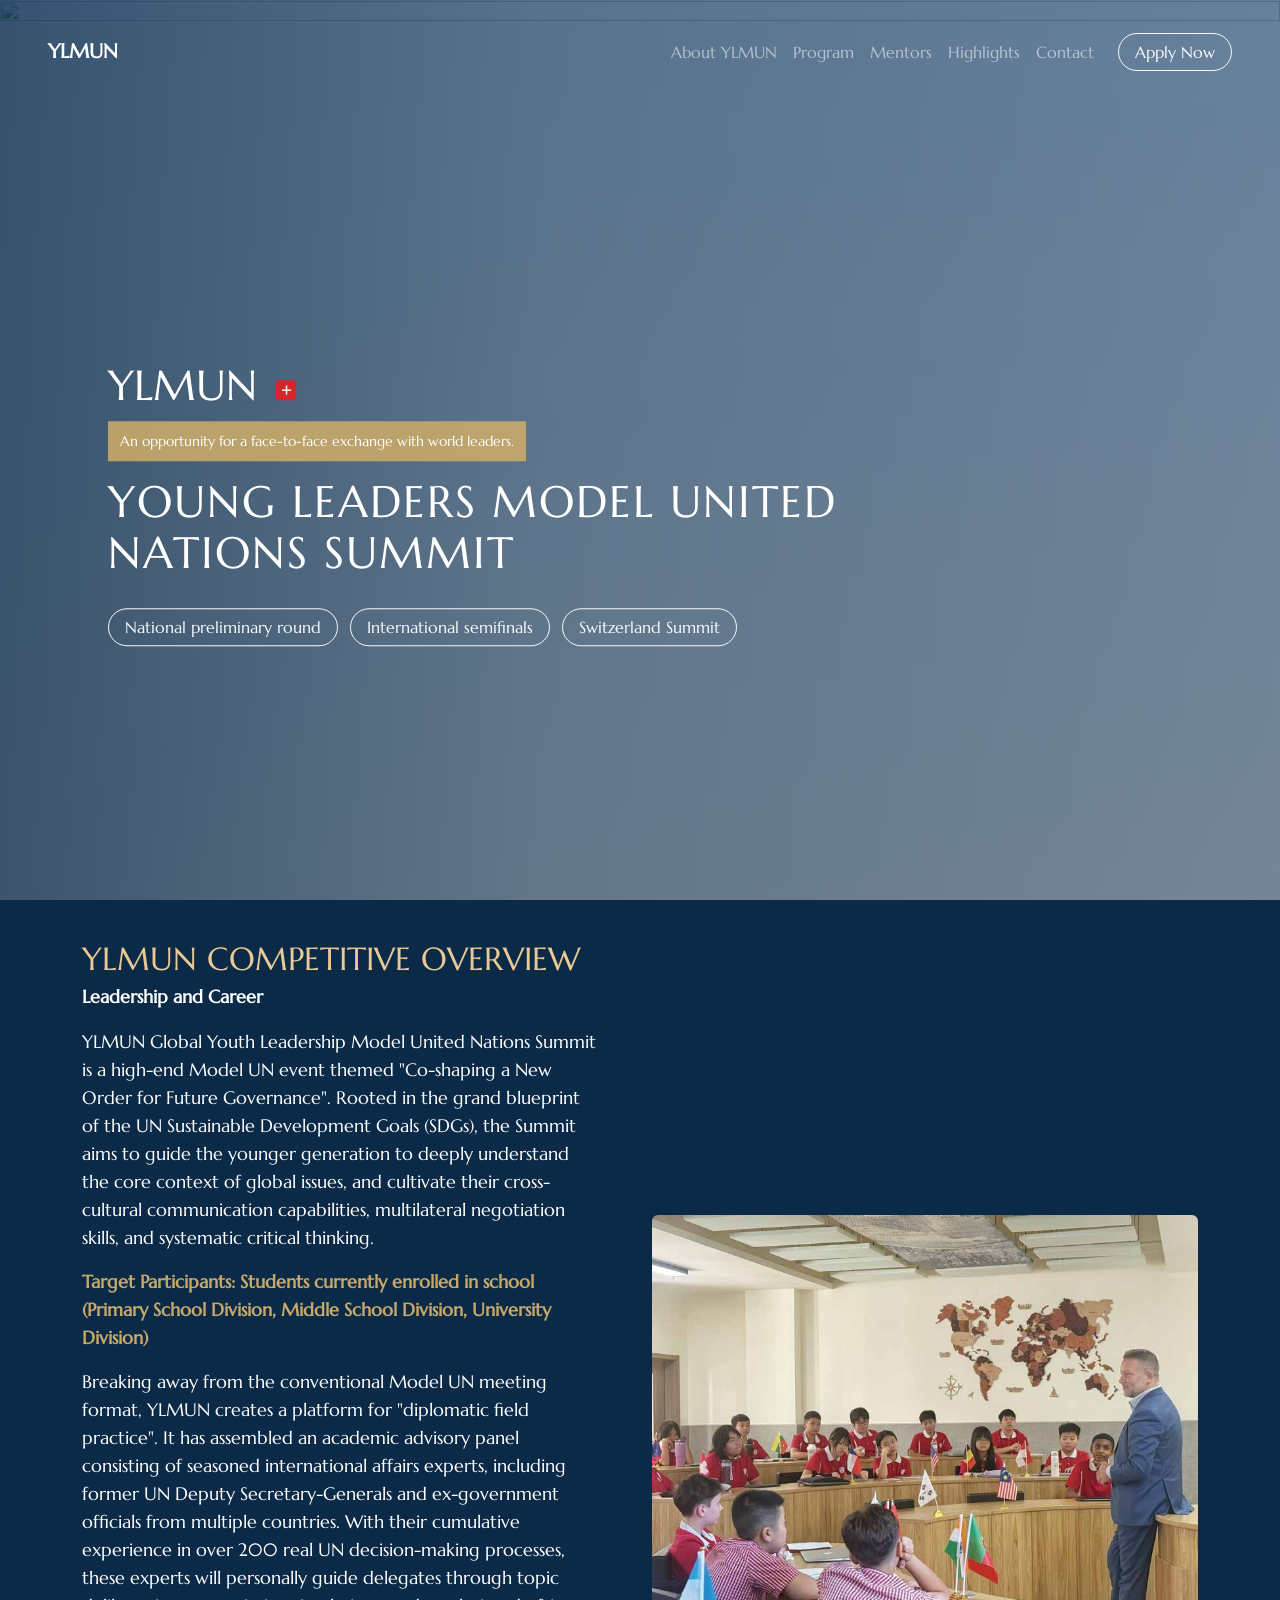
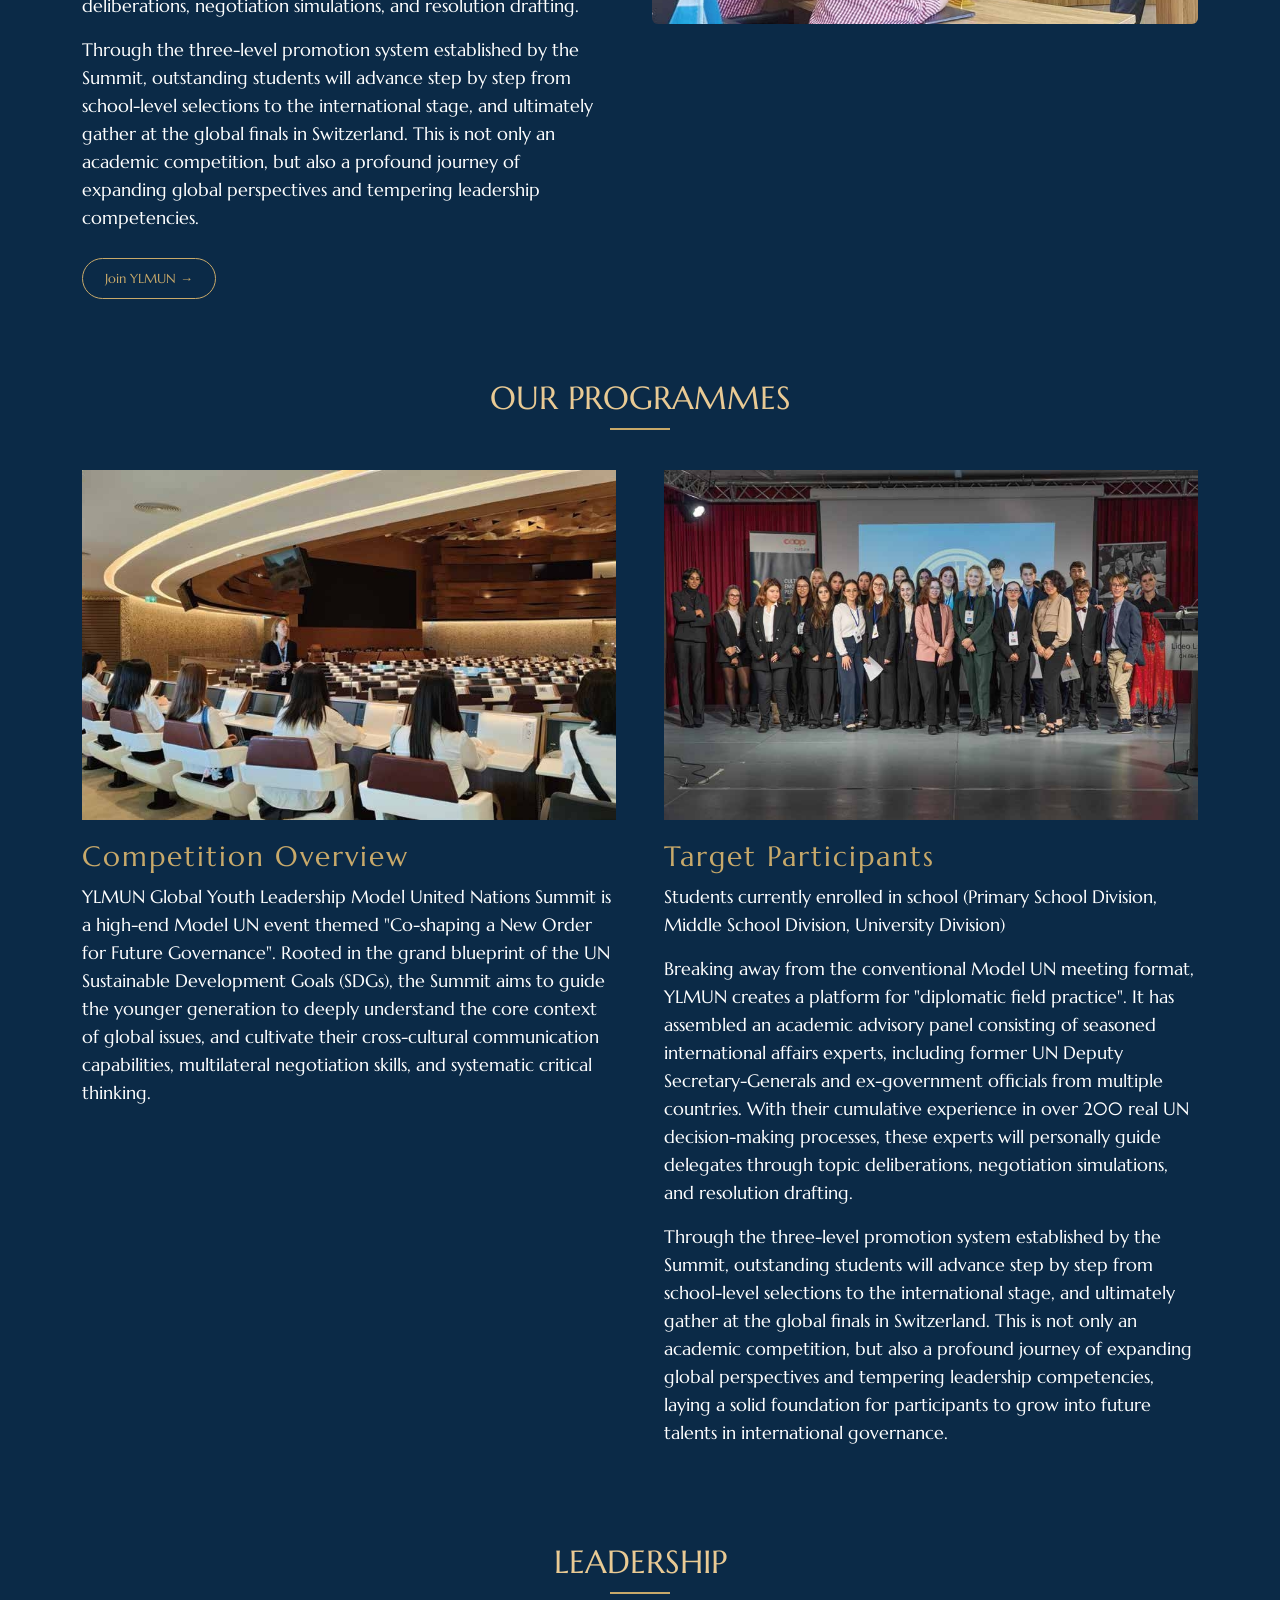
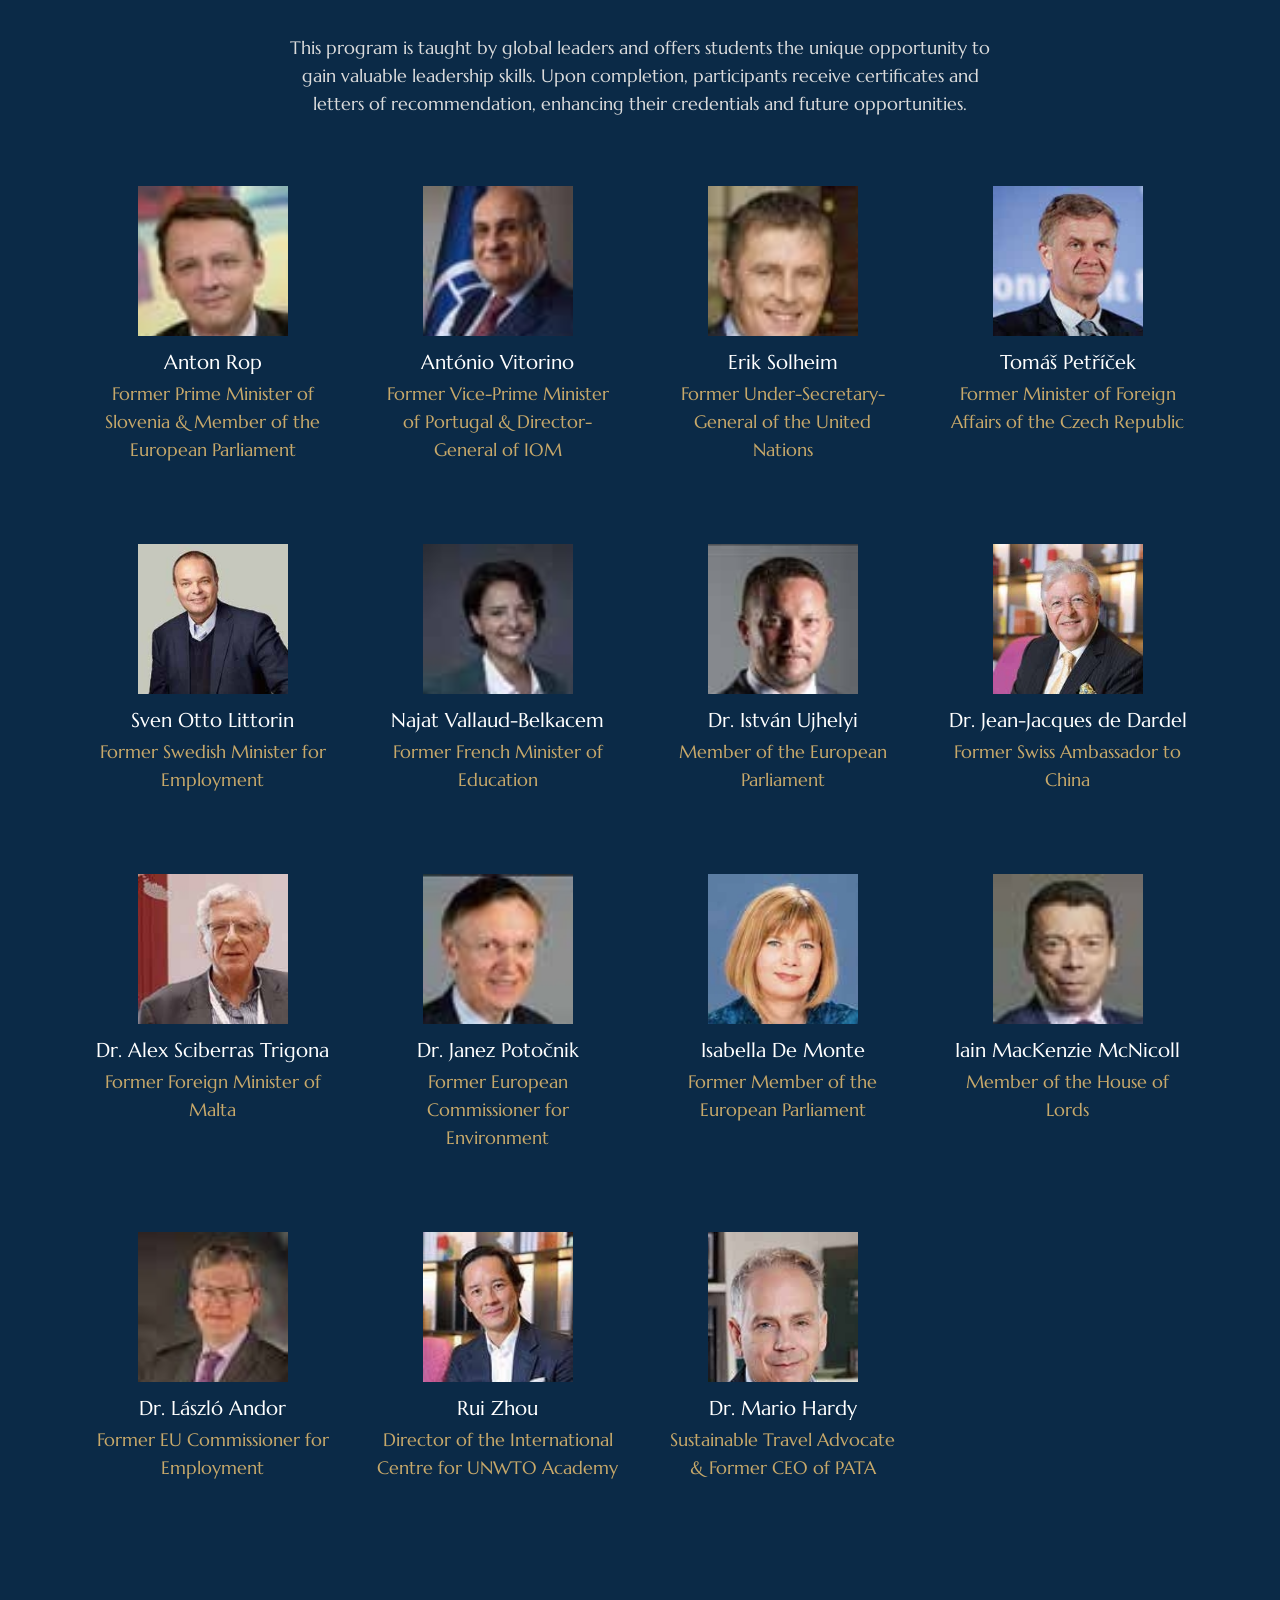
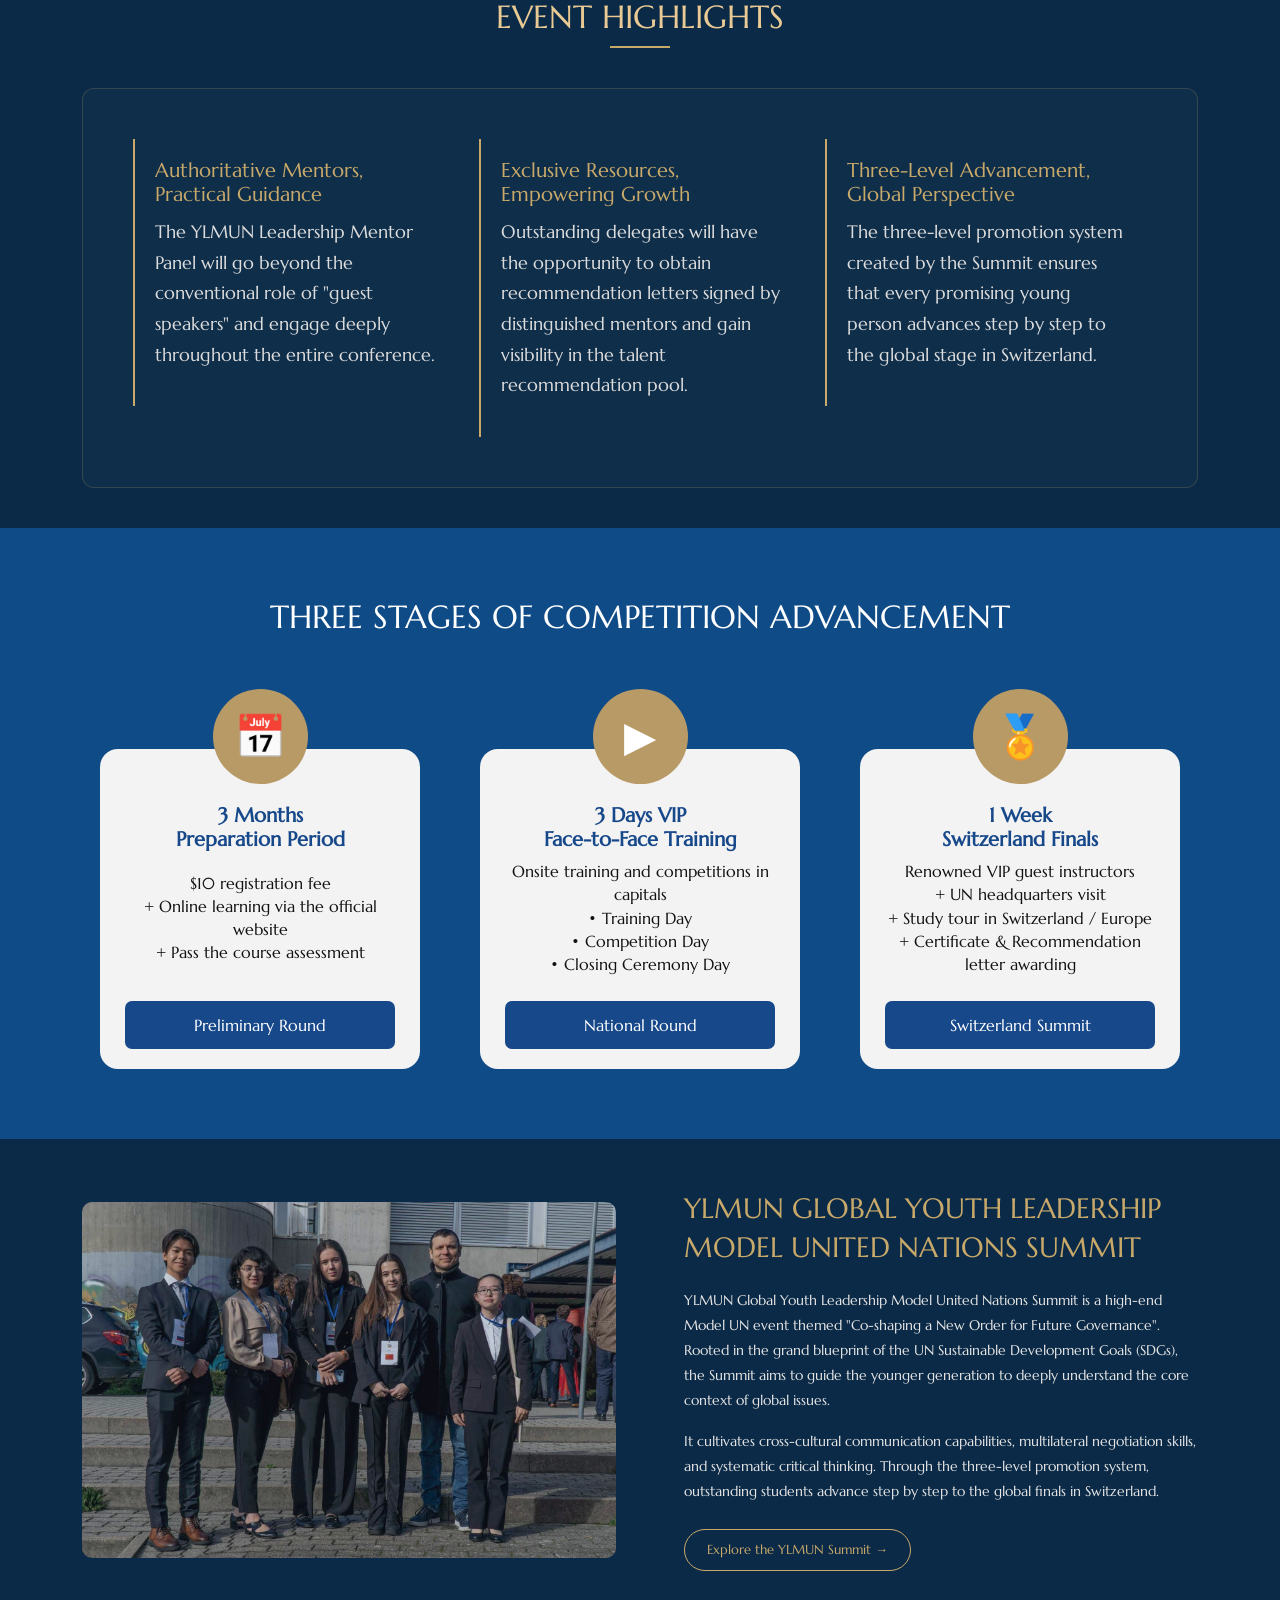
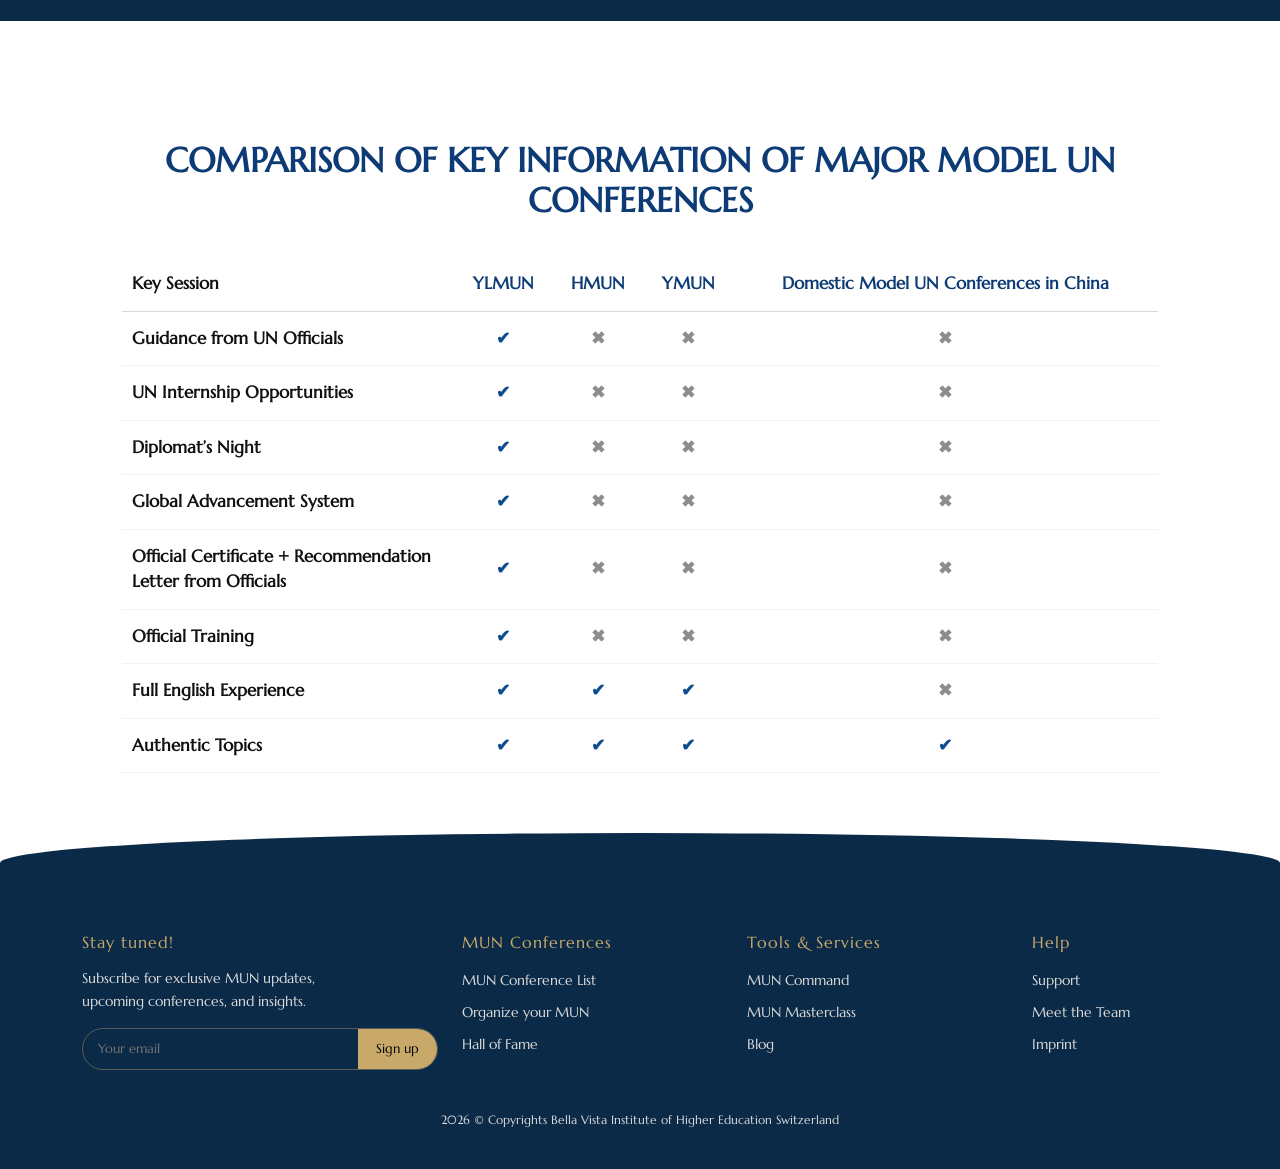
==== index.html @ 00ad9a40 "changes in home banner" ====
<!DOCTYPE html>
<html lang="en">

<head>
    <meta charset="UTF-8">
    <meta name="viewport" content="width=device-width, initial-scale=1.0">

    <!-- Google Font -->
    <link href="https://fonts.googleapis.com/css2?family=Marcellus&display=swap" rel="stylesheet">

    <!-- Bootstrap CSS -->
    <link href="https://cdn.jsdelivr.net/npm/bootstrap@5.3.3/dist/css/bootstrap.min.css" rel="stylesheet">

    <!-- Font Awesome -->
    <link rel="stylesheet" href="https://cdnjs.cloudflare.com/ajax/libs/font-awesome/6.5.0/css/all.min.css">

    <!-- Custom CSS -->
    <link rel="stylesheet" href="css/style.css">

    <title>YLMUN</title>
</head>

<body>

    <!-- TOP BAR -->
    <!-- <div class="top-bar">
        <div class="container d-flex justify-content-between align-items-center">

            <div class="social-icons">
                <a href="#"><i class="fab fa-facebook-f"></i></a>
                <a href="#"><i class="fab fa-instagram"></i></a>
                <a href="#"><i class="fab fa-youtube"></i></a>
                <a href="#"><i class="fab fa-linkedin-in"></i></a>
            </div>

            <div class="language d-flex align-items-center gap-2">
                <img src="https://flagcdn.com/w20/gb.png" alt="flag">
                <span>English</span>
            </div>

        </div>
    </div> -->

    <!-- HEADER -->
    <!-- <header class="main-header">
        <div class="container d-flex justify-content-between align-items-center">

            <div class="logo">
                <img src="https://bvis.ch/wp-content/uploads/2024/06/logo3.png" alt="logo">
            </div>
            <nav class="nav-menu">
                <ul class="d-flex align-items-center m-0 p-0">

                    <li><a href="#">HOME</a></li>

                    <li class="dropdown-custom">
                        <a href="#">PROGRAMMES <i class="fa fa-angle-down"></i></a>
                        <ul class="dropdown-menu-custom">
                            <li><a href="#">University Foundation</a></li>
                            <li><a href="#">Undergraduate Programmes</a></li>
                            <li><a href="#">Postgraduate Programmes</a></li>
                            <li><a href="#">Doctoral Programmes</a></li>
                        </ul>
                    </li>

                    <li><a href="#">UN TOURISM CENTRE</a></li>
                    <li><a href="#">CAMPS & EVENTS</a></li>
                    <li><a href="#">ABOUT US</a></li>
                    <li><a href="#">NEWS</a></li>
                    <li><a href="#">CONTACT</a></li>

                </ul>
            </nav>

        </div>
    </header> -->

    <header class="main-header">

        <nav class="navbar navbar-expand-lg navbar-dark">

            <div class="container-fluid px-lg-5">

                <!-- Logo -->
                <a class="navbar-brand d-flex align-items-center" href="index.html">
                    <span class="fw-bold">YLMUN</span>
                </a>

                <!-- Mobile Toggle -->
                <button class="navbar-toggler" type="button" data-bs-toggle="collapse" data-bs-target="#navbarMenu">
                    <span class="navbar-toggler-icon"></span>
                </button>

                <!-- Menu -->
                <div class="collapse navbar-collapse" id="navbarMenu">
                    <button class="menu-close-btn d-lg-none" type="button" data-bs-toggle="collapse" data-bs-target="#navbarMenu" aria-label="Close menu">
                        <i class="fa-solid fa-xmark"></i>
                    </button>

                    <ul class="navbar-nav ms-auto align-items-lg-center">

                        <li class="nav-item">
                            <a class="nav-link" href="#about">About YLMUN</a>
                        </li>

                        <li class="nav-item">
                            <a class="nav-link" href="#program">Program</a>
                        </li>

                        <li class="nav-item">
                            <a class="nav-link" href="#mentors">Mentors</a>
                        </li>

                        <li class="nav-item">
                            <a class="nav-link" href="#highlights">Highlights</a>
                        </li>

                        <li class="nav-item">
                            <a class="nav-link" href="contact.html">Contact</a>
                        </li>

                        <!-- CTA -->
                        <li class="nav-item ms-lg-3 mt-3 mt-lg-0">
                            <a class="btn btn-outline-light rounded-pill px-3 apply-btn" href="contact.html#contact-form">
                                Apply Now
                            </a>
                        </li>

                    </ul>

                </div>

            </div>

        </nav>

    </header>

    <section class="hero" id="home">

        <!-- VIDEO BG -->
        <div class="hero-bg">
            <!-- <video autoplay muted loop playsinline>
            <source src="https://cdn.coverr.co/videos/coverr-students-working-together-5172/1080p.mp4" type="video/mp4">
        </video> -->
            <img src="../ylmun-new/images/ylmun-banner.jpg" alt="">
        </div>

        <!-- OVERLAY -->
        <div class="hero-overlay"></div>

        <!-- LOGOS -->
        <!-- <div class="hero-logos container">
        <img src="https://via.placeholder.com/120x40?text=YLMUN" class="ylmun-logo">
        <img src="https://via.placeholder.com/60x60?text=SPG" class="spg-logo">
    </div> -->

        <!-- CONTENT -->
        <div class="hero-content home-hero-content container">

            <!-- <div class="hero-top-brand">
                <span class="hero-top-brand-text">YLMUN</span>
                <span class="hero-top-brand-badge">SDGs</span>
            </div> -->

            <h2 class="hero-small">YLMUN <span class="hero-plus-badge">+</span></h2>

            <p class="hero-tagline">
                An opportunity for a face-to-face exchange with world leaders.
            </p>

            <h1 class="hero-title">
                YOUNG LEADERS MODEL UNITED NATIONS SUMMIT
            </h1>

            <div class="hero-buttons">
                <a href="./prelimanary-round.html" class="btn btn-outline-light rounded-pill px-3">
                    National preliminary round
                </a>
                <a href="./international-semifinal.html" class="btn btn-outline-light rounded-pill px-3">
                    International semifinals
                </a>
                <a href="./switzerland-summit.html" class="btn btn-outline-light rounded-pill px-3">
                    Switzerland Summit
                </a>
            </div>

        </div>

    </section>

    <section class="ylmun-program-section" id="about">

        <div class="container">

            <div class="row align-items-center">

                <!-- LEFT TEXT -->
                <div class="col-lg-6 program-text">

                    <h2 class="section-title">
                        YLMUN Competitive Overview
                    </h2>

                    <h5 class="section-subtitle">
                        Leadership and Career
                    </h5>

                    <p>
                        YLMUN Global Youth Leadership Model United Nations Summit is a high-end Model UN event themed
                        "Co-shaping a New Order for Future Governance". Rooted in the grand blueprint of the UN
                        Sustainable
                        Development Goals (SDGs), the Summit aims to guide the younger generation to deeply understand
                        the core
                        context of global issues, and cultivate their cross-cultural communication capabilities,
                        multilateral negotiation
                        skills, and systematic critical thinking.
                    </p>

                    <p class="highlight">
                        Target Participants: Students currently enrolled in school (Primary School Division, Middle
                        School Division, University Division)
                    </p>

                    <p>
                        Breaking away from the conventional Model UN meeting format, YLMUN creates a platform for
                        "diplomatic field
                        practice". It has assembled an academic advisory panel consisting of seasoned international
                        affairs experts,
                        including former UN Deputy Secretary-Generals and ex-government officials from multiple
                        countries. With their
                        cumulative experience in over 200 real UN decision-making processes, these experts will
                        personally guide delegates
                        through topic deliberations, negotiation simulations, and resolution drafting.
                    </p>

                    <p>
                        Through the three-level promotion system established by the Summit, outstanding students will
                        advance step by
                        step from school-level selections to the international stage, and ultimately gather at the
                        global finals in Switzerland.
                        This is not only an academic competition, but also a profound journey of expanding global
                        perspectives and
                        tempering leadership competencies.
                    </p>

                    <a href="#" class="ylmun-btn">
                        Join YLMUN →
                    </a>

                </div>

                <!-- RIGHT IMAGE -->
                <div class="col-lg-6 program-image">
                    <img src="images/competitive-overview.jpg" alt="YLMUN Program">
                </div>

            </div>

        </div>

    </section>

    <section class="ylmun-benefits-section" id="program">

        <div class="container">

            <!-- SECTION TITLE -->
            <div class="section-heading text-center">
                <h2>OUR PROGRAMMES</h2>
                <div class="line"></div>
            </div>

            <div class="row g-5">

                <!-- CARD 1 -->
                <div class="col-lg-6">
                    <div class="benefit-card">

                        <img src="images/Competition-Overview-2.jpg" alt="MUN session">

                        <div class="benefit-content">

                            <h3>Competition Overview</h3>

                            <p>
                                YLMUN Global Youth Leadership Model United Nations Summit is a high-end Model UN event
                                themed "Co-shaping a New Order for Future Governance". Rooted in the grand blueprint of
                                the UN Sustainable Development Goals (SDGs), the Summit aims to guide the younger
                                generation to deeply understand the core context of global issues, and cultivate their
                                cross-cultural communication capabilities, multilateral negotiation skills, and
                                systematic critical thinking.
                            </p>

                        </div>

                    </div>
                </div>

                <!-- CARD 2 -->
                <div class="col-lg-6">
                    <div class="benefit-card">

                        <img src="images/Competition-Overview-3.jpg" alt="Debate">

                        <div class="benefit-content">

                            <h3>Target Participants</h3>

                            <p>
                                Students currently enrolled in school (Primary School Division, Middle School Division,
                                University Division)
                            </p>

                            <p>
                                Breaking away from the conventional Model UN meeting format, YLMUN creates a platform
                                for "diplomatic field practice". It has assembled an academic advisory panel consisting
                                of seasoned international affairs experts, including former UN Deputy Secretary-Generals
                                and ex-government officials from multiple countries. With their cumulative experience in
                                over 200 real UN decision-making processes, these experts will personally guide
                                delegates through topic deliberations, negotiation simulations, and resolution drafting.
                            </p>

                            <p>
                                Through the three-level promotion system established by the Summit, outstanding students
                                will advance step by step from school-level selections to the international stage, and
                                ultimately gather at the global finals in Switzerland. This is not only an academic
                                competition, but also a profound journey of expanding global perspectives and tempering
                                leadership competencies, laying a solid foundation for participants to grow into future
                                talents in international governance.
                            </p>

                        </div>

                    </div>
                </div>

            </div>

        </div>

    </section>

    <!-- <section class="ylmun-stats-section">

    <div class="container">

        <div class="row text-center g-5">

            <div class="col-lg-4 col-md-6">
                <div class="stat-box">
                    <h2>40+</h2>
                    <p>DIFFERENT NATIONALITIES IN OUR STUDENT BODY</p>
                </div>
            </div>

            <div class="col-lg-4 col-md-6">
                <div class="stat-box">
                    <h2>95%</h2>
                    <p>OF JOB SEEKING GRADUATES RECEIVE EMPLOYMENT OFFERS</p>
                </div>
            </div>

            <div class="col-lg-4 col-md-6">
                <div class="stat-box">
                    <h2>98%</h2>
                    <p>SATISFACTION RATIO OF THE STUDENTS</p>
                </div>
            </div>

            <div class="col-lg-4 col-md-6">
                <div class="stat-box">
                    <h2>7</h2>
                    <p>IN COLLABORATION WITH 7 INTERNATIONAL UNIVERSITIES</p>
                </div>
            </div>

            <div class="col-lg-4 col-md-6">
                <div class="stat-box">
                    <h2>100%</h2>
                    <p>EDUCATION IN ENGLISH</p>
                </div>
            </div>

            <div class="col-lg-4 col-md-6">
                <div class="stat-box">
                    <h2>97%</h2>
                    <p>EMPLOYER SATISFACTION LEVEL OF GRADUATES</p>
                </div>
            </div>

        </div>

    </div>

</section> -->

    <section class="leadership-section" id="mentors">
        <div class="container">

            <!-- TITLE -->
            <div class="section-heading text-center">
                <h2>
                    Leadership
                    <div class="line"></div>
                </h2>
            </div>

            <!-- DESCRIPTION -->
            <p class="text-center section-desc">
                This program is taught by global leaders and offers students the unique opportunity to gain valuable
                leadership skills. Upon completion, participants receive certificates and letters of recommendation,
                enhancing their credentials and future opportunities.
            </p>

            <div class="row g-4 pt-5">

                <!-- 1 -->
                <div class="col-lg-3 col-md-6">
                    <div class="mentor-card">
                        <img src="images/leader-1.jpg" alt="Anton Rop">
                        <h4>Anton Rop</h4>
                        <p>Former Prime Minister of Slovenia & Member of the European Parliament</p>
                    </div>
                </div>

                <!-- 2 -->
                <div class="col-lg-3 col-md-6">
                    <div class="mentor-card">
                        <img src="images/leader-2.jpg" alt="António Vitorino">
                        <h4>António Vitorino</h4>
                        <p>Former Vice-Prime Minister of Portugal & Director-General of IOM</p>
                    </div>
                </div>

                <!-- 3 -->
                <div class="col-lg-3 col-md-6">
                    <div class="mentor-card">
                        <img src="images/leader-3.jpg" alt="Erik Solheim">
                        <h4>Erik Solheim</h4>
                        <p>Former Under-Secretary-General of the United Nations</p>
                    </div>
                </div>

                <!-- 4 -->
                <div class="col-lg-3 col-md-6">
                    <div class="mentor-card">
                        <img src="images/leader-4.jpg" alt="Tomáš Petříček">
                        <h4>Tomáš Petříček</h4>
                        <p>Former Minister of Foreign Affairs of the Czech Republic</p>
                    </div>
                </div>

                <!-- 5 -->
                <div class="col-lg-3 col-md-6">
                    <div class="mentor-card">
                        <img src="images/leader-5.jpg" alt="Sven Otto Littorin">
                        <h4>Sven Otto Littorin</h4>
                        <p>Former Swedish Minister for Employment</p>
                    </div>
                </div>

                <!-- 6 -->
                <div class="col-lg-3 col-md-6">
                    <div class="mentor-card">
                        <img src="images/leader-6.jpg" alt="Najat Vallaud-Belkacem">
                        <h4>Najat Vallaud-Belkacem</h4>
                        <p>Former French Minister of Education</p>
                    </div>
                </div>

                <!-- 7 -->
                <div class="col-lg-3 col-md-6">
                    <div class="mentor-card">
                        <img src="images/leader-7.jpg" alt="Dr. István Ujhelyi">
                        <h4>Dr. István Ujhelyi</h4>
                        <p>Member of the European Parliament</p>
                    </div>
                </div>

                <!-- 8 -->
                <div class="col-lg-3 col-md-6">
                    <div class="mentor-card">
                        <img src="images/leader-8.jpg" alt="Dr. Jean-Jacques de Dardel">
                        <h4>Dr. Jean-Jacques de Dardel</h4>
                        <p>Former Swiss Ambassador to China</p>
                    </div>
                </div>

                <!-- 9 -->
                <div class="col-lg-3 col-md-6">
                    <div class="mentor-card">
                        <img src="images/leader-9.jpg" alt="Dr. Alex Sciberras Trigona">
                        <h4>Dr. Alex Sciberras Trigona</h4>
                        <p>Former Foreign Minister of Malta</p>
                    </div>
                </div>

                <!-- 10 -->
                <div class="col-lg-3 col-md-6">
                    <div class="mentor-card">
                        <img src="images/leader-10.jpg" alt="Dr. Janez Potočnik">
                        <h4>Dr. Janez Potočnik</h4>
                        <p>Former European Commissioner for Environment</p>
                    </div>
                </div>

                <!-- 11 -->
                <div class="col-lg-3 col-md-6">
                    <div class="mentor-card">
                        <img src="images/leader-11.jpg" alt="Isabella De Monte">
                        <h4>Isabella De Monte</h4>
                        <p>Former Member of the European Parliament</p>
                    </div>
                </div>

                <!-- 12 -->
                <div class="col-lg-3 col-md-6">
                    <div class="mentor-card">
                        <img src="images/leader-12.jpg" alt="Iain MacKenzie McNicoll">
                        <h4>Iain MacKenzie McNicoll</h4>
                        <p>Member of the House of Lords</p>
                    </div>
                </div>

                <!-- 13 -->
                <div class="col-lg-3 col-md-6">
                    <div class="mentor-card">
                        <img src="images/leader-13.jpg" alt="Dr. László Andor">
                        <h4>Dr. László Andor</h4>
                        <p>Former EU Commissioner for Employment</p>
                    </div>
                </div>

                <!-- 14 -->
                <div class="col-lg-3 col-md-6">
                    <div class="mentor-card">
                        <img src="images/leader-14.jpg" alt="Rui Zhou">
                        <h4>Rui Zhou</h4>
                        <p>Director of the International Centre for UNWTO Academy</p>
                    </div>
                </div>

                <!-- 15 -->
                <div class="col-lg-3 col-md-6">
                    <div class="mentor-card">
                        <img src="images/leader-15.jpg" alt="Dr. Mario Hardy">
                        <h4>Dr. Mario Hardy</h4>
                        <p>Sustainable Travel Advocate & Former CEO of PATA</p>
                    </div>
                </div>

            </div>

        </div>
    </section>

    <section class="highlights-section" id="highlights">

        <div class="container">

            <!-- TITLE -->
            <div class="section-heading text-center">
                <h2>Event Highlights</h2>
                <div class="line"></div>
            </div>

            <!-- WRAPPER (NEW DIFFERENT STYLE) -->
            <div class="highlights-wrapper">

                <div class="row g-4">

                    <!-- CARD 1 -->
                    <div class="col-lg-4 col-md-6">
                        <div class="highlight-card">
                            <h4>Authoritative Mentors, Practical Guidance</h4>
                            <p>
                                The YLMUN Leadership Mentor Panel will go beyond the conventional role of "guest
                                speakers"
                                and engage deeply throughout the entire conference.
                            </p>
                        </div>
                    </div>

                    <!-- CARD 2 -->
                    <div class="col-lg-4 col-md-6">
                        <div class="highlight-card">
                            <h4>Exclusive Resources, Empowering Growth</h4>
                            <p>
                                Outstanding delegates will have the opportunity to obtain recommendation letters signed
                                by
                                distinguished mentors and gain visibility in the talent recommendation pool.
                            </p>
                        </div>
                    </div>

                    <!-- CARD 3 -->
                    <div class="col-lg-4 col-md-6">
                        <div class="highlight-card">
                            <h4>Three-Level Advancement, Global Perspective</h4>
                            <p>
                                The three-level promotion system created by the Summit ensures that every promising
                                young
                                person advances step by step to the global stage in Switzerland.
                            </p>
                        </div>
                    </div>

                </div>

            </div>

        </div>

    </section>

    <!-- <section class="ylmun-schedule">
        <div class="overlay"></div>

        <div class="container">
            <h2 class="schedule-title">YLMUN Schedule</h2>

            <div class="schedule-row">

                <div class="schedule-box">
                    <div class="circle">
                        <div class="inner-circle">
                            <h4>Preliminary<br>Round</h4>
                            <p>
                                Registration -<br>
                                Self-paced Learning on<br>
                                the Official Website<br>
                                and Passing the<br>
                                Assessment
                            </p>
                        </div>
                    </div>
                    <div class="arrow-right"></div>
                </div>

                <div class="schedule-box">
                    <div class="circle">
                        <div class="inner-circle">
                            <h4>National<br>Round</h4>
                            <p>
                                Onsite learning &<br>
                                competition in the<br>
                                capital of your country<br>
                                + VIP Guests<br>
                                Present
                            </p>
                        </div>
                    </div>
                    <div class="arrow-right"></div>
                </div>

                <div class="schedule-box last">
                    <div class="circle">
                        <div class="inner-circle">
                            <h4>Switzerland<br>Summit</h4>
                            <p>
                                Switzerland Summit<br>
                                Grand Finals<br>
                                +UN Study Tour
                            </p>
                        </div>
                    </div>
                </div>

            </div>

            <div class="bottom-line">
                <span class="dot dot1"></span>
                <span class="dot dot2"></span>
                <span class="dot dot3"></span>
                <div class="line-arrow"></div>
            </div>
        </div>
    </section> -->

    <section class="competition-section">
        <div class="container">

            <h2 class="competition-title">
                Three Stages of Competition Advancement
            </h2>

            <div class="competition-wrapper">

                <!-- CARD 1 -->
                <div class="competition-card">
                    <div class="icon-circle">
                        📅
                    </div>

                    <div class="card-box">
                        <h3>3 Months<br>Preparation Period</h3>

                        <p>
                            $10 registration fee<br>
                            + Online learning via the official website<br>
                            + Pass the course assessment
                        </p>

                        <a href="prelimanary-round.html" class="stage-btn">Preliminary Round</a>
                    </div>
                </div>

                <!-- CARD 2 -->
                <div class="competition-card">
                    <div class="icon-circle">
                        ▶
                    </div>

                    <div class="card-box">
                        <h3>3 Days VIP<br>Face-to-Face Training</h3>

                        <p>
                            Onsite training and competitions in capitals<br>
                            • Training Day<br>
                            • Competition Day<br>
                            • Closing Ceremony Day
                        </p>

                        <a href="international-semifinal.html" class="stage-btn">National Round</a>
                    </div>
                </div>

                <!-- CARD 3 -->
                <div class="competition-card">
                    <div class="icon-circle">
                        🏅
                    </div>

                    <div class="card-box">
                        <h3>1 Week<br>Switzerland Finals</h3>

                        <p>
                            Renowned VIP guest instructors<br>
                            + UN headquarters visit<br>
                            + Study tour in Switzerland / Europe<br>
                            + Certificate & Recommendation letter awarding
                        </p>

                        <a href="switzerland-summit.html" class="stage-btn">Switzerland Summit</a>
                    </div>
                </div>

            </div>

        </div>
    </section>

    <section class="mun-institute">

        <div class="container">

            <div class="row align-items-center g-5">

                <!-- LEFT IMAGE -->
                <div class="col-lg-6">
                    <div class="mun-image">
                        <img src="images/United-Nations-Summit.jpg" alt="YLMUN Summit" class="img-fluid">
                    </div>
                </div>

                <!-- RIGHT CONTENT -->
                <div class="col-lg-6">
                    <div class="mun-content">

                        <h2>
                            YLMUN Global Youth Leadership Model United Nations Summit
                        </h2>

                        <p>
                            YLMUN Global Youth Leadership Model United Nations Summit is a high-end Model UN event
                            themed "Co-shaping a New Order for Future Governance". Rooted in the grand blueprint of the
                            UN Sustainable Development Goals (SDGs), the Summit aims to guide the younger generation to
                            deeply understand the core context of global issues.
                        </p>

                        <p>
                            It cultivates cross-cultural communication capabilities, multilateral negotiation skills,
                            and systematic critical thinking. Through the three-level promotion system, outstanding
                            students advance step by step to the global finals in Switzerland.
                        </p>

                        <a href="#" class="ylmun-btn">
                            Explore the YLMUN Summit →
                        </a>

                    </div>
                </div>

            </div>

        </div>

    </section>

    <section class="comparison-section">
        <div class="container">
            <div class="comparison-box">

                <h2>Comparison of Key Information of Major Model UN Conferences</h2>

                <div class="table-responsive">
                    <table class="comparison-table">
                        <thead>
                            <tr>
                                <th class="left">Key Session</th>
                                <th>YLMUN</th>
                                <th>HMUN</th>
                                <th>YMUN</th>
                                <th>Domestic Model UN Conferences in China</th>
                            </tr>
                        </thead>

                        <tbody>
                            <tr>
                                <td class="left">Guidance from UN Officials</td>
                                <td class="yes">✔</td>
                                <td class="no">✖</td>
                                <td class="no">✖</td>
                                <td class="no">✖</td>
                            </tr>

                            <tr>
                                <td class="left">UN Internship Opportunities</td>
                                <td class="yes">✔</td>
                                <td class="no">✖</td>
                                <td class="no">✖</td>
                                <td class="no">✖</td>
                            </tr>

                            <tr>
                                <td class="left">Diplomat’s Night</td>
                                <td class="yes">✔</td>
                                <td class="no">✖</td>
                                <td class="no">✖</td>
                                <td class="no">✖</td>
                            </tr>

                            <tr>
                                <td class="left">Global Advancement System</td>
                                <td class="yes">✔</td>
                                <td class="no">✖</td>
                                <td class="no">✖</td>
                                <td class="no">✖</td>
                            </tr>

                            <tr>
                                <td class="left">Official Certificate + Recommendation Letter from Officials</td>
                                <td class="yes">✔</td>
                                <td class="no">✖</td>
                                <td class="no">✖</td>
                                <td class="no">✖</td>
                            </tr>

                            <tr>
                                <td class="left">Official Training</td>
                                <td class="yes">✔</td>
                                <td class="no">✖</td>
                                <td class="no">✖</td>
                                <td class="no">✖</td>
                            </tr>

                            <tr>
                                <td class="left">Full English Experience</td>
                                <td class="yes">✔</td>
                                <td class="yes">✔</td>
                                <td class="yes">✔</td>
                                <td class="no">✖</td>
                            </tr>

                            <tr>
                                <td class="left">Authentic Topics</td>
                                <td class="yes">✔</td>
                                <td class="yes">✔</td>
                                <td class="yes">✔</td>
                                <td class="yes">✔</td>
                            </tr>
                        </tbody>
                    </table>
                </div>

            </div>
        </div>
    </section>

    <footer class="mymun-footer" id="contact">

        <div class="container">
            <div class="row footer-top">
                <!-- Stay tuned -->
                <div class="col-lg-4 col-md-6 footer-col">

                    <h4>Stay tuned!</h4>

                    <p>
                        Subscribe for exclusive MUN updates,<br>
                        upcoming conferences, and insights.
                    </p>

                    <div class="subscribe-box" data-protonpass-form="">

                        <input type="email" placeholder="Your email">

                        <button>Sign up</button>

                    </div>

                </div>


                <!-- MUN Conferences -->
                <div class="col-lg-3 col-md-6 footer-col">

                    <h4>MUN Conferences</h4>

                    <ul>
                        <li><a href="#">MUN Conference List</a></li>
                        <li><a href="#">Organize your MUN</a></li>
                        <li><a href="#">Hall of Fame</a></li>
                    </ul>

                </div>


                <!-- Tools & Services -->
                <div class="col-lg-3 col-md-6 footer-col">

                    <h4>Tools &amp; Services</h4>

                    <ul>
                        <li><a href="#">MUN Command</a></li>
                        <li><a href="#">MUN Masterclass</a></li>
                        <li><a href="#">Blog</a></li>
                    </ul>

                </div>


                <!-- Help -->
                <div class="col-lg-2 col-md-6 footer-col">

                    <h4>Help</h4>

                    <ul>
                        <li><a href="#">Support</a></li>
                        <li><a href="#">Meet the Team</a></li>
                        <li><a href="#">Imprint</a></li>
                    </ul>

                </div>

            </div>



        </div>

    </footer>

    <!-- Bootstrap JS -->
    <script src="https://cdn.jsdelivr.net/npm/bootstrap@5.3.3/dist/js/bootstrap.bundle.min.js"></script>
    <script src="js/script.js"></script>

</body>

</html>
---- css/style.css ----
/* RESET */
    * {
        margin: 0;
        padding: 0;
        box-sizing: border-box;
    }

    body {
        font-family: 'Marcellus', serif;
    }

    section[id],
    footer[id] {
        scroll-margin-top: 120px;
    }

    .h2, h2 {
        font-size: 32px;
        color: #e9ca94;
        text-transform: uppercase;
    }

    .h4, h4 {
        font-size: 20px;
    }

    p {
        font-size: 18px;
        line-height: 28px;
        color: #fff;
    }

    /* TOP BAR */
    .top-bar {
        background: #0b2a47;
        padding: 8px 0;
        color: #fff;
        font-size: 14px;
    }

    .social-icons a {
        color: #fff;
        margin-right: 15px;
        font-size: 14px;
        transition: 0.3s;
    }

    .social-icons a:hover {
        opacity: 0.7;
    }

    .language img {
        width: 18px;
    }

    /* HEADER */
    .main-header {
        position: absolute;
        width: 100%;
        top: 24px;
        left: 0;
        z-index: 999;
    }

    /* LOGO */
    .logo img {
        height: 55px;
    }

    /* NAV MENU */
    .nav-menu ul {
        list-style: none;
    }

    .nav-menu ul li {
        position: relative;
    }

    .nav-menu ul li a {
        text-decoration: none;
        color: #fff;
        padding: 20px 15px;
        display: block;
        font-size: 14px;
        letter-spacing: 1px;
    }

    /* DROPDOWN */
    .dropdown-menu-custom {
        position: absolute;
        top: 100%;
        left: 0;
        background: #fff;
        width: 240px;
        display: none;
    }

    .dropdown-menu-custom li a {
        color: #000;
        padding: 10px 15px;
    }

    .dropdown-custom:hover .dropdown-menu-custom {
        display: block;
    }


    /* COLORS */
    :root {
        --blue: #0b2a47;
        --gold: #c8a96a;
        --white: #ffffff;
    }

    /* HERO */
    .hero {
        position: relative;
        height: 100vh;
        overflow: hidden;
        font-family: 'Marcellus', serif;
    }

    /* BG IMAGE */
    .hero-bg img {
        width: 100%;
        height: 100%;
        object-fit: cover;
    }

    /* OVERLAY (DARK BLUE LIKE BROCHURE) */
    .hero-overlay {
        position: absolute;
        inset: 0;
        background: linear-gradient(
            rgba(11, 42, 71, 0.85),
            rgba(11, 42, 71, 0.65)
        );
    }

    /* LOGOS */
    .hero-logos {
        position: absolute;
        top: 20px;
        left: 0;
        right: 0;
        display: flex;
        justify-content: space-between;
        align-items: center;
        z-index: 2;
    }

    .ylmun-logo {
        height: 40px;
    }

    .spg-logo {
        height: 60px;
        border-radius: 50%;
    }

    /* CONTENT */
    .hero-content {
        position: absolute;
        top: 55%;
        left: 50%;
        transform: translate(-50%, -50%);
        color: var(--white);
        z-index: 2;
    }

    /* SMALL TITLE */
    .hero-small {
        font-size: 42px;
        color: var(--white);
        margin-bottom: 10px;
    }

    /* TAGLINE */
    .hero-tagline {
        font-size: 14px;
        color: #fff;
        margin-bottom: 15px;
        display: inline-flex;
        background-color: #c8a96a;
        padding: 0 10px;
    }

    /* MAIN TITLE */
    .hero-title {
        font-size: 44px;
        letter-spacing: 2px;
        margin-bottom: 30px;
    }

    /* BUTTONS */
    .hero-buttons {
        display: flex;
        justify-content: center;
        gap: 12px;
        flex-wrap: wrap;
    }

    .hero-buttons span {
        border: 1px solid var(--gold);
        color: var(--gold);
        padding: 8px 18px;
        border-radius: 25px;
        font-size: 16px;
        transition: 0.3s;
    }

    .hero-buttons span:hover {
        background: var(--gold);
        color: #000;
    }

    /* HOME HERO LOOK (banner only, no font-size/header changes) */
    .hero:not(.inner-hero) .hero-overlay {
        background:
            linear-gradient(90deg, rgba(11, 42, 71, 0.72) 0%, rgba(11, 42, 71, 0.50) 42%, rgba(11, 42, 71, 0.40) 100%),
            linear-gradient(180deg, rgba(38, 93, 156, 0.42) 0%, rgba(11, 42, 71, 0.28) 100%);
    }

    .hero:not(.inner-hero) .home-hero-content {
        width: min(1220px, 92vw);
        left: 50%;
        top: 56%;
        transform: translate(-50%, -50%);
        text-align: left;
        padding-left: clamp(16px, 3vw, 54px);
        padding-right: clamp(16px, 2vw, 28px);
    }

    .hero:not(.inner-hero) .hero-top-brand {
        position: absolute;
        top: -170px;
        right: clamp(8px, 2vw, 24px);
        display: inline-flex;
        align-items: center;
        gap: 14px;
    }

    .hero:not(.inner-hero) .hero-top-brand-text {
        color: #ffffff;
        letter-spacing: 1px;
    }

    .hero:not(.inner-hero) .hero-top-brand-badge {
        width: 64px;
        height: 64px;
        border-radius: 50%;
        display: grid;
        place-items: center;
        color: #ffffff;
        font-size: 12px;
        letter-spacing: 0.8px;
        border: 2px solid rgba(255, 255, 255, 0.75);
        background: conic-gradient(
            #1f8fcb 0deg 35deg,
            #0ba95b 35deg 70deg,
            #f2a900 70deg 105deg,
            #e74c3c 105deg 140deg,
            #9b59b6 140deg 175deg,
            #2ecc71 175deg 210deg,
            #3498db 210deg 245deg,
            #f39c12 245deg 280deg,
            #16a085 280deg 315deg,
            #8e44ad 315deg 360deg
        );
    }

    .hero:not(.inner-hero) .hero-plus-badge {
        display: inline-grid;
        place-items: center;
        width: 20px;
        height: 20px;
        margin-left: 6px;
        vertical-align: middle;
        color: #fff;
        background: #d7262b;
        border-radius: 2px;
        font-size: 16px;
        line-height: 1;
        font-weight: 700;
    }

    .hero:not(.inner-hero) .hero-tagline {
        background-color: rgba(200, 169, 106, 0.9);
        padding: 6px 12px;
    }

    .hero:not(.inner-hero) .hero-title {
        max-width: 900px;
        line-height: 1.16;
    }

    .hero:not(.inner-hero) .hero-buttons {
        justify-content: flex-start;
    }

    @media (max-width: 768px) {
        .hero-title {
            font-size: 26px;
        }

        .hero-small {
            font-size: 28px;
        }

        .hero-tagline {
            font-size: 12px;
        }

        .hero:not(.inner-hero) .hero-top-brand {
            top: -120px;
        }
    }
    /* SECTION */
    .ylmun-program-section {
        background: #0b2a47;
        padding: 40px 0;
        color: #fff;
    }

    /* TEXT */
    .program-text {
        padding-right: 40px;
    }

    /* SUBTITLE */
    .section-subtitle {
        font-size: 18px;
        margin-bottom: 20px;
        font-weight: 700;
    }


    /* HIGHLIGHT TEXT */
    .highlight {
        color: #c8a96a;
        font-weight: 600;
    }

    /* BUTTON */
    .ylmun-btn {
        display: inline-block;
        margin-top: 15px;
        padding: 10px 22px;
        border: 1px solid #c8a96a;
        color: #c8a96a;
        text-decoration: none;
        border-radius: 25px;
        transition: 0.3s;
        font-size: 14px;
    }

    .ylmun-btn:hover {
        background: #c8a96a;
        color: #000;
    }

    /* IMAGE */
    .program-image img {
        width: 100%;
        border-radius: 6px;
    }

    /* RESPONSIVE */
    @media (max-width: 992px) {
        .program-text {
            padding-right: 0;
            margin-bottom: 30px;
        }
    }

    /* SECTION */
    .ylmun-benefits-section {
        background: #0b2a47;
        padding: 40px 0;
        color: #fff;
    }

    .section-heading .line {
        width: 60px;
        height: 2px;
        background: #c8a96a;
        margin: 0 auto 40px;
    }

    /* CARD */
    .benefit-card {
        display: block;
    }

    /* IMAGE */
    .benefit-card img {
        width: 100%;
        height: 350px;
        object-fit: cover;
        margin-bottom: 20px;
    }

    /* TITLE */
    .benefit-content h3 {
        color: #c8a96a;
        letter-spacing: 2px;
        margin-bottom: 10px;
    }


    .ylmun-stats-section {
        background: #f5f5f5;
        padding: 100px 0;
    }

    .stat-box h2 {
        font-family: 'Marcellus', serif;
        font-size: 60px;
        color: #0b2a47;
        margin-bottom: 10px;
    }

    .stat-box p {
        font-size: 12px;
        letter-spacing: 2px;
        color: #c8a96a;
        text-transform: uppercase;
        max-width: 260px;
        margin: 0 auto;
        line-height: 1.6;
    }

    /* SECTION */
    .leadership-section {
        background: #0b2a47;
        padding: 40px 0;
        color: #fff;
        text-align: center;
    }

    /* DESCRIPTION */
    .section-desc {
        max-width: 700px;
        margin: 0 auto;
        color: #dcdcdc;
    }

    /* CARD */
    .mentor-card {
        background: transparent;
        padding: 20px 10px;
        transition: 0.3s;
    }

    /* IMAGE */
    .mentor-card img {
        width: 150px;
        height: 150px;
        margin-bottom: 15px;
        object-fit: cover;
        object-position: top;
    }

    /* NAME */
    .mentor-card h4 {
        margin-bottom: 5px;
    }

    /* ROLE */
    .mentor-card p {
        color: #c8a96a;
    }

    /* HOVER EFFECT */
    .mentor-card:hover {
        transform: translateY(-5px);
    }

    /* RESPONSIVE */
    @media (max-width: 768px) {
        .mentor-card {
            padding: 15px;
        }
    }

    /* SECTION BASE */
    .highlights-section {
        background: #0b2a47;
        padding: 40px 0;
        color: #fff;
    }


    .section-heading .line {
        width: 60px;
        height: 2px;
        background: #c8a96a;
        margin: 10px auto 40px;
    }

    /* 🔥 NEW WRAPPER (KEY DIFFERENCE) */
    .highlights-wrapper {
        background: rgba(255, 255, 255, 0.02);
        padding: 50px;
        border-radius: 12px;
        border: 1px solid rgba(200, 169, 106, 0.2);
    }

    /* CARD */
    .highlight-card {
        background: transparent;
        padding: 20px;
        border-left: 2px solid #c8a96a;
        transition: 0.3s;
    }

    /* TITLE */
    .highlight-card h4 {
        color: #c8a96a;
        margin-bottom: 10px;
    }

    /* TEXT */
    .highlight-card p {
        color: #dcdcdc;
        line-height: 1.7;
    }

    /* HOVER */
    .highlight-card:hover {
        transform: translateX(8px);
    }

    /* RESPONSIVE */
    @media (max-width: 768px) {
        .highlights-wrapper {
            padding: 25px;
        }
    }

    /* SECTION */
    .ylmun-schedule {
        position: relative;
        padding: 40px 0 120px;
        background: url("your-bg-image.jpg") center center/cover no-repeat;
        overflow: hidden;
    }

    /* WHITE OVERLAY */
    .ylmun-schedule .overlay {
        position: absolute;
        inset: 0;
        background: rgba(255,255,255,0.87);
        z-index: 1;
    }

    /* CONTAINER */
    .ylmun-schedule .container {
        max-width: 1280px;
        margin: auto;
        position: relative;
        z-index: 2;
    }

    /* TITLE */
    .schedule-title {
        text-align: center;
        font-size: 36px;
        font-weight: 700;
        color: #174a8a;
        margin-bottom: 70px;
        line-height: 1;
    }

    /* ROW */
    .schedule-row {
        display: flex;
        justify-content: center;
        align-items: center;
        gap: 55px;
        margin-bottom: 90px;
    }

    /* CARD WRAP */
    .schedule-box {
        position: relative;
        display: flex;
        align-items: center;
    }

    /* GOLD ARROW BETWEEN CIRCLES */
    .arrow-right {
        width: 0;
        height: 0;
        border-top: 22px solid transparent;
        border-bottom: 22px solid transparent;
        border-left: 30px solid #b89452;
        margin-left: 28px;
    }

    .schedule-box.last .arrow-right {
        display: none;
    }

    /* OUTER CIRCLE */
    .circle {
        width: 275px;
        height: 275px;
        border: 9px solid #b89452;
        border-radius: 50%;
        background: #f5f5f5;
        display: flex;
        justify-content: center;
        align-items: center;
    }

    /* INNER CIRCLE */
    .inner-circle {
        width: 248px;
        height: 248px;
        border: 4px solid #e0e0e0;
        border-radius: 50%;
        background: #f3f3f3;
        text-align: center;
        padding: 28px 22px;
        display: flex;
        flex-direction: column;
        justify-content: center;
    }

    /* HEADINGS */
    .inner-circle h4 {
        font-size: 34px;
        font-weight: 700;
        line-height: 1.15;
        color: #174a8a;
        margin-bottom: 14px;
    }

    /* TEXT */
    .inner-circle p {
        font-size: 17px;
        line-height: 1.35;
        color: #111;
        margin: 0;
    }

    /* TIMELINE */
    .bottom-line {
        width: 1080px;
        max-width: 100%;
        margin: auto;
        border-top: 3px dashed #0e2c59;
        position: relative;
        height: 40px;
    }

    /* DOTS */
    .dot {
        position: absolute;
        top: -14px;
        width: 26px;
        height: 26px;
        background: #b89452;
        border-radius: 50%;
        border: 5px solid #d9d9d9;
    }

    .dot1 { left: 12%; }
    .dot2 { left: 47%; }
    .dot3 { left: 82%; }

    /* RIGHT ARROW */
    .line-arrow {
        position: absolute;
        right: -1px;
        top: -11px;
        width: 0;
        height: 0;
        border-top: 11px solid transparent;
        border-bottom: 11px solid transparent;
        border-left: 18px solid #0e2c59;
    }

    /* RESPONSIVE */
    @media (max-width: 1199px) {
        .schedule-row {
            gap: 30px;
        }

        .circle {
            width: 240px;
            height: 240px;
        }

        .inner-circle {
            width: 214px;
            height: 214px;
        }

        .inner-circle h4 {
            font-size: 30px;
        }

        .inner-circle p {
            font-size: 15px;
        }
    }

    @media (max-width: 991px) {
        .schedule-row {
            flex-direction: column;
            gap: 35px;
        }

        .arrow-right,
        .bottom-line {
            display: none;
        }

        .schedule-title {
            text-align: center;
            font-size: 50px;
        }
    }

    @media (max-width: 575px) {
        .schedule-title {
            font-size: 38px;
        }

        .circle {
            width: 210px;
            height: 210px;
        }

        .inner-circle {
            width: 185px;
            height: 185px;
            padding: 18px;
        }

        .inner-circle h4 {
            font-size: 24px;
        }

        .inner-circle p {
            font-size: 13px;
            line-height: 1.3;
        }
    }

    /* SECTION */
    .mun-institute {
        background: #0b2a47;
        padding: 50px 0;
        color: #fff;
    }

    /* IMAGE */
    .mun-image {
        position: relative;
    }

    .mun-image img {
        width: 100%;
        border-radius: 10px;
    }

    /* 🔥 subtle overlay effect */
    .mun-image::after {
        content: "";
        position: absolute;
        inset: 0;
        background: rgba(11, 42, 71, 0.2);
        border-radius: 10px;
    }

    /* CONTENT */
    .mun-content {
        padding-left: 20px;
    }

    /* TITLE */
    .mun-content h2 {
        font-size: 28px;
        color: #c8a96a;
        margin-bottom: 20px;
        line-height: 1.4;
    }

    /* TEXT */
    .mun-content p {
        font-size: 14px;
        line-height: 1.8;
        color: #e5e5e5;
        margin-bottom: 15px;
    }

    /* BUTTON */
    .ylmun-btn {
        display: inline-block;
        margin-top: 10px;
        padding: 10px 22px;
        border: 1px solid #c8a96a;
        color: #c8a96a;
        text-decoration: none;
        border-radius: 25px;
        transition: 0.3s;
        font-size: 13px;
    }

    .ylmun-btn:hover {
        background: #c8a96a;
        color: #000;
    }

    /* RESPONSIVE */
    @media (max-width: 992px) {
        .mun-content {
            padding-left: 0;
            margin-top: 20px;
            text-align: center;
        }
    }

    .comparison-section {
        background: url("../ylmun-new/images/db94459d-5825-42fd-8c63-2f8e68d0b7d9.png") center/cover no-repeat;
        padding: 80px 0;
        position: relative;
    }

    .comparison-section::before {
        content: "";
        position: absolute;
        inset: 0;
        background: rgba(255,255,255,0.78);
    }

    .comparison-section .container {
        position: relative;
        z-index: 2;
    }

    .comparison-box {
        background: rgba(255,255,255,0.25);
        backdrop-filter: blur(8px);
        border-radius: 28px;
        padding: 40px;
    }

    .comparison-box h2 {
        text-align: center;
        color: #0d3b75;
        font-size: 34px;
        font-weight: 700;
        margin-bottom: 35px;
    }

    .comparison-table {
        width: 100%;
        border-collapse: collapse;
        text-align: center;
    }

    .comparison-table th,
    .comparison-table td {
        padding: 14px 10px;
        font-size: 17px;
    }

    .comparison-table thead th {
        color: #0d3b75;
        font-weight: 700;
        border-bottom: 1px solid rgba(0,0,0,0.15);
    }

    .comparison-table .left {
        text-align: left;
        font-weight: 600;
        color: #111;
        width: 32%;
    }

    .comparison-table tbody tr {
        border-bottom: 1px solid rgba(0,0,0,0.05);
    }

    .yes,
    .no {
        font-size: 22px;
        font-weight: bold;
    }

    .yes {
        color: #0d4d8f;
    }

    .no {
        color: #8d8d8d;
    }



    @media (max-width: 991px) {
        .comparison-box {
            padding: 25px;
        }

        .comparison-box h2 {
            font-size: 28px;
        }

        .comparison-table th,
        .comparison-table td {
            font-size: 15px;
            padding: 12px 8px;
        }
    }

    @media (max-width: 767px) {
        .comparison-section {
            padding: 50px 0;
        }

        .comparison-box h2 {
            font-size: 22px;
            line-height: 1.4;
        }

        .comparison-table {
            min-width: 750px;
        }
    }

    /* FOOTER BASE */
    .mymun-footer {
        background: #0b2a47;
        color: #fff;
        position: relative;
        padding-top: 40px;
        padding-bottom: 40px;
    }

    /* 🔥 WAVE TOP EFFECT */
    .mymun-footer::before {
        content: "";
        position: absolute;
        top: -60px;
        left: 0;
        width: 100%;
        height: 100px;
        background: #0b2a47;
        border-top-left-radius: 100% 60px;
        border-top-right-radius: 100% 60px;
    }

    /* GRID */
    .footer-top {
        align-items: flex-start;
    }

    /* COLUMN */
    .footer-col h4 {
        font-size: 16px;
        margin-bottom: 15px;
        color: #c8a96a;
        letter-spacing: 1px;
    }

    .footer-col p {
        font-size: 14px;
        color: #dcdcdc;
        line-height: 1.6;
    }

    /* LINKS */
    .footer-col ul {
        list-style: none;
        padding: 0;
    }

    .footer-col ul li {
        margin-bottom: 8px;
    }

    .footer-col ul li a {
        color: #dcdcdc;
        text-decoration: none;
        font-size: 14px;
        transition: 0.3s;
    }

    .footer-col ul li a:hover {
        color: #c8a96a;
    }

    /* SUBSCRIBE */
    .subscribe-box {
        display: flex;
        margin-top: 15px;
        border: 1px solid rgba(200,169,106,0.4);
        border-radius: 30px;
        overflow: hidden;
    }

    .subscribe-box input {
        border: none;
        padding: 10px 15px;
        flex: 1;
        background: transparent;
        color: #fff;
        outline: none;
        font-size: 13px;
    }

    .subscribe-box button {
        background: #c8a96a;
        border: none;
        padding: 10px 18px;
        color: #000;
        font-size: 13px;
        cursor: pointer;
    }

    /* SOCIAL */
    .footer-social {
        margin-top: 40px;
        text-align: center;
    }

    .footer-social a {
        display: inline-flex;
        align-items: center;
        justify-content: center;
        width: 38px;
        height: 38px;
        border: 1px solid rgba(200,169,106,0.4);
        border-radius: 50%;
        margin: 0 6px;
        color: #fff;
        font-size: 14px;
        transition: 0.3s;
    }

    .footer-social a:hover {
        background: #c8a96a;
        color: #000;
    }

    /* COPYRIGHT */
    .mymun-footer::after {
        content: "2026 © Copyrights Bella Vista Institute of Higher Education Switzerland";
        display: block;
        text-align: center;
        font-size: 12px;
        margin-top: 40px;
        color: #dcdcdc;
    }

    /* RESPONSIVE */
    @media (max-width: 768px) {
        .footer-col {
            margin-bottom: 30px;
            text-align: center;
        }

        .subscribe-box {
            flex-direction: column;
            border-radius: 10px;
        }

        .subscribe-box button {
            width: 100%;
        }
    }


    /* SECTION */
    .competition-section {
        background: #0f4b87;
        padding: 70px 0;
        overflow: hidden;
    }

    /* CONTAINER */
    .competition-section .container {
        max-width: 1280px;
        margin: auto;
        padding: 0 15px;
    }

    /* TITLE */
    .competition-title {
        text-align: center;
        color: #fff;
    }

    /* WRAPPER */
    .competition-wrapper {
        display: flex;
        justify-content: center;
        gap: 60px;
        flex-wrap: wrap;
    }

    /* CARD */
    .competition-card {
        position: relative;
        width: 320px;
        padding-top: 45px;
    }

    /* TOP ICON CIRCLE */
    .icon-circle {
        width: 95px;
        height: 95px;
        background: #b89a67;
        border-radius: 50%;
        color: #fff;
        font-size: 42px;
        display: flex;
        align-items: center;
        justify-content: center;
        margin: 0 auto -35px;
        position: relative;
        z-index: 2;
    }

    /* BOX */
    .card-box {
        background: #f3f3f3;
        border-radius: 18px;
        padding: 55px 25px 20px;
        text-align: center;
        min-height: 320px;
        display: flex;
        flex-direction: column;
        justify-content: space-between;
    }

    /* TITLE INSIDE */
    .card-box h3 {
        font-size: 20px;
        color: #17488a;
        font-weight: 700;
        line-height: 1.2;
    }

    /* TEXT */
    .card-box p {
        color: #111;
        font-size: 16px;
        line-height: 1.45;
        margin-bottom: 25px;
    }

    /* BUTTON */
    .stage-btn {
        display: block;
        background: #17488a;
        color: #fff;
        text-decoration: none;
        font-size: 16px;
        padding: 12px 15px;
        border-radius: 7px;
        transition: 0.3s ease;
    }

    .stage-btn:hover {
        background: #12386d;
        color: #fff;
    }

    /* RESPONSIVE */
    @media (max-width: 1199px) {
        .competition-title {
            font-size: 42px;
        }

        .competition-card {
            width: 300px;
        }

        .card-box h3 {
            font-size: 28px;
        }

        .card-box p {
            font-size: 16px;
        }
    }

    @media (max-width: 767px) {
        .competition-title {
            font-size: 32px;
            margin-bottom: 45px;
        }

        .competition-wrapper {
            gap: 40px;
        }

        .competition-card {
            width: 100%;
            max-width: 340px;
        }

        .card-box {
            min-height: auto;
        }
    }

    @media (max-width: 480px) {
        .competition-title {
            font-size: 26px;
        }

        .icon-circle {
            width: 80px;
            height: 80px;
            font-size: 34px;
        }

        .card-box h3 {
            font-size: 24px;
        }

        .card-box p {
            font-size: 15px;
        }

        .stage-btn {
            font-size: 16px;
            padding: 10px;
        }
    }

    /* ==================================
   FINAL PRELIMINARY PAGE FIX ONLY
================================== */

/* force dark sections even if inline bg exists */
.preliminary-page section{
    padding:80px 0;
    background:#0b2a47 !important;
}

.preliminary-page section:nth-of-type(even){
    background:linear-gradient(180deg,#0d3356,#0b2a47) !important;
}

/* title */
.preliminary-page .sec-title{
    text-align:center;

    margin:0 auto 45px;
}

/* .preliminary-page .sec-title h2{
    font-size:42px;
    color:#e9ca94 !important;
    margin-bottom:12px;
} */

.preliminary-page .sec-title p{
    color:#ffffff !important;
    font-size:18px;
    line-height:1.8;
}

/* overview box */
.preliminary-page .info-box{
    max-width:950px;
    margin:auto;
    padding:35px;
    border-radius:22px;
    background:rgba(255,255,255,.05);
    border:1px solid rgba(233,202,148,.25);
}

.preliminary-page .gradient-head{
    color:#e9ca94;
    font-size:24px;
    margin-bottom:15px;
}

.preliminary-page .info-box li{
    color:#fff;
    margin-bottom:8px;
}

/* tables */
.preliminary-page .table-wrap{
    border-radius:20px;
    overflow:hidden;
    border:1px solid rgba(255,255,255,.08);
    background:rgba(255,255,255,.04);
}

.preliminary-page .table-wrap table{
    width:100%;
    border-collapse:collapse;
}

.preliminary-page .table-wrap thead{
    background:#e9ca94;
}

.preliminary-page .table-wrap thead th{
    color:#0b2a47;
    padding:18px;
    font-size:16px;
    font-weight:700;
}

.preliminary-page .table-wrap tbody td{
    color:#fff;
    padding:16px;
    border-bottom:1px solid rgba(255,255,255,.08);
}

.preliminary-page .table-wrap tbody tr:nth-child(even){
    background:rgba(255,255,255,.03);
}

/* cards */
.preliminary-page .syllabus-item,
.preliminary-page .card-box{
    background:rgba(255,255,255,.05) !important;
    border:1px solid rgba(233,202,148,.22);
    border-radius:22px;
    padding:28px;
    height:100%;
}

.preliminary-page .syllabus-item h4,
.preliminary-page .card-box h4{
    color:#e9ca94 !important;
    margin-bottom:12px;
}

.preliminary-page .syllabus-item p,
.preliminary-page .card-box p{
    color:#fff !important;
    line-height:1.8;
}

/* icon */
.preliminary-page .card-box .icon{
    width:70px;
    height:70px;
    border-radius:50%;
    background:#e9ca94;
    color:#0b2a47;
    display:flex;
    align-items:center;
    justify-content:center;
    margin:0 auto 18px;
    font-size:28px;
}

/* mobile */
@media(max-width:768px){

    .preliminary-page .sec-title h2{
        font-size:30px;
    }

    .preliminary-page .table-wrap{
        overflow-x:auto;
    }

    .preliminary-page .table-wrap table{
        min-width:760px;
    }

    .preliminary-page .info-box,
    .preliminary-page .syllabus-item,
    .preliminary-page .card-box{
        padding:20px;
    }
}

/* ==================================
   PRELIMINARY PAGE LIGHT + DARK MIX
   ADD AT BOTTOM OF CSS
================================== */

/* DEFAULT DARK */
.preliminary-page section{
    background:#0b2a47 !important;
}

/* LIGHT SECTIONS */
.preliminary-page section:nth-of-type(3),
.preliminary-page section:nth-of-type(5){
    background:#f4f7fb !important;
}

/* LIGHT SECTION TITLE */
.preliminary-page section:nth-of-type(3) .sec-title h2,
.preliminary-page section:nth-of-type(5) .sec-title h2{
    color:#0b2a47 !important;
}

.preliminary-page section:nth-of-type(3) .sec-title p,
.preliminary-page section:nth-of-type(5) .sec-title p{
    color:#334155 !important;
}

/* TABLE IN LIGHT SECTION */
.preliminary-page section:nth-of-type(3) .table-wrap,
.preliminary-page section:nth-of-type(5) .table-wrap{
    background:#ffffff;
    border:1px solid rgba(11,42,71,0.08);
    box-shadow:0 15px 30px rgba(0,0,0,0.06);
}

.preliminary-page section:nth-of-type(3) .table-wrap tbody td,
.preliminary-page section:nth-of-type(5) .table-wrap tbody td{
    color:#111827 !important;
    border-bottom:1px solid #edf0f5;
}

.preliminary-page section:nth-of-type(3) .table-wrap tbody tr:nth-child(even),
.preliminary-page section:nth-of-type(5) .table-wrap tbody tr:nth-child(even){
    background:#f8fafc;
}

/* LIGHT CARDS */
.preliminary-page section:nth-of-type(5) .syllabus-item{
    background:#ffffff !important;
    border:1px solid rgba(11,42,71,0.08);
    box-shadow:0 12px 25px rgba(0,0,0,0.05);
}

.preliminary-page section:nth-of-type(5) .syllabus-item h4{
    color:#0b2a47 !important;
}

.preliminary-page section:nth-of-type(5) .syllabus-item p{
    color:#334155 !important;
}

/* DAY 3 LIGHT/DARK PREMIUM */
.preliminary-page section:nth-of-type(6){
    background:linear-gradient(180deg,#0d3356,#0b2a47) !important;
}

section#home {
    padding: 0 !important;
}

/* ==================================
   SMALL INNER PAGE BANNER
   ADD AT BOTTOM OF CSS
================================== */

/* ONLY PRELIMINARY PAGE HERO */
.preliminary-page .hero{
    height: 55vh;
    min-height: 420px;
    max-height: 520px;
}

/* IMAGE FULL COVER */
.preliminary-page .hero-bg,
.preliminary-page .hero-bg img{
    height: 100%;
}

/* CONTENT CENTER */
.preliminary-page .hero-content{
    top: 58%;
    width: 100%;
    max-width: 1100px;
    padding: 0 15px;
}

/* SMALL TITLE */
.preliminary-page .hero-small{
    font-size: 28px;
    margin-bottom: 8px;
}

/* TAGLINE */
.preliminary-page .hero-tagline{
    font-size: 13px;
    margin-bottom: 14px;
}

/* MAIN TITLE */
.preliminary-page .hero-title{
    font-size: 34px;
    line-height: 1.25;
    margin-bottom: 20px;
}

/* BUTTON TAGS */
.preliminary-page .hero-buttons span{
    font-size: 14px;
    padding: 7px 16px;
}

.breadcrumb-wrap a {
    color: #fff;
    text-decoration: none;
    font-weight: 700;
}

/* MOBILE */
@media (max-width: 991px){
    .preliminary-page .hero{
        height: 48vh;
        min-height: 380px;
    }

    .preliminary-page .hero-title{
        font-size: 28px;
    }
}

@media (max-width: 767px){
    .preliminary-page .hero{
        height: 42vh;
        min-height: 320px;
    }

    .preliminary-page .hero-content{
        top: 56%;
    }

    .preliminary-page .hero-small{
        font-size: 22px;
    }

    .preliminary-page .hero-title{
        font-size: 22px;
        margin-bottom: 15px;
    }

    .preliminary-page .hero-tagline{
        font-size: 11px;
        margin-bottom: 10px;
    }

    .preliminary-page .hero-buttons{
        gap: 8px;
    }

    .preliminary-page .hero-buttons span{
        font-size: 12px;
        padding: 6px 12px;
    }
}

/* Preliminary page has no top bar, so keep header flush to top */
.preliminary-page .main-header {
    top: 0;
}

/* Mobile header: slide-in menu from right */
@media (max-width: 991.98px) {
    .main-header .navbar {
        background: rgba(11, 42, 71, 0.92);
        backdrop-filter: blur(8px);
        padding: 12px 0;
    }

    .main-header .navbar-toggler {
        border-color: rgba(200, 169, 106, 0.5);
        box-shadow: none;
    }

    .main-header .navbar-collapse {
        position: fixed;
        top: 0;
        right: 0;
        width: min(84vw, 360px);
        height: 100vh;
        background: #0b2a47;
        padding: 86px 24px 24px;
        transform: translateX(100%);
        transition: transform 0.3s ease;
        z-index: 1045;
        box-shadow: -12px 0 24px rgba(0, 0, 0, 0.3);
        overflow-y: auto;
    }

    .main-header .navbar-collapse.show {
        transform: translateX(0);
    }

    .main-header .menu-close-btn {
        position: absolute;
        top: 20px;
        right: 18px;
        width: 36px;
        height: 36px;
        border: 1px solid rgba(255, 255, 255, 0.28);
        border-radius: 50%;
        background: transparent;
        color: #ffffff;
        display: inline-flex;
        align-items: center;
        justify-content: center;
        font-size: 18px;
        line-height: 1;
        cursor: pointer;
        transition: all 0.2s ease;
    }

    .main-header .menu-close-btn:hover {
        border-color: #c8a96a;
        color: #c8a96a;
        transform: scale(1.04);
    }

    .main-header .navbar-nav {
        align-items: flex-start !important;
        width: 100%;
    }

    .main-header .nav-item {
        width: 100%;
    }

    .main-header .nav-link {
        display: block;
        width: 100%;
        padding: 12px 0;
        font-size: 17px;
        color: #fff;
        border-bottom: 1px solid rgba(255, 255, 255, 0.12);
    }

    .main-header .apply-btn {
        display: inline-block;
        width: 100%;
        text-align: center;
        margin-top: 16px;
        border-color: #c8a96a;
    }

    body.menu-open::before {
        content: "";
        position: fixed;
        inset: 0;
        background: rgba(0, 0, 0, 0.45);
        z-index: 1040;
    }
}

/* National Round block on preliminary page - fixed light design */
.preliminary-page .national-round-section {
    background: #f3f5f8 !important;
}

.preliminary-page .national-round-section .sec-title {
    margin-bottom: 30px;
}

.preliminary-page .national-round-section .sec-title h2 {
    color: #12345a !important;
}

.preliminary-page .national-round-section .sec-title p {
    color: #1f3f66 !important;
}

.preliminary-page .national-round-section .gradient-head {
    color: #d7b073 !important;
    font-size: 52px;
    line-height: 1.1;
}

.preliminary-page .national-round-section .info-box {
    background: transparent;
    border: 1px solid rgba(215, 176, 115, 0.3);
}

.preliminary-page .national-round-section .info-box li {
    color: #2f4866;
}

.preliminary-page .national-round-section p {
    color: #2f4866;
}

.preliminary-page .national-round-section .table-wrap {
    background: #fff;
    border: 1px solid rgba(18, 52, 90, 0.14);
    box-shadow: 0 14px 30px rgba(17, 37, 66, 0.08);
}

.preliminary-page .national-round-section .table-wrap thead {
    background: #1f4f82;
}

.preliminary-page .national-round-section .table-wrap thead th {
    color: #ffffff;
}

.preliminary-page .national-round-section .table-wrap tbody td {
    color: #14263f !important;
    border-bottom: 1px solid #e5ebf2;
}

.preliminary-page .national-round-section .table-wrap tbody tr:nth-child(even) {
    background: #f8fafd;
}

@media (max-width: 768px) {
    .preliminary-page .national-round-section .gradient-head {
        font-size: 34px;
    }
}

/* Final readability + hierarchy fix for preliminary-round page */
.preliminary-page #program-overview,
.preliminary-page .national-round-section {
    padding-top: 92px;
    padding-bottom: 92px;
}

.preliminary-page #program-overview .container,
.preliminary-page .national-round-section .container {
    max-width: 1240px;
}

.preliminary-page #program-overview .sec-title,
.preliminary-page .national-round-section .sec-title {
    margin-bottom: 20px;
}

/* .preliminary-page #program-overview .sec-title h2, */
.preliminary-page .national-round-section .sec-title h2 {
    font-size: clamp(20px, 30px, 50px) !important;
    line-height: 1.03;
    letter-spacing: 0.4px;
    text-transform: uppercase;
    margin-bottom: 10px;
}

.preliminary-page #program-overview .sec-title p,
.preliminary-page .national-round-section .sec-title p {
    font-size: clamp(24px, 2vw, 34px) !important;
    line-height: 1.2;
}

.preliminary-page #program-overview .gradient-head,
.preliminary-page .national-round-section .gradient-head {
    font-size: clamp(34px, 3.4vw, 40px) !important;
    line-height: 1.1;
    margin-top: 20px;
    margin-bottom: 26px;
}

.preliminary-page #program-overview .info-box,
.preliminary-page .national-round-section .info-box {
    border-radius: 20px;
    padding: clamp(24px, 2.6vw, 40px);
}

.preliminary-page #program-overview .info-box p {
    font-size: clamp(19px, 1.25vw, 23px);
    line-height: 1.75;
    color: #f5f7fa;
    margin-bottom: 16px;
}

.preliminary-page .national-round-section .info-box li {
    font-size: clamp(19px, 1.2vw, 22px);
    line-height: 1.75;
}

.preliminary-page #program-overview .gallery img {
    max-width: 980px;
    width: 100%;
}

.preliminary-page .split-two-col {
    display: grid;
    grid-template-columns: 1fr 1fr;
    gap: clamp(24px, 3vw, 56px);
    align-items: center;
}

.preliminary-page .split-two-col .split-text,
.preliminary-page .split-two-col .split-media {
    width: 100%;
}

.preliminary-page .split-two-col .split-media .gallery {
    margin: 0;
}

.preliminary-page .split-two-col .split-media .gallery img {
    width: 100%;
    max-width: none;
    border-radius: 16px;
    box-shadow: 0 14px 30px rgba(17, 37, 66, 0.18);
}

@media (max-width: 991px) {
    .preliminary-page #program-overview,
    .preliminary-page .national-round-section {
        padding-top: 72px;
        padding-bottom: 72px;
    }

    .preliminary-page .split-two-col {
        grid-template-columns: 1fr;
        gap: 24px;
    }
}

/* International semifinal awards-only layout */
.international-page .awards-only-section {
    background: linear-gradient(180deg, #0f3b66 0%, #16497b 52%, #1f4f82 100%) !important;
    padding-top: 84px;
    padding-bottom: 84px;
}

.international-page .main-header .navbar {
    background: rgba(11, 42, 71, 0.92);
    backdrop-filter: blur(6px);
}

.international-page .main-header .nav-link {
    color: #ffffff;
}

/* .international-page .awards-shell {
    max-width: 1240px;
    margin: 0 auto;
    background: rgba(255, 255, 255, 0.06);
    border-radius: 10px;
    padding: clamp(22px, 2.4vw, 40px);
    border: 1px solid rgba(255, 255, 255, 0.18);
} */

.international-page .awards-main-title {
    font-family: "Marcellus", serif;
    color: #ffffff;
    font-size: clamp(30px, 2.8vw, 48px);
    line-height: 1.12;
    margin-bottom: 28px;
    text-align: left;
}

.international-page .awards-grid {
    display: grid;
    grid-template-columns: 1fr 1fr;
    gap: 20px;
}

.international-page .award-item {
    border: 1.4px solid rgba(255, 255, 255, 0.26);
    background: rgba(255, 255, 255, 0.07);
    min-height: 280px;
    padding: 22px 18px;
    text-align: center;
}

.international-page .award-icon {
    width: 96px;
    height: 96px;
    margin: 0 auto 14px;
    border-radius: 12px;
    background: #b89a67;
    display: grid;
    place-items: center;
    color: #fff;
    font-size: 38px;
}

.international-page .award-item h3 {
    color: #ffffff;
    font-family: "Marcellus", serif;
    font-size: clamp(20px, 1.9vw, 34px);
    line-height: 1.18;
    margin-bottom: 10px;
}

.international-page .award-pill {
    display: inline-flex;
    justify-content: center;
    align-items: center;
    background: #b89a67;
    color: #fff;
    border-radius: 999px;
    padding: 10px 20px;
    font-family: "Marcellus", serif;
    font-size: clamp(14px, 1.02vw, 20px);
    line-height: 1.3;
    margin: 0 auto 10px;
    max-width: 100%;
    white-space: normal;
    overflow-wrap: anywhere;
}

.international-page .award-pill-long {
    display: block;
    border-radius: 42px;
    width: min(96%, 620px);
}

.international-page .award-item p {
    color: #ffffff;
    font-family: "Marcellus", serif;
    font-size: clamp(16px, 1.05vw, 20px);
    line-height: 1.4;
    margin: 0;
}

@media (max-width: 991px) {
    .international-page .awards-only-section {
        padding-top: 108px;
    }

    .international-page .awards-main-title {
        font-size: clamp(28px, 7.2vw, 38px);
        text-align: center;
    }

    .international-page .awards-grid {
        grid-template-columns: 1fr;
        gap: 24px;
    }

    .international-page .award-pill {
        width: min(94%, 560px);
    }

    .international-page .award-item h3 {
        font-size: clamp(19px, 6vw, 28px);
    }

    .international-page .award-item p {
        font-size: clamp(15px, 4.2vw, 18px);
    }
}

/* Switzerland summit page (third page) */
.switzerland-page .main-header .navbar {
    background: rgba(11, 42, 71, 0.92);
    backdrop-filter: blur(6px);
}

.switzerland-page .main-header .nav-link {
    color: #ffffff;
}

.switzerland-page .summit-top-section {
    background: linear-gradient(180deg, #0f3b66 0%, #16497b 52%, #1f4f82 100%) !important;
    padding-top: 84px;
    padding-bottom: 72px;
}

.switzerland-page .summit-title {
    color: #ffffff;
    font-size: clamp(30px, 2.4vw, 46px);
    line-height: 1.15;
    margin-bottom: 28px;
}

.switzerland-page .summit-grid {
    display: grid;
    grid-template-columns: 1fr 1fr;
    gap: 20px;
}

.switzerland-page .summit-hover-card {
    position: relative;
    border: 1.6px solid #264d78;
    background: #eef1f5;
    min-height: 360px;
    overflow: hidden;
}

.switzerland-page .summit-hover-card img {
    position: absolute;
    inset: 0;
    width: 100%;
    height: 100%;
    object-fit: cover;
    opacity: 0;
    transform: scale(1.06);
    transition: opacity 0.35s ease, transform 0.5s ease;
}

.switzerland-page .summit-card-front,
.switzerland-page .summit-card-overlay {
    position: relative;
    z-index: 1;
    min-height: 360px;
    padding: 28px 24px;
    text-align: center;
    display: flex;
    flex-direction: column;
    align-items: center;
    justify-content: center;
}

.switzerland-page .summit-icon-circle {
    width: 86px;
    height: 86px;
    border-radius: 50%;
    background: #d9d9dc;
    color: #1f1f1f;
    display: grid;
    place-items: center;
    font-size: 34px;
    margin-bottom: 14px;
}

.switzerland-page .summit-arrow {
    color: #1a1a1a;
    font-size: 18px;
    margin-bottom: 14px;
}

.switzerland-page .summit-card-front h3,
.switzerland-page .summit-card-overlay h3 {
    color: #1f4f82;
    font-size: clamp(20px, 1.6vw, 30px);
    line-height: 1.2;
    margin-bottom: 10px;
}

.switzerland-page .summit-card-front p,
.switzerland-page .summit-card-overlay p {
    color: #111;
    font-size: clamp(14px, 0.98vw, 17px);
    line-height: 1.45;
    margin: 0;
}

.switzerland-page .summit-card-overlay {
    position: absolute;
    inset: 0;
    background: linear-gradient(180deg, rgba(10, 33, 59, 0.28), rgba(10, 33, 59, 0.68));
    opacity: 0;
    transition: opacity 0.35s ease;
}

.switzerland-page .summit-card-overlay h3,
.switzerland-page .summit-card-overlay p {
    color: #fff;
}

.switzerland-page .summit-hover-card:hover img {
    opacity: 1;
    transform: scale(1);
}

.switzerland-page .summit-hover-card:hover .summit-card-front {
    opacity: 0;
}

.switzerland-page .summit-hover-card:hover .summit-card-overlay {
    opacity: 1;
}

.switzerland-page section.finals-awards-section {
    background: #1f4f82 !important;
    padding-top: 56px;
    padding-bottom: 60px;
}

.switzerland-page section.finals-awards-section .finals-awards-title,
.switzerland-page section.finals-awards-section .finals-award-item h3,
.switzerland-page section.finals-awards-section .finals-award-item p,
.switzerland-page section.finals-awards-section .finals-award-item li {
    color: #ffffff !important;
}

.switzerland-page .finals-awards-title {
    color: #fff;
    font-size: clamp(34px, 3vw, 50px);
    line-height: 1.1;
    display: inline-block;
    padding: 12px 70px;
    margin-bottom: 28px;
    background: linear-gradient(90deg, #b89a67 0%, #b89a67 65%, rgba(184, 154, 103, 0) 100%);
}

.switzerland-page .finals-award-list {
    border-top: 1px dotted rgba(255, 255, 255, 0.6);
}

.switzerland-page .finals-award-item {
    display: grid;
    grid-template-columns: 170px 1fr;
    gap: 24px;
    align-items: center;
    padding: 22px 0;
    border-bottom: 1px dotted rgba(255, 255, 255, 0.6);
}

.switzerland-page .finals-award-item img {
    width: 150px;
    max-width: 100%;
    height: auto;
    border-radius: 4px;
}

.switzerland-page .finals-award-item h3 {
    color: #fff;
    font-size: clamp(24px, 1.8vw, 34px);
    line-height: 1.2;
    margin: 0 0 10px;
}

.switzerland-page .finals-award-item p,
.switzerland-page .finals-award-item li {
    color: #fff;
    font-size: clamp(16px, 1vw, 20px);
    line-height: 1.45;
}

.switzerland-page .finals-award-item ul {
    margin: 0;
    padding-left: 18px;
}

.switzerland-page .finals-award-icon-item {
    grid-template-columns: 170px 1fr;
}

.switzerland-page .finals-icon {
    width: 150px;
    height: 110px;
    color: #c8a96a;
    font-size: 64px;
    display: grid;
    place-items: center;
}

@media (max-width: 991px) {
    .switzerland-page .summit-top-section {
        padding-top: 112px;
    }

    .switzerland-page .summit-grid {
        grid-template-columns: 1fr;
    }

    .switzerland-page .summit-hover-card,
    .switzerland-page .summit-card-front,
    .switzerland-page .summit-card-overlay {
        min-height: 300px;
    }

    .switzerland-page .summit-hover-card img {
        opacity: 1;
        transform: none;
    }

    .switzerland-page .summit-card-front {
        display: none;
    }

    .switzerland-page .summit-card-overlay {
        opacity: 1;
        position: relative;
        background: linear-gradient(180deg, rgba(10, 33, 59, 0.24), rgba(10, 33, 59, 0.54));
    }

    .switzerland-page .finals-award-item,
    .switzerland-page .finals-award-icon-item {
        grid-template-columns: 1fr;
        text-align: left;
        gap: 14px;
    }

    .switzerland-page .finals-awards-title {
        padding: 12px 28px;
    }
}

/* Contact page */
.contact-page .main-header {
    top: 0;
}

.contact-page .main-header .navbar {
    background: rgba(11, 42, 71, 0.92);
    backdrop-filter: blur(6px);
}

.contact-page .hero {
    height: 55vh;
    min-height: 420px;
    max-height: 520px;
}

.contact-page .hero-bg,
.contact-page .hero-bg img {
    height: 100%;
}

.contact-page .hero-content {
    top: 58%;
    width: 100%;
    max-width: 1100px;
    padding: 0 15px;
}

.contact-page .contact-intro-section {
    background: #0b2a47 !important;
    padding: 78px 0;
}

.contact-page .contact-main-section {
    background: #f4f7fb !important;
    padding: 78px 0;
}

.contact-page .contact-faq-section {
    background: linear-gradient(180deg, #0d3356, #0b2a47) !important;
    padding: 78px 0;
}

.contact-page .contact-info-grid {
    display: grid;
    grid-template-columns: repeat(4, 1fr);
    gap: 18px;
    margin-top: 24px;
}

.contact-page .contact-info-card {
    background: rgba(255, 255, 255, 0.06);
    border: 1px solid rgba(255, 255, 255, 0.12);
    border-radius: 14px;
    padding: 20px;
    text-align: center;
}

.contact-page .contact-info-card .icon {
    color: #c8a96a;
    font-size: 28px;
    margin-bottom: 10px;
}

.contact-page .contact-info-card h4 {
    color: #e9ca94;
    margin-bottom: 8px;
}

.contact-page .contact-info-card p {
    color: #f5f7fb;
    margin: 0;
    font-size: 16px;
    line-height: 1.4;
}

.contact-page .contact-layout {
    display: grid;
    grid-template-columns: 1.5fr 1fr;
    gap: 22px;
}

.contact-page .contact-form-card,
.contact-page .contact-side-card {
    background: #ffffff;
    border: 1px solid rgba(11, 42, 71, 0.12);
    border-radius: 16px;
    padding: 24px;
    box-shadow: 0 12px 28px rgba(11, 42, 71, 0.08);
}

.contact-page .contact-form-card h3,
.contact-page .contact-side-card h3 {
    color: #12345a;
    margin-bottom: 16px;
}

.contact-page .contact-form-card .form-control,
.contact-page .contact-form-card .form-select {
    border-radius: 10px;
    border: 1px solid #d9e1eb;
    padding: 12px 14px;
    font-size: 15px;
}

.contact-page .contact-submit-btn {
    background: #17488a;
    color: #fff;
    border: none;
    border-radius: 999px;
    padding: 10px 22px;
}

.contact-page .contact-submit-btn:hover {
    background: #12386d;
    color: #fff;
}

.contact-page .contact-side-card ul {
    list-style: none;
    padding: 0;
    margin: 0;
}

.contact-page .contact-side-card li {
    color: #1d2b3f;
    font-size: 16px;
    line-height: 1.5;
    margin-bottom: 10px;
}

.contact-page .contact-note {
    background: #f3f7fd;
    border: 1px solid #d9e7fa;
    border-radius: 12px;
    padding: 14px;
    color: #1d2b3f;
    font-size: 15px;
    line-height: 1.45;
    margin-top: 8px;
}

.contact-page .faq-card {
    height: 100%;
    background: rgba(255, 255, 255, 0.06);
    border: 1px solid rgba(255, 255, 255, 0.14);
    border-radius: 14px;
    padding: 20px;
}

.contact-page .faq-card h4 {
    color: #e9ca94;
    margin-bottom: 10px;
}

.contact-page .faq-card p {
    color: #f5f7fb;
    font-size: 16px;
    line-height: 1.45;
}

@media (max-width: 991px) {
    .contact-page .contact-info-grid {
        grid-template-columns: repeat(2, 1fr);
    }

    .contact-page .contact-layout {
        grid-template-columns: 1fr;
    }
}

@media (max-width: 767px) {
    .contact-page .hero {
        height: 42vh;
        min-height: 320px;
    }

    .contact-page .hero-content {
        top: 56%;
    }

    .contact-page .contact-info-grid {
        grid-template-columns: 1fr;
    }
}
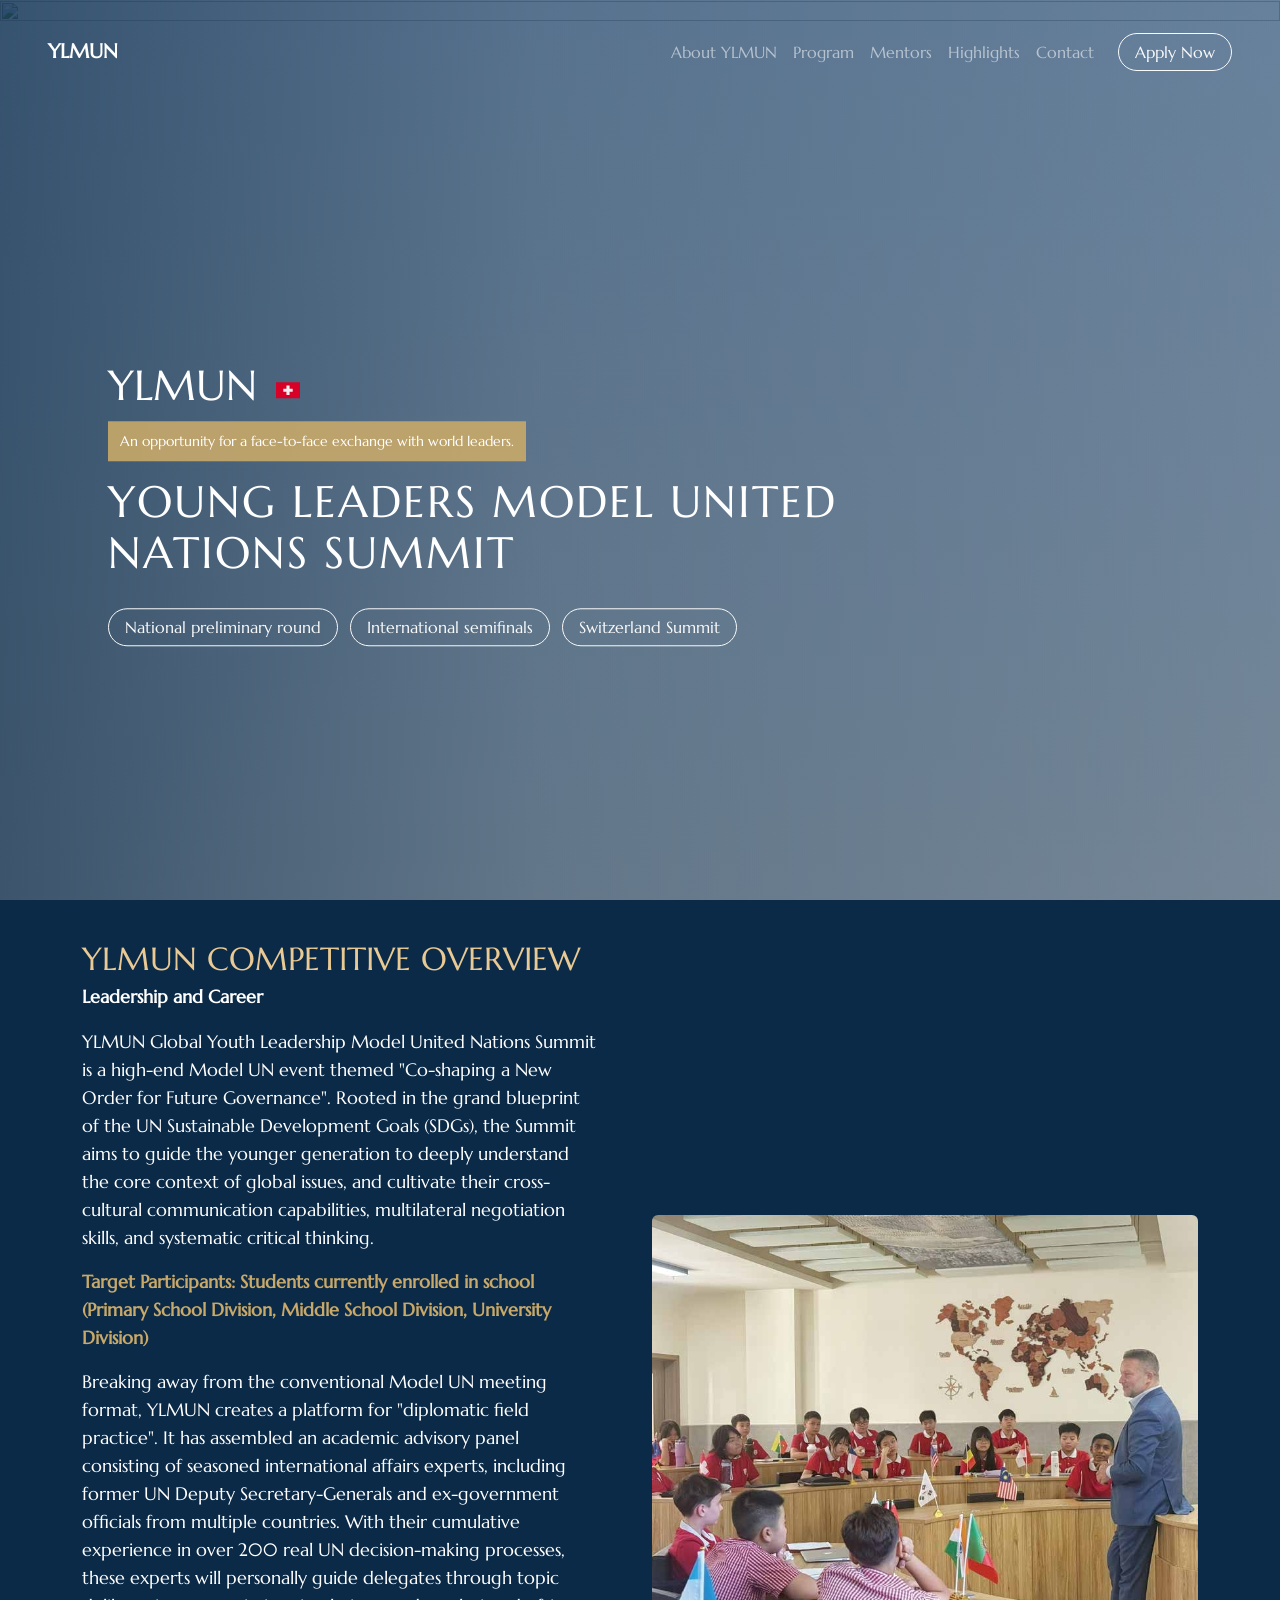
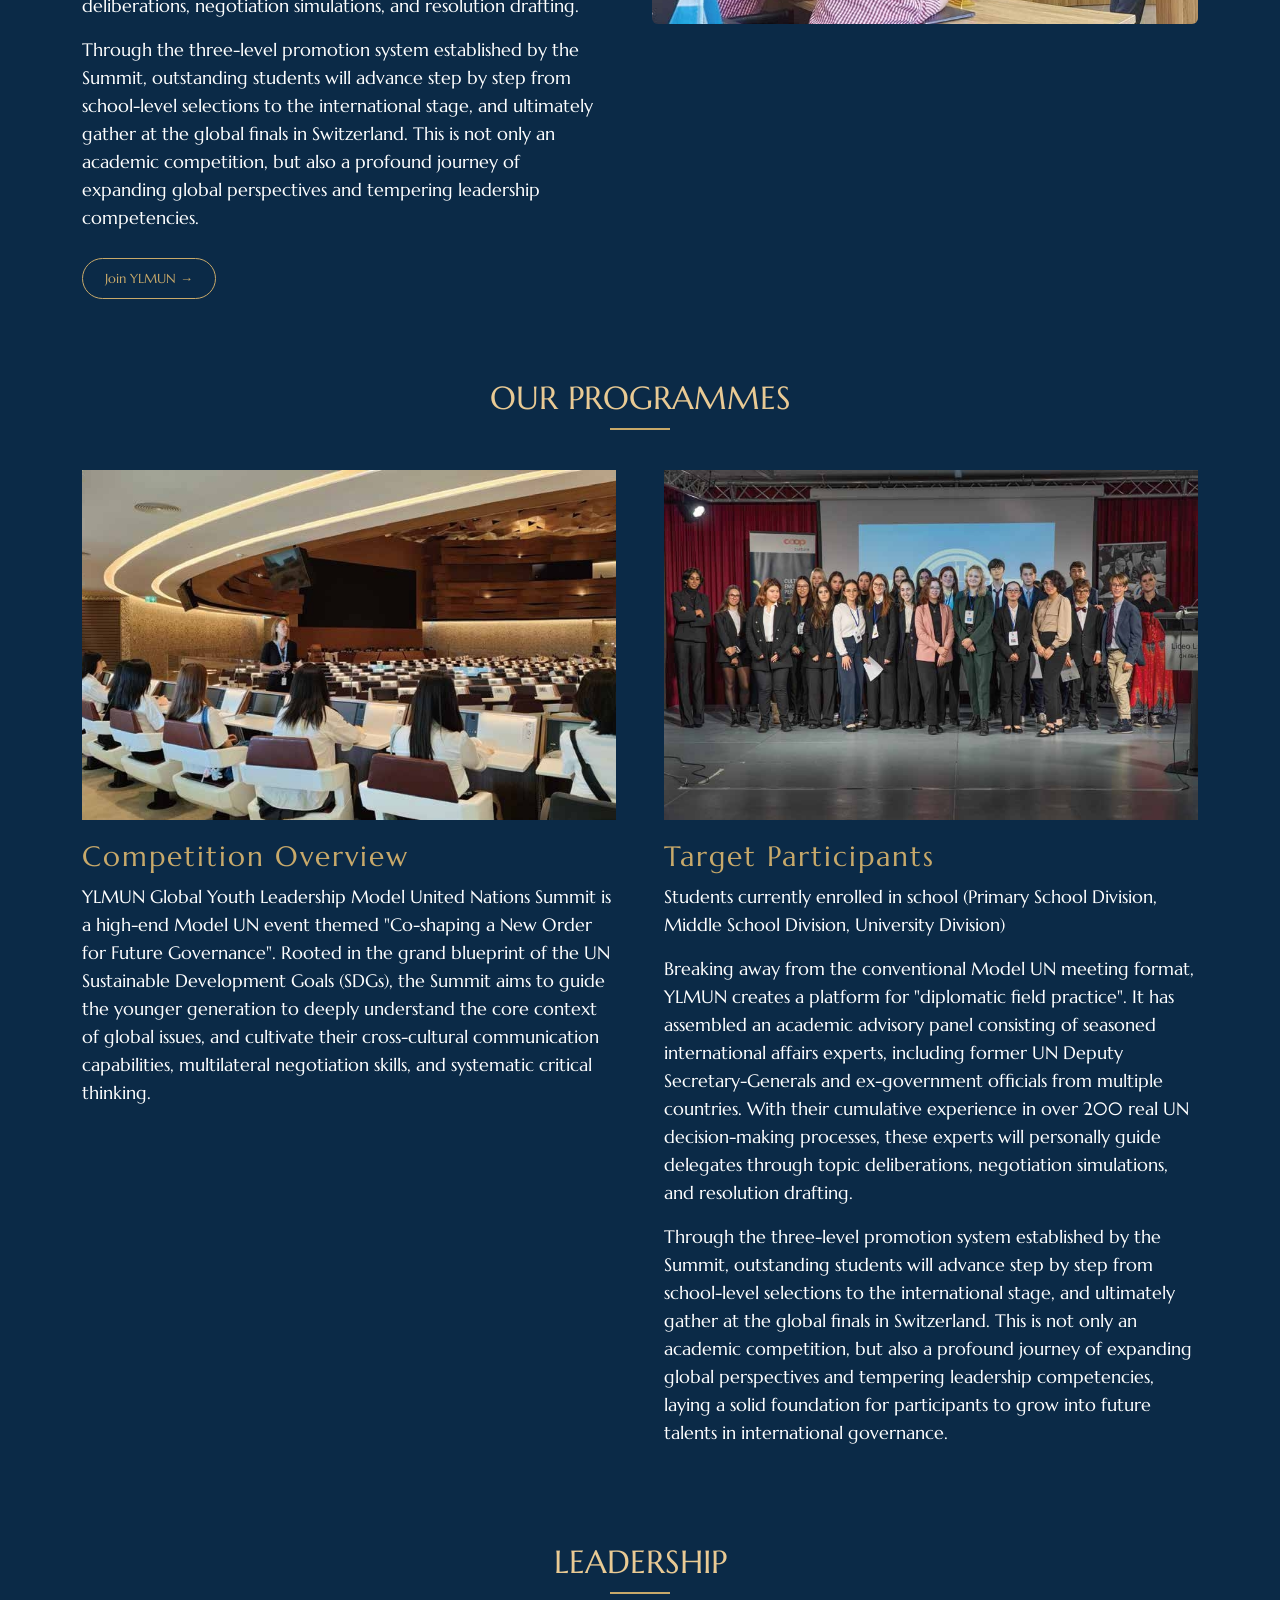
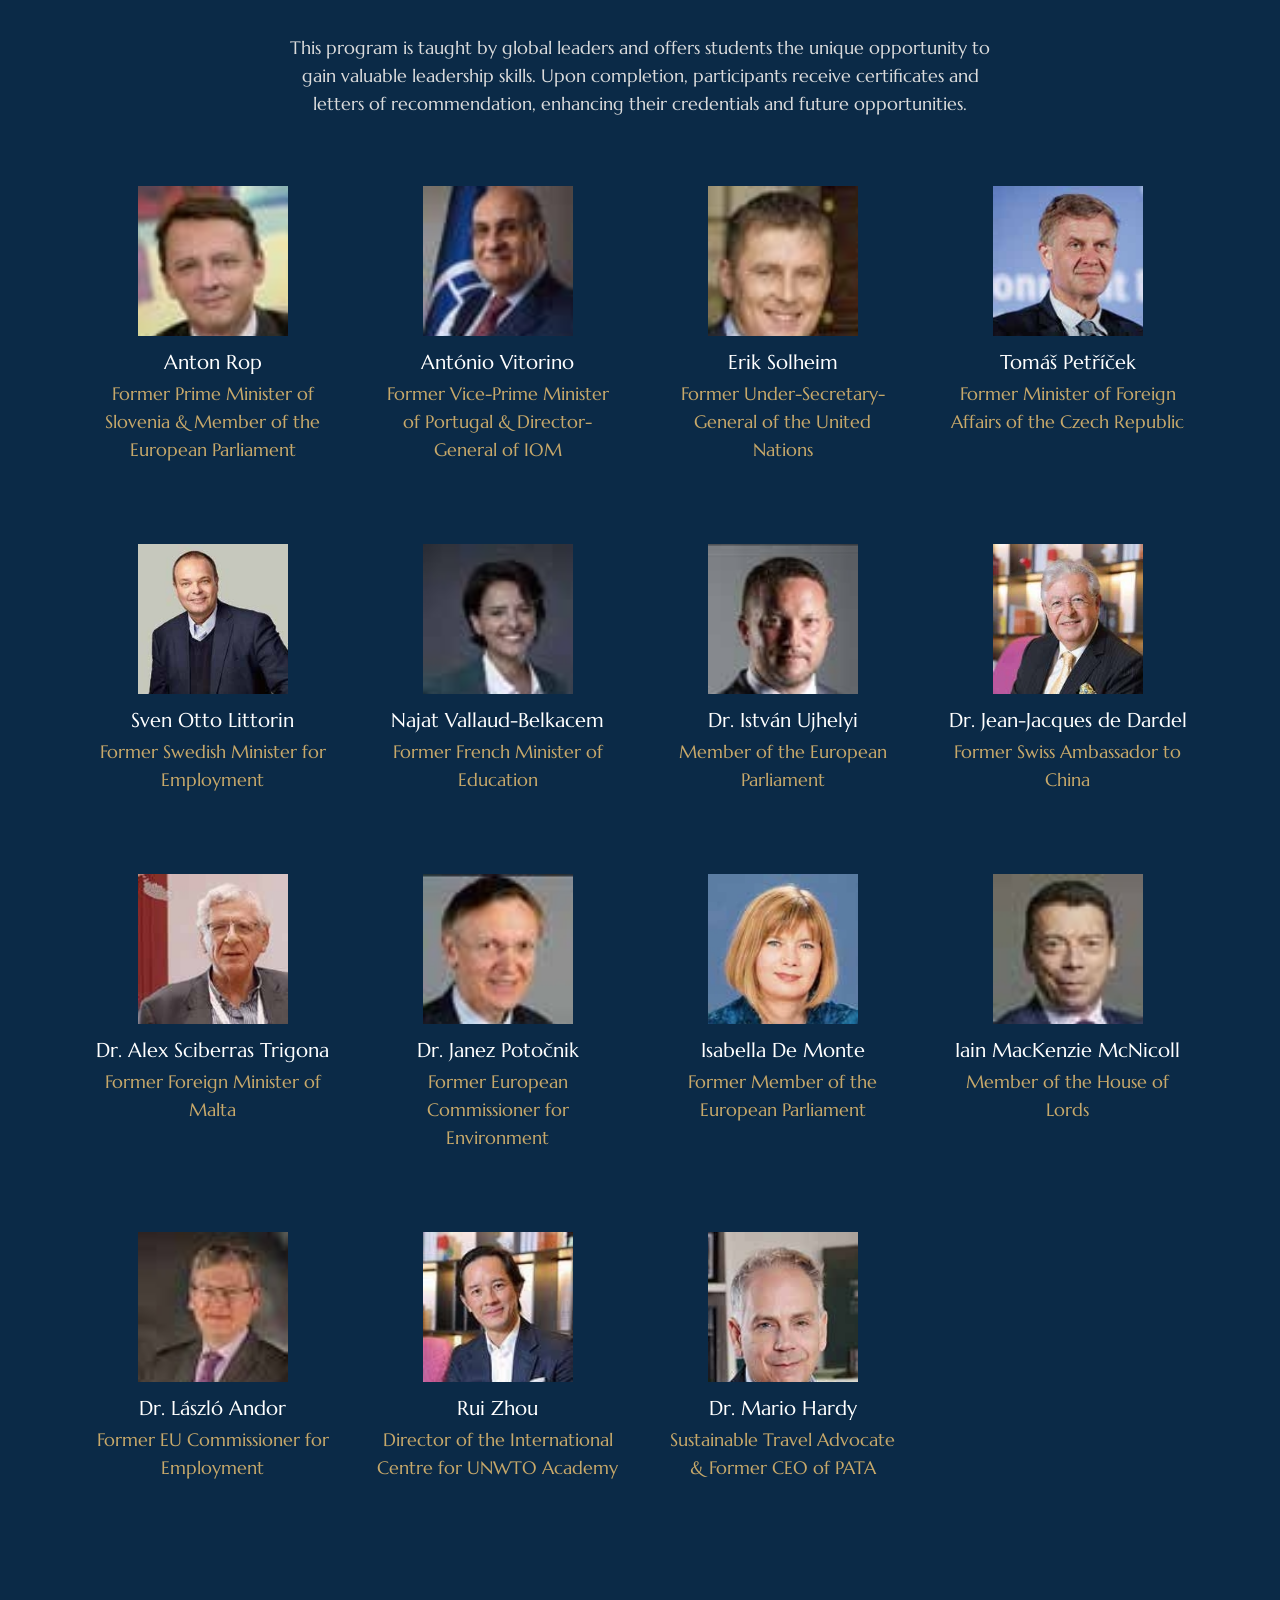
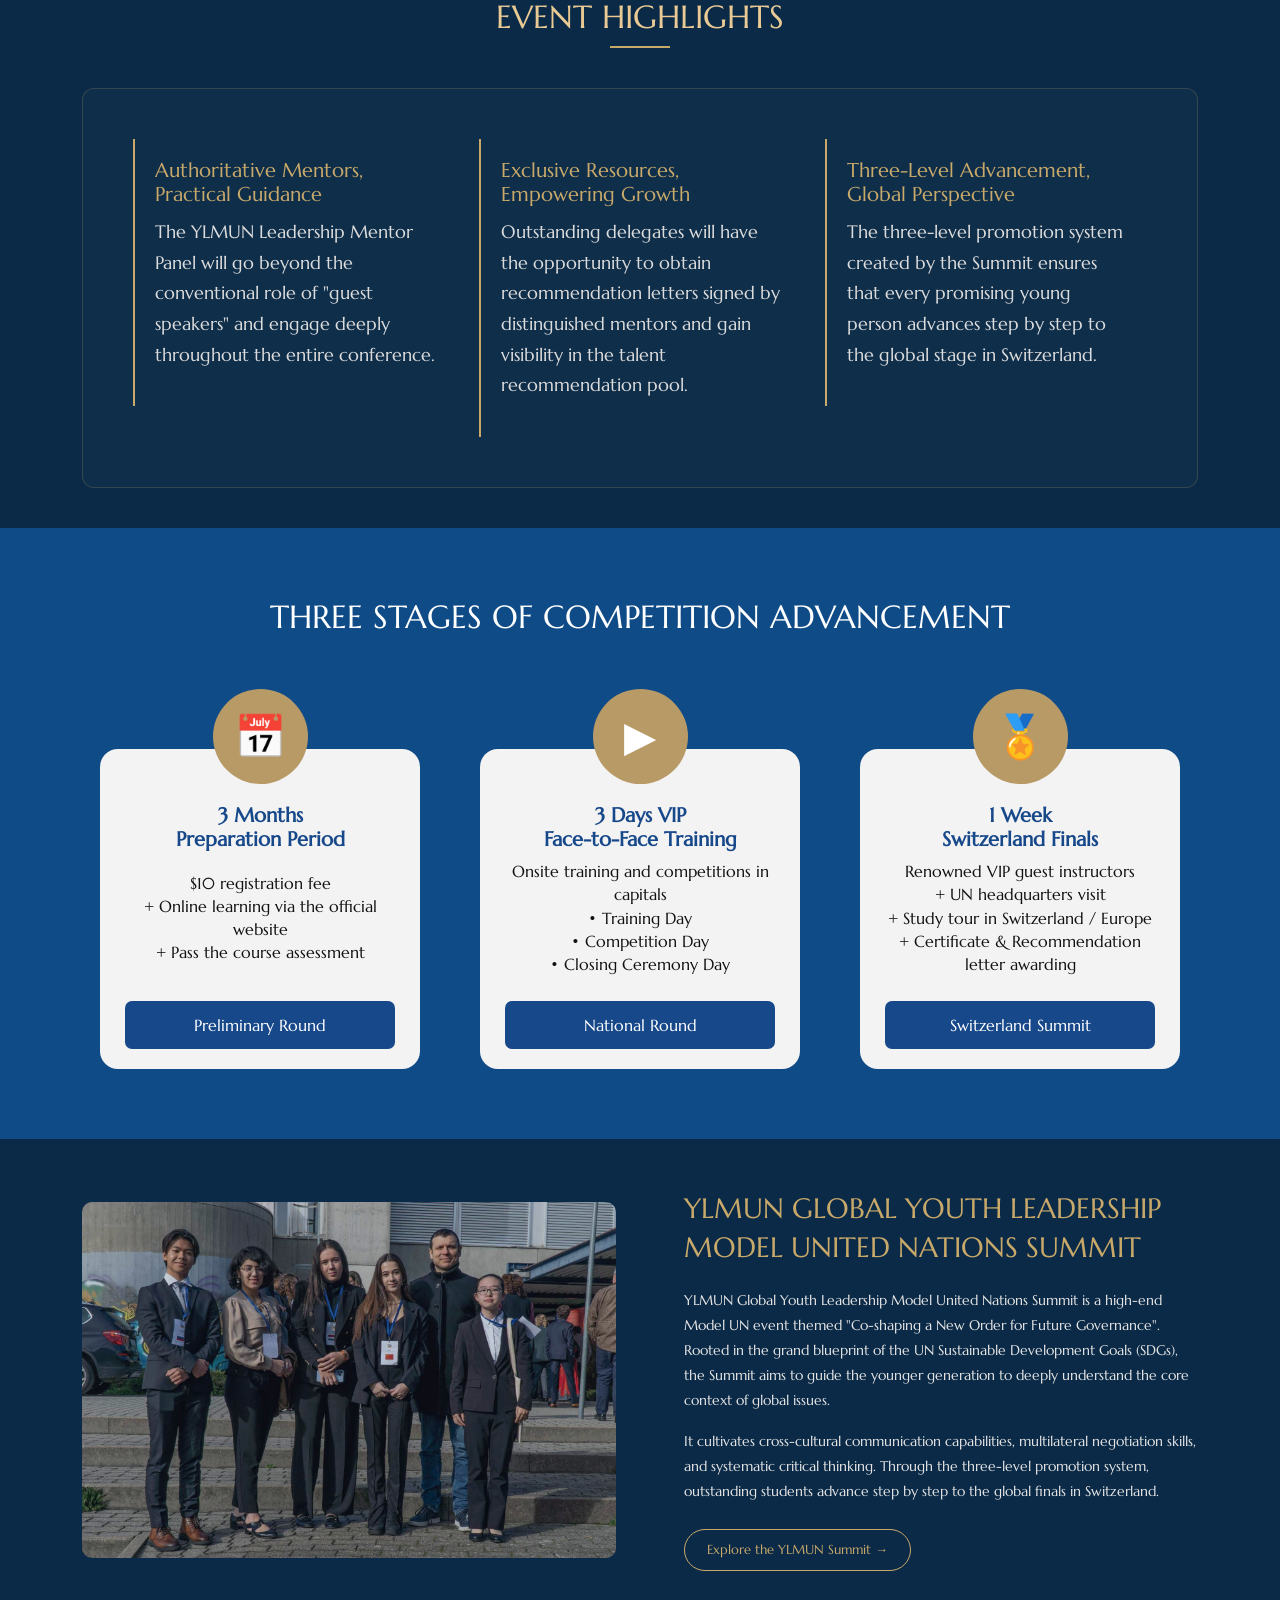
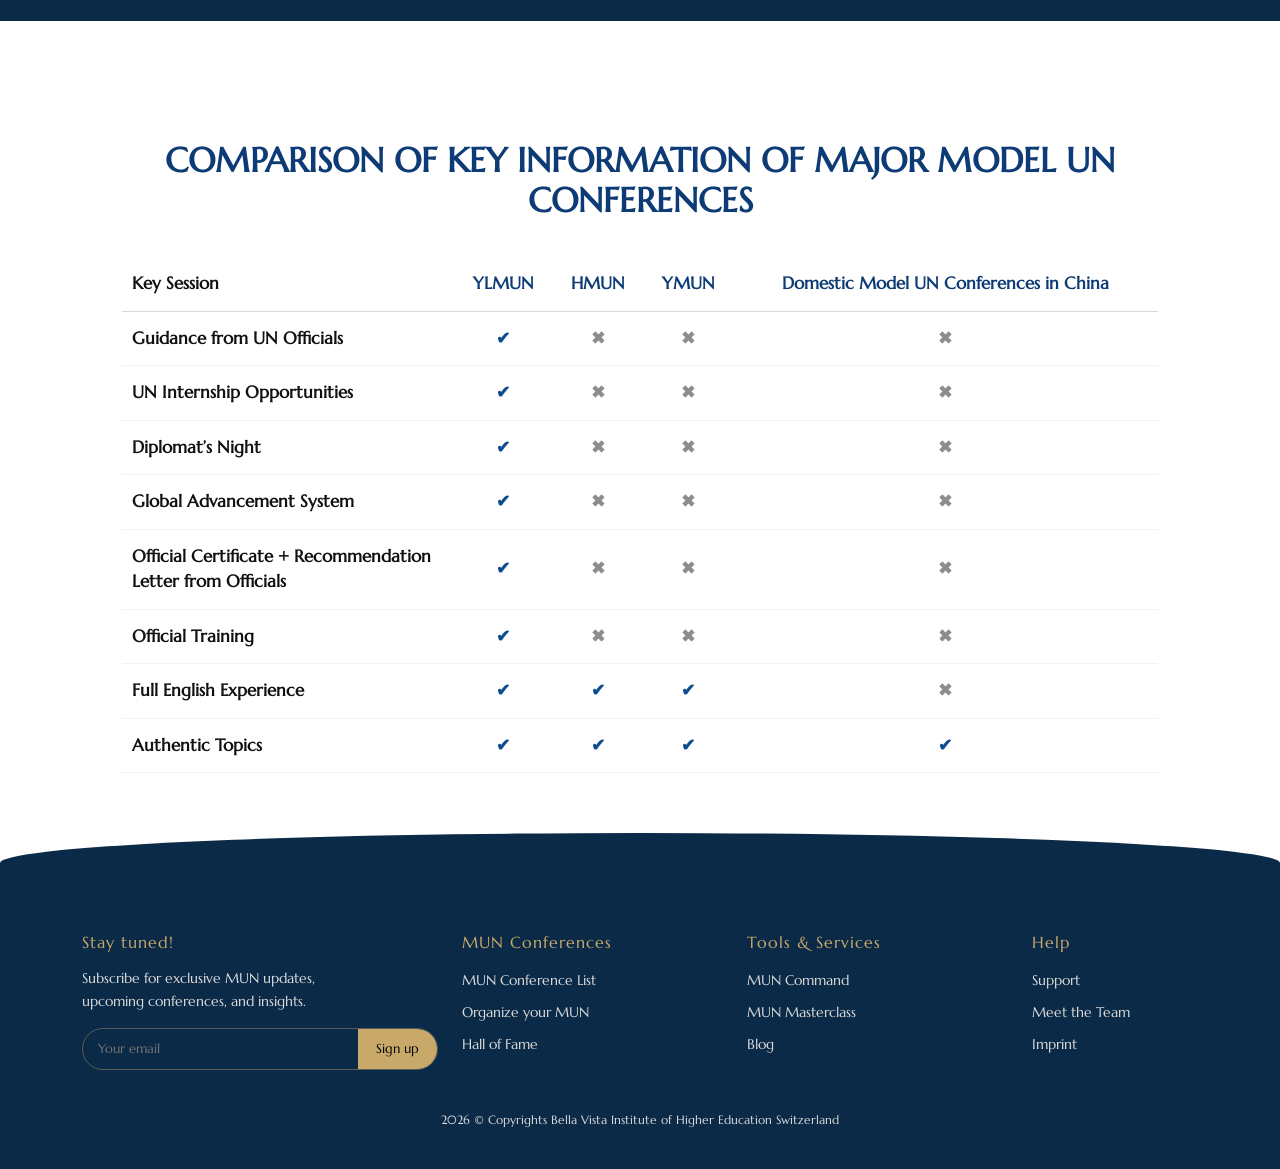
==== commit aaf450dd: "flag added" ====
--- a/index.html
+++ b/index.html
@@ -163,7 +163,7 @@
                 <span class="hero-top-brand-badge">SDGs</span>
             </div> -->
 
-            <h2 class="hero-small">YLMUN <span class="hero-plus-badge">+</span></h2>
+            <h2 class="hero-small">YLMUN <img src="./images/switzerland-flag.svg" alt="Switzerland Flag" class="hero-plus-badge"></h2>
 
             <p class="hero-tagline">
                 An opportunity for a face-to-face exchange with world leaders.
--- a/css/style.css
+++ b/css/style.css
@@ -270,18 +270,12 @@
     }
 
     .hero:not(.inner-hero) .hero-plus-badge {
-        display: inline-grid;
-        place-items: center;
-        width: 20px;
-        height: 20px;
+        display: inline-block;
+        width: 24px;
+        height: 24px;
         margin-left: 6px;
         vertical-align: middle;
-        color: #fff;
-        background: #d7262b;
-        border-radius: 2px;
-        font-size: 16px;
-        line-height: 1;
-        font-weight: 700;
+        object-fit: contain;
     }
 
     .hero:not(.inner-hero) .hero-tagline {
@@ -1707,6 +1701,178 @@
     border-bottom: 1px solid #e5ebf2;
 }
 
+.preliminary-page .table-wrap tbody td ul {
+    margin: 0;
+}
+
+.preliminary-page .table-wrap tbody td ul li {
+    margin-bottom: 4px;
+}
+
+.preliminary-page .table-wrap tbody td ul li:last-child {
+    margin-bottom: 0;
+}
+
+.preliminary-page .table-note {
+    color: #2f4866;
+    font-size: 16px;
+    line-height: 1.5;
+}
+
+.preliminary-page .syllabus-premium-section {
+    position: relative;
+    background: #eef3fb !important;
+    overflow: hidden;
+}
+
+.preliminary-page .syllabus-premium-section::before {
+    content: "";
+    position: absolute;
+    inset: 0;
+    background:
+        linear-gradient(90deg, rgba(244, 247, 252, 0.9) 0%, rgba(244, 247, 252, 0.78) 45%, rgba(244, 247, 252, 0.88) 100%),
+        url("../images/Competition-Overview-2.jpg") center center / cover no-repeat;
+    z-index: 0;
+}
+
+.preliminary-page .syllabus-premium-section .container {
+    position: relative;
+    z-index: 1;
+}
+
+.preliminary-page .syllabus-premium-section .sec-title h2 {
+    color: #1f4f82 !important;
+}
+
+.preliminary-page .syllabus-premium-card {
+    border: 1px solid rgba(22, 62, 106, 0.18);
+    background: rgba(255, 255, 255, 0.35);
+    backdrop-filter: blur(1px);
+    padding: clamp(18px, 2vw, 28px);
+}
+
+.preliminary-page .syllabus-row {
+    margin-bottom: 22px;
+}
+
+.preliminary-page .syllabus-row:last-child {
+    margin-bottom: 0;
+}
+
+.preliminary-page .syllabus-row-head {
+    background: linear-gradient(90deg, #1f4f82 0%, #48679d 60%, rgba(72, 103, 157, 0.04) 100%);
+    color: #fff;
+    font-size: clamp(20px, 1.6vw, 28px);
+    line-height: 1.2;
+    padding: 10px 16px;
+    margin-bottom: 14px;
+}
+
+.preliminary-page .syllabus-row-body {
+    display: grid;
+    grid-template-columns: 160px 1fr;
+    gap: 16px;
+    align-items: center;
+}
+
+.preliminary-page .syllabus-icon {
+    width: 128px;
+    height: 128px;
+    border-radius: 50%;
+    border: 4px solid #1f4f82;
+    color: #1f4f82;
+    display: grid;
+    place-items: center;
+    font-size: 56px;
+    margin: 0 auto;
+    background: rgba(255, 255, 255, 0.5);
+}
+
+.preliminary-page .syllabus-content p,
+.preliminary-page .syllabus-content li {
+    color: #1f2937 !important;
+    font-size: clamp(16px, 1.02vw, 18px);
+    line-height: 1.42;
+    margin-bottom: 7px;
+}
+
+.preliminary-page .syllabus-content ul {
+    margin: 0;
+}
+
+@media (max-width: 991px) {
+    .preliminary-page .syllabus-row-body {
+        grid-template-columns: 1fr;
+        gap: 12px;
+    }
+
+    .preliminary-page .syllabus-icon {
+        width: 92px;
+        height: 92px;
+        font-size: 40px;
+        border-width: 3px;
+    }
+}
+
+.preliminary-page .competition-day2-section {
+    position: relative;
+    background: #eef3fb !important;
+    overflow: hidden;
+}
+
+.preliminary-page .competition-day2-section::before {
+    content: "";
+    position: absolute;
+    inset: 0;
+    background:
+        linear-gradient(180deg, rgba(244, 247, 252, 0.90) 0%, rgba(244, 247, 252, 0.84) 100%),
+        url("../images/Competition-Overview-3.jpg") center center / cover no-repeat;
+    z-index: 0;
+}
+
+.preliminary-page .competition-day2-section .container {
+    position: relative;
+    z-index: 1;
+}
+
+.preliminary-page .day2-title-bar {
+    display: inline-block;
+    margin-bottom: 22px;
+    color: #fff !important;
+    text-transform: none;
+    font-size: clamp(24px, 1.9vw, 34px);
+    line-height: 1.2;
+    padding: 12px 22px;
+    background: linear-gradient(90deg, #1f4f82 0%, #506da1 62%, rgba(80, 109, 161, 0.08) 100%);
+}
+
+.preliminary-page .competition-day2-section .table-wrap {
+    background: rgba(255, 255, 255, 0.55);
+    border: 1px solid rgba(31, 79, 130, 0.22);
+    box-shadow: 0 10px 24px rgba(18, 52, 90, 0.08);
+}
+
+.preliminary-page .competition-day2-section .table-wrap thead {
+    background: #1f4f82;
+}
+
+.preliminary-page .competition-day2-section .table-wrap thead th {
+    color: #fff;
+    font-size: clamp(14px, 1vw, 16px);
+}
+
+.preliminary-page .competition-day2-section .table-wrap tbody td {
+    text-align: center;
+    color: #111827 !important;
+    font-size: clamp(13px, 0.92vw, 15px);
+    line-height: 1.45;
+    border-bottom: 1px solid rgba(31, 79, 130, 0.2);
+}
+
+.preliminary-page .competition-day2-section .table-wrap tbody tr:nth-child(even) {
+    background: rgba(255, 255, 255, 0.34);
+}
+
 .preliminary-page .national-round-section .table-wrap tbody tr:nth-child(even) {
     background: #f8fafd;
 }
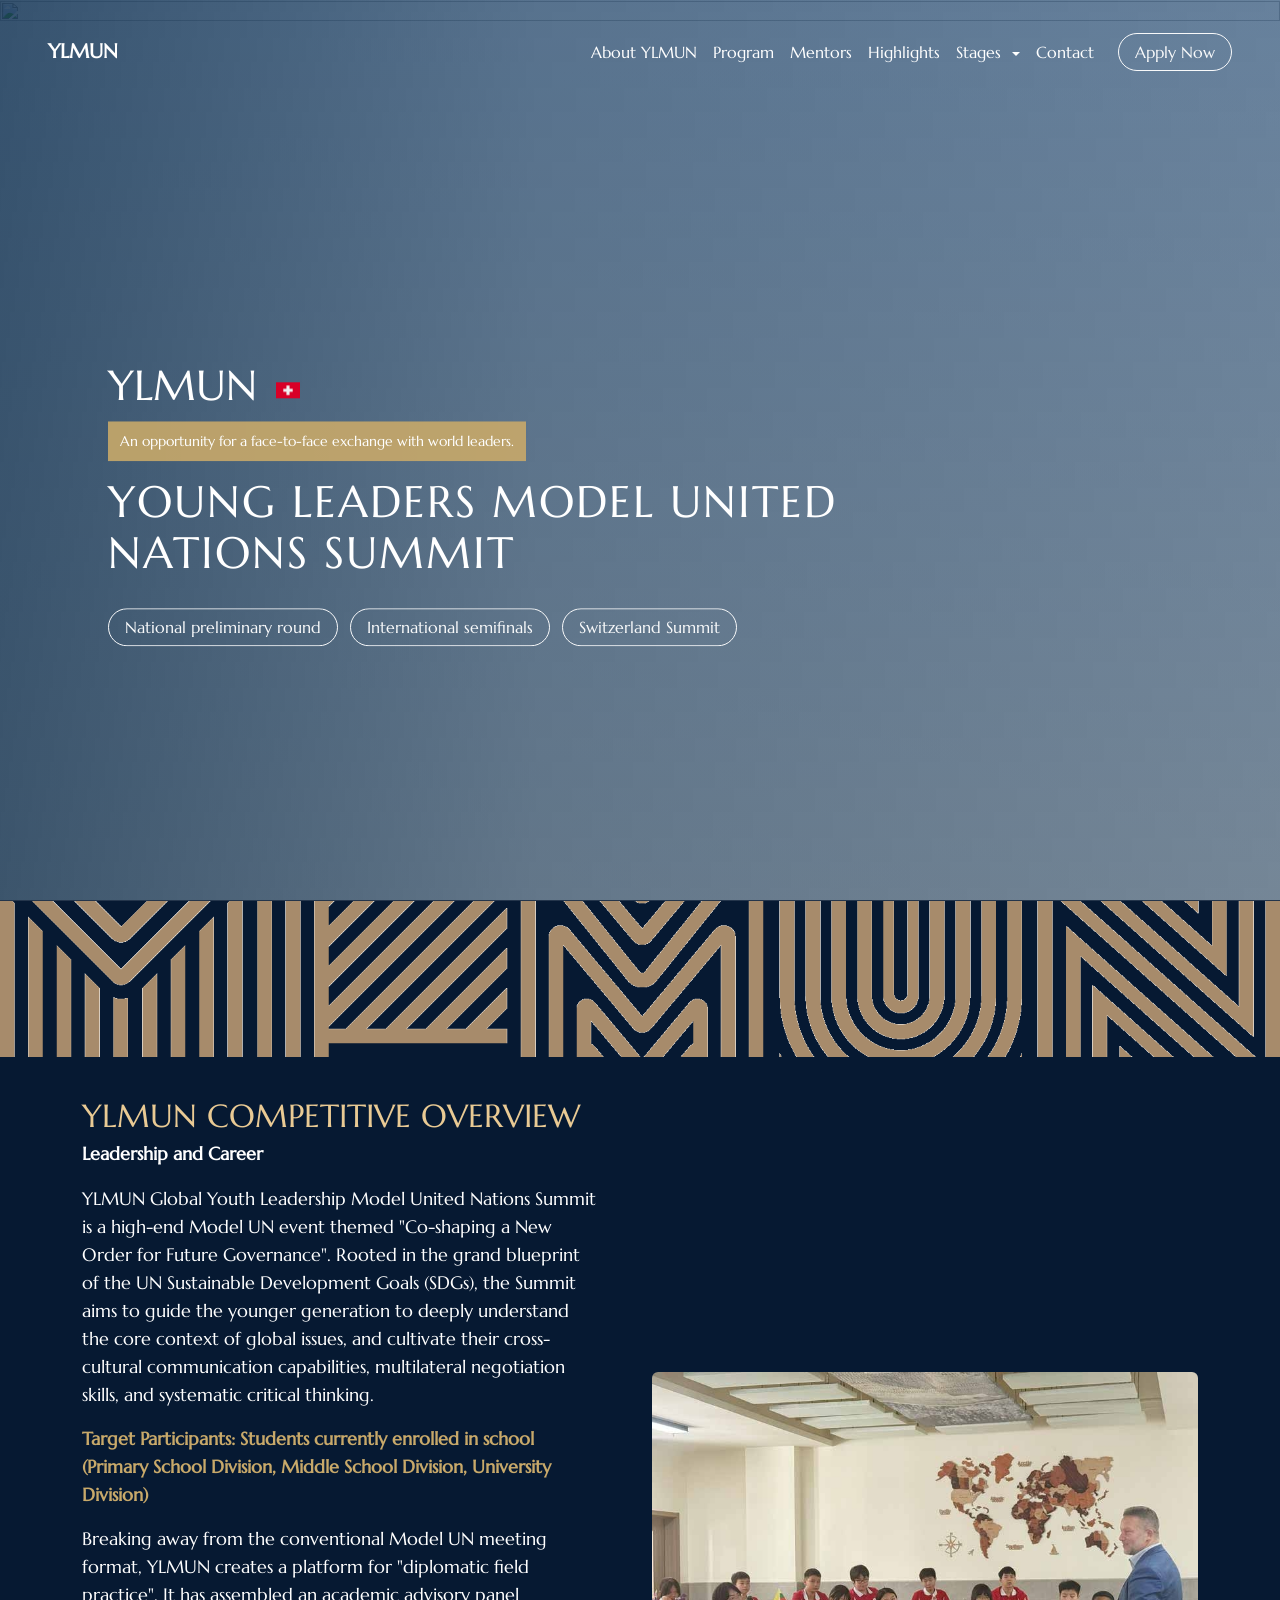
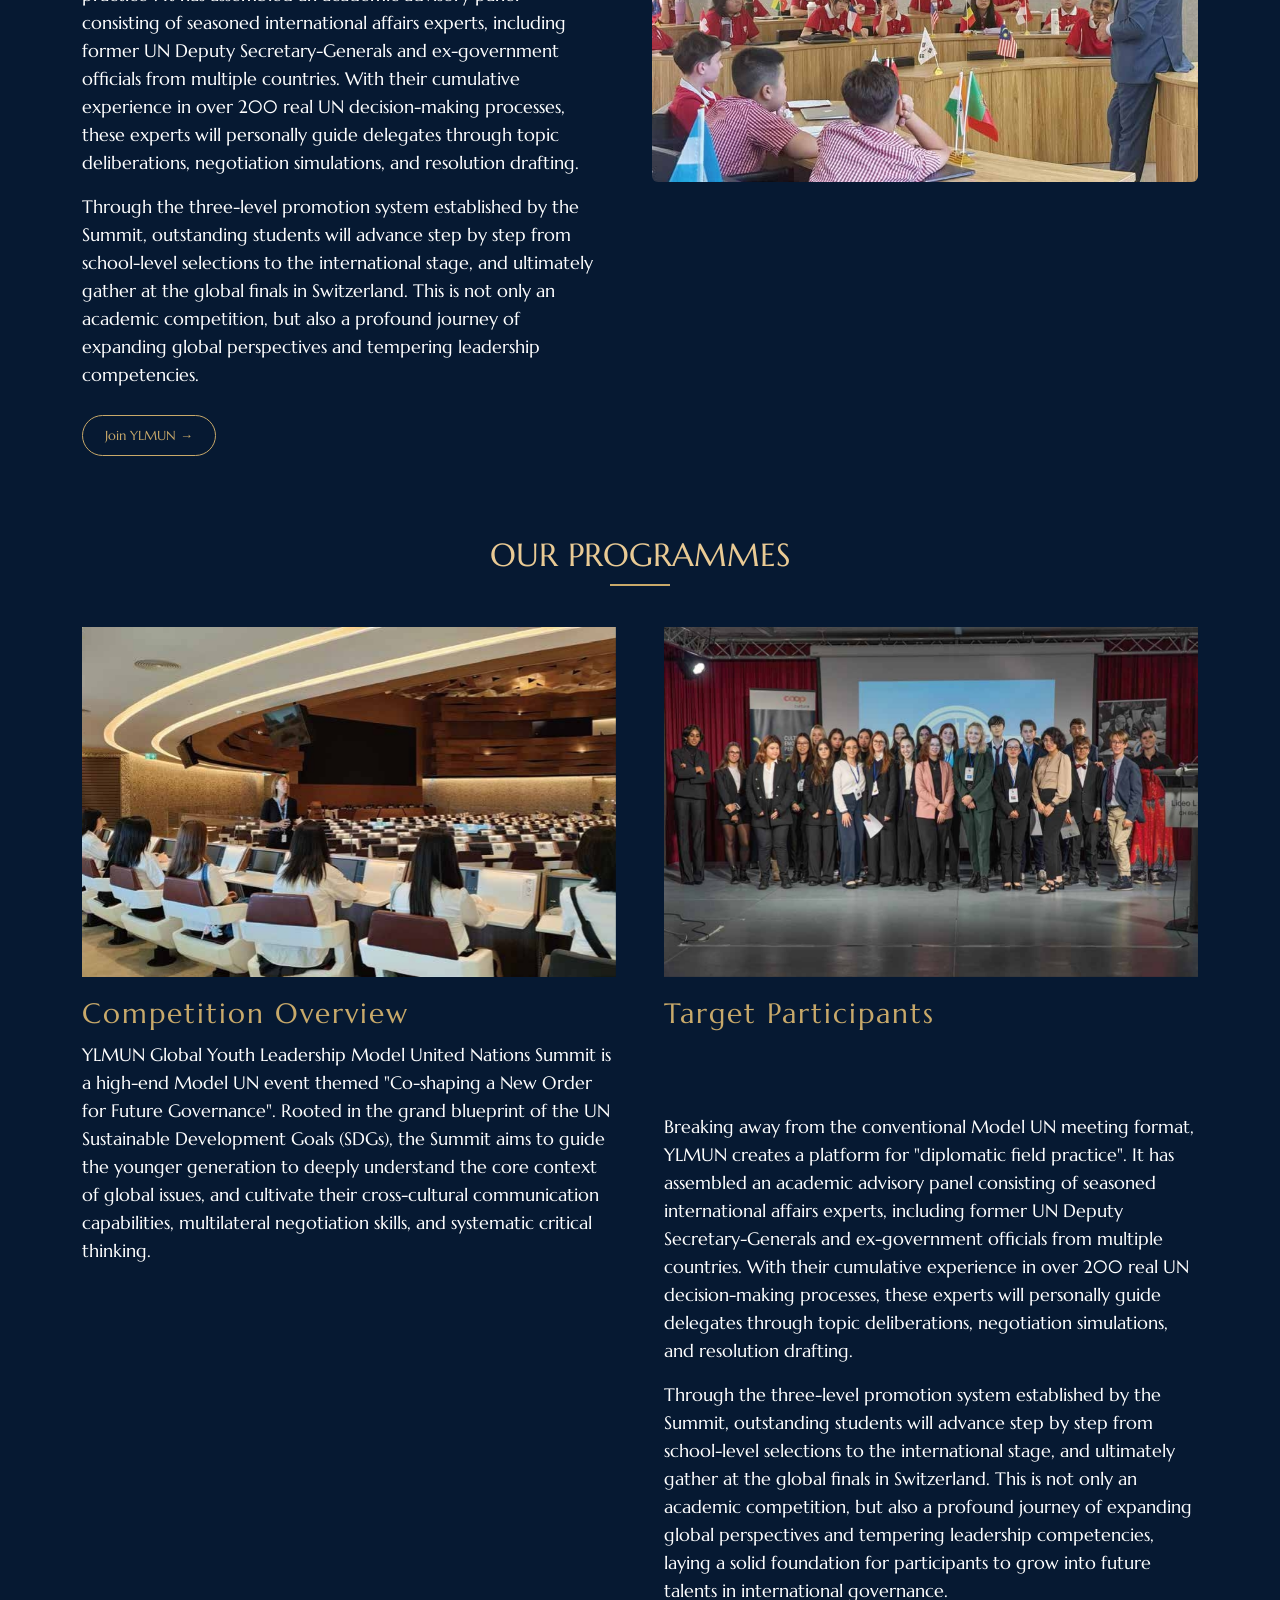
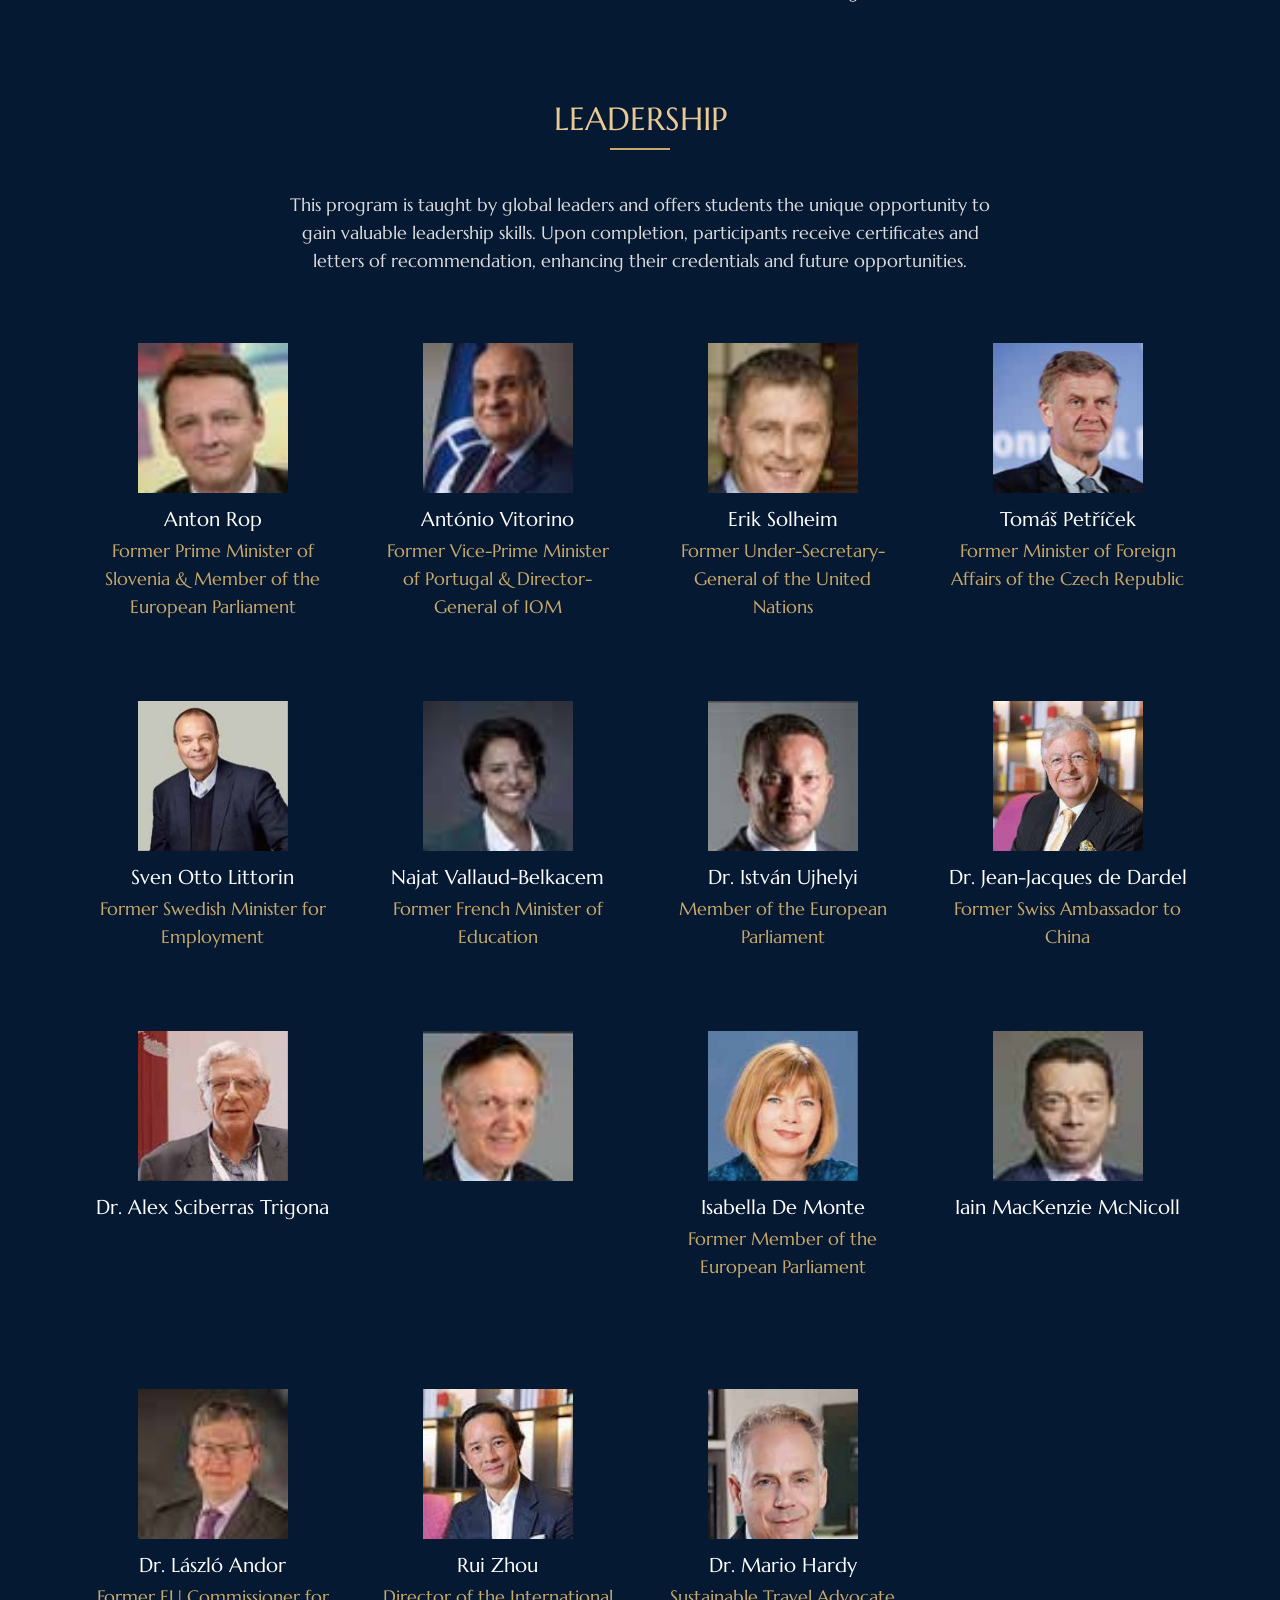
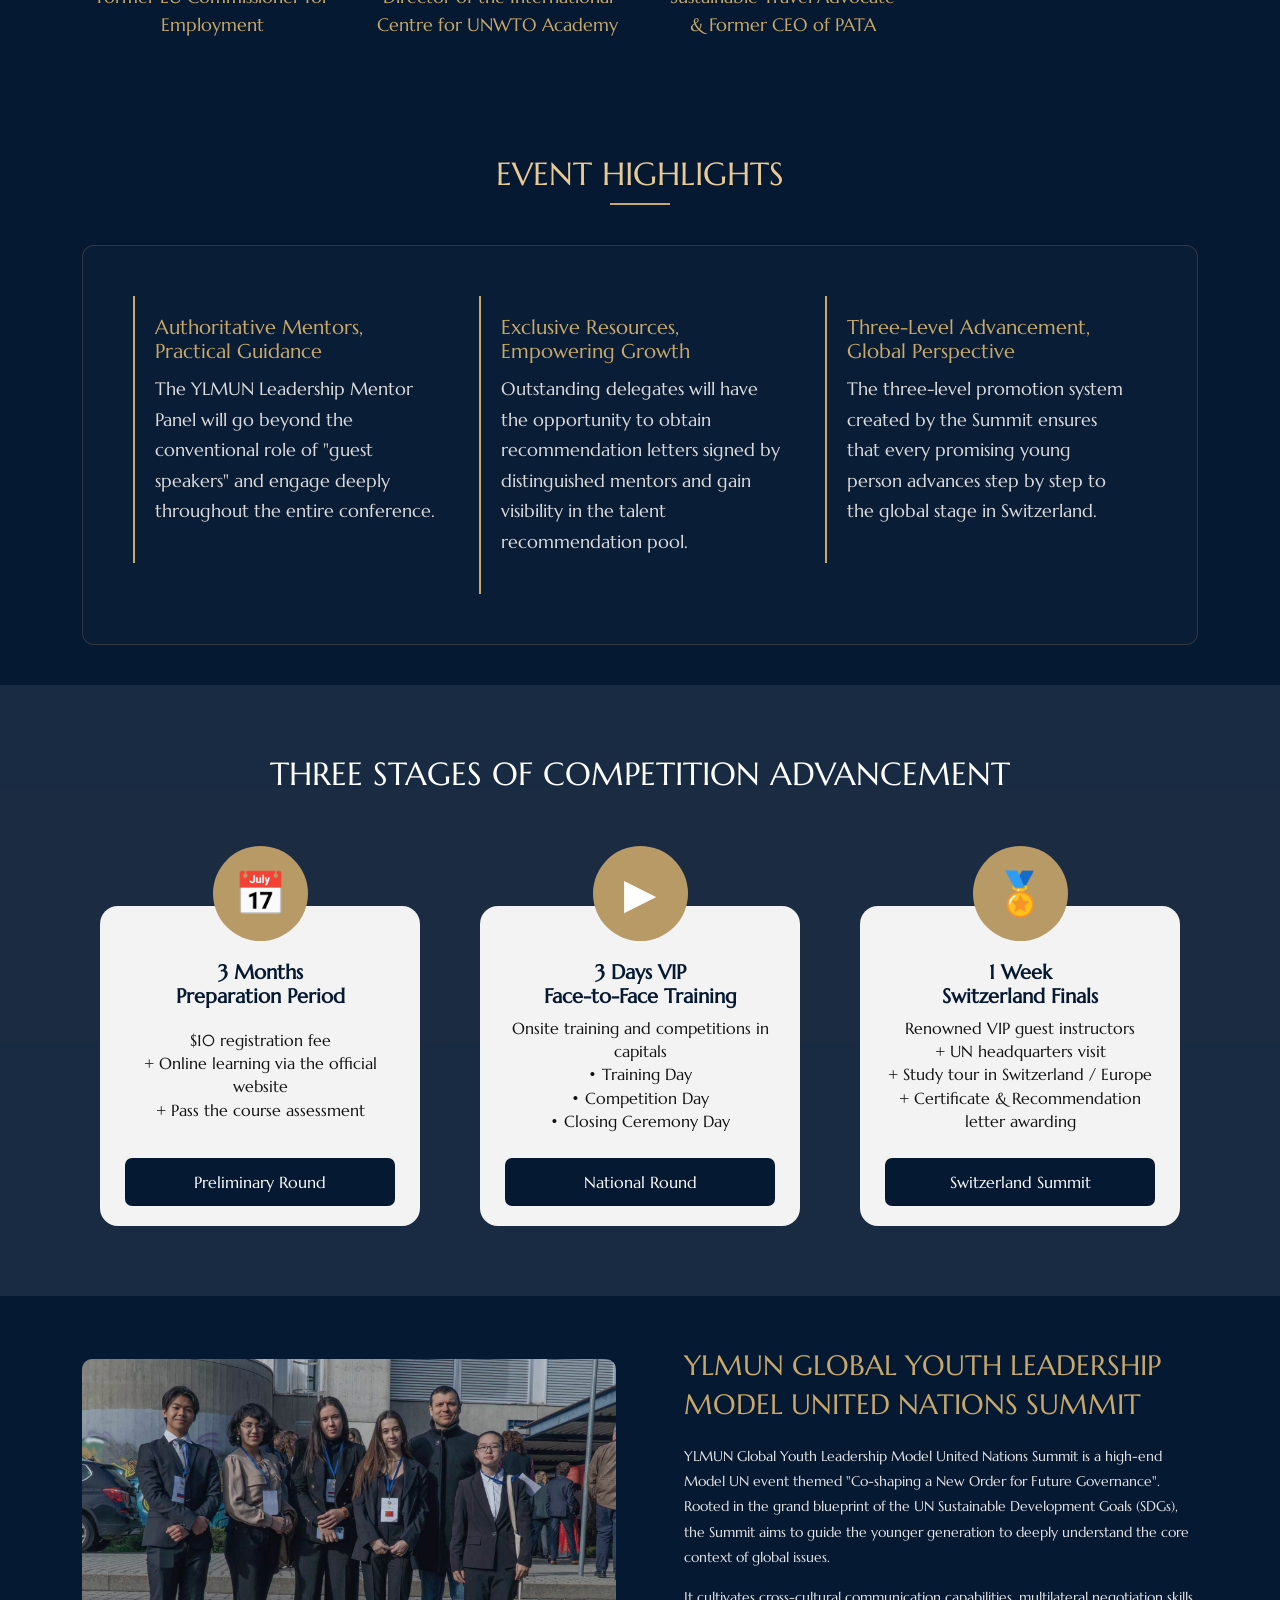
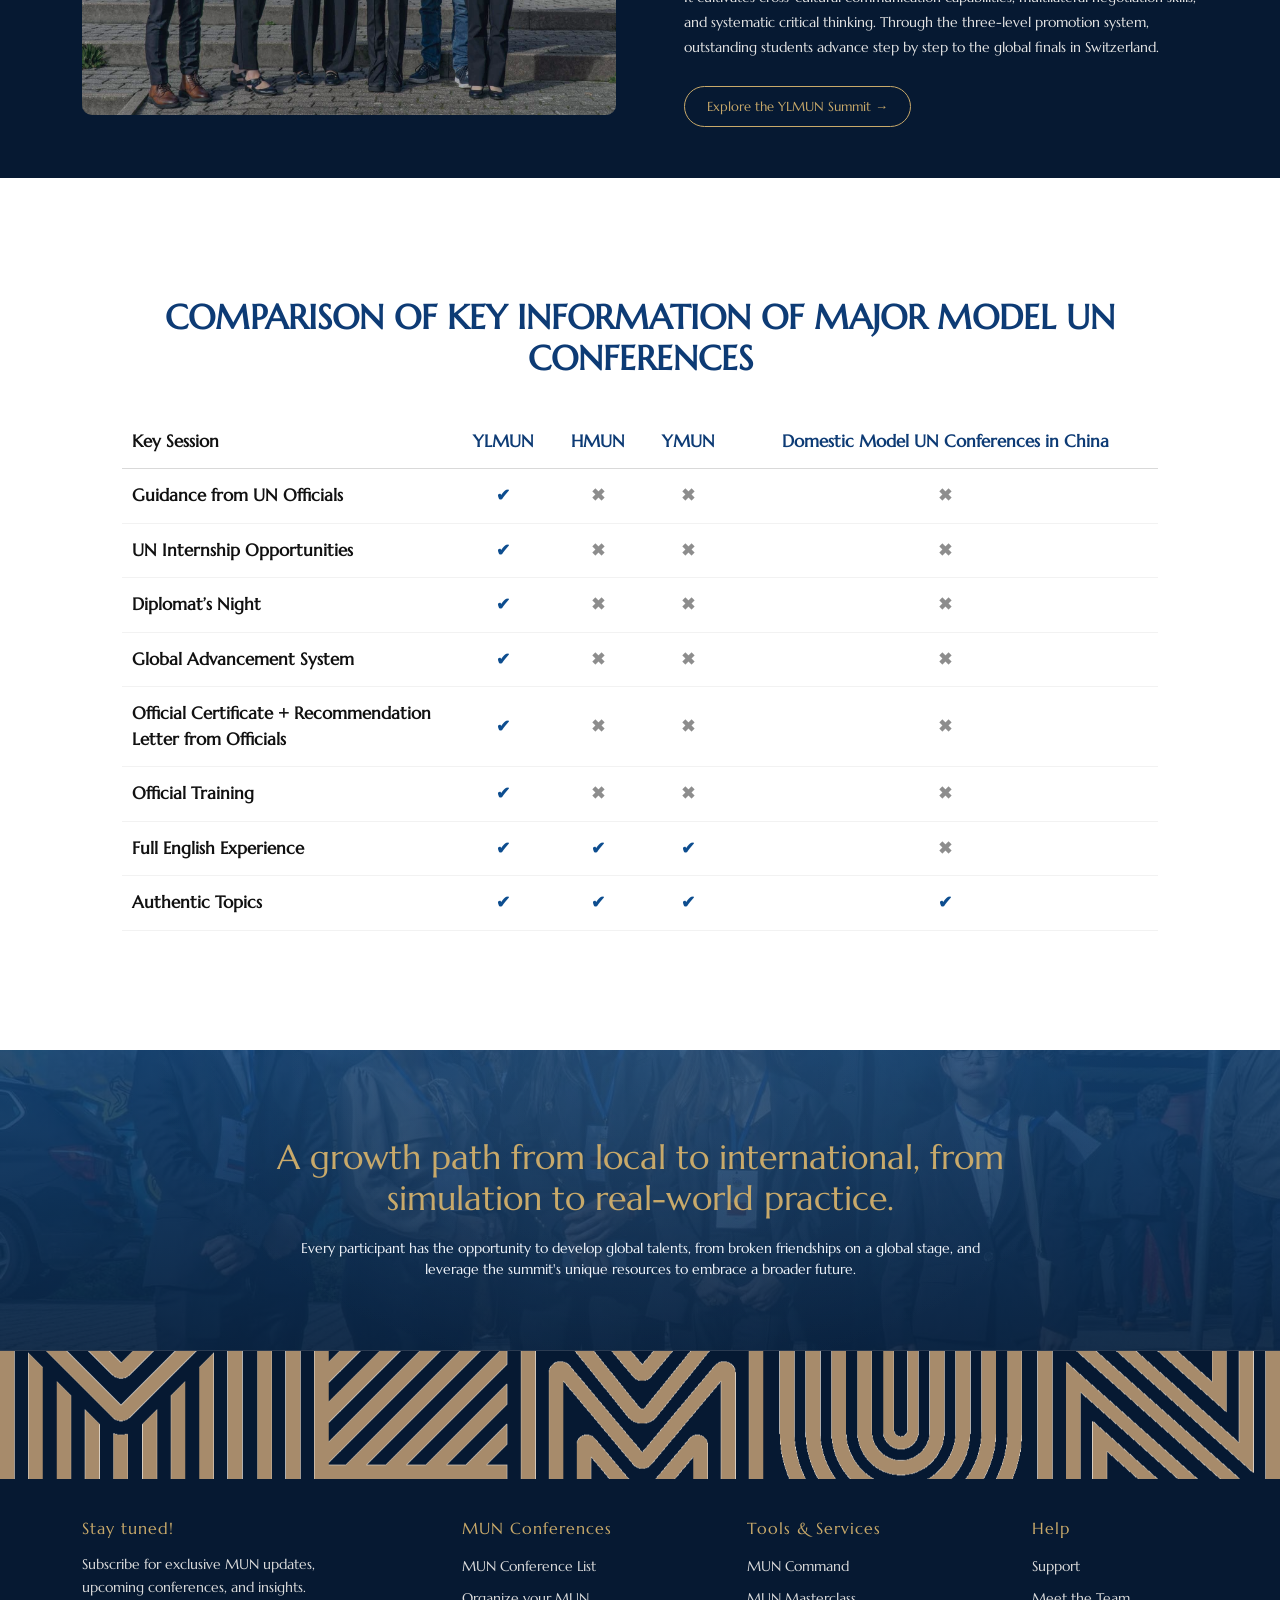
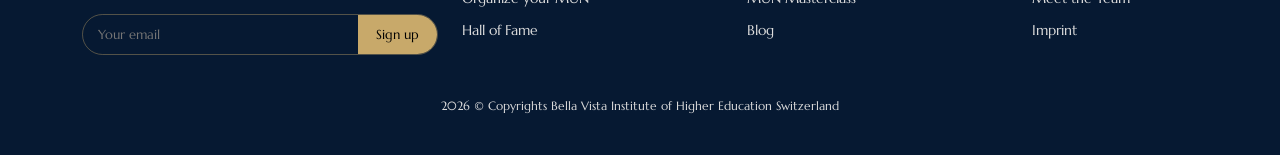
==== commit 65a1f7be: "added logo and animation" ====
--- a/index.html
+++ b/index.html
@@ -113,6 +113,17 @@
 
                         <li class="nav-item">
                             <a class="nav-link" href="#highlights">Highlights</a>
+                        </li>
+
+                        <li class="nav-item dropdown">
+                            <a class="nav-link dropdown-toggle" href="#" role="button" data-bs-toggle="dropdown" aria-expanded="false">
+                                Stages
+                            </a>
+                            <ul class="dropdown-menu">
+                                <li><a class="dropdown-item" href="prelimanary-round.html">National Preliminary Round</a></li>
+                                <li><a class="dropdown-item" href="international-semifinal.html">International Semifinals</a></li>
+                                <li><a class="dropdown-item" href="switzerland-summit.html">Switzerland Summit</a></li>
+                            </ul>
                         </li>
 
                         <li class="nav-item">
@@ -188,6 +199,10 @@
         </div>
 
     </section>
+
+    <div class="hero-bottom-pattern">
+        <img src="./images/ylmun-logo-text.png" alt="YLMUN Pattern">
+    </div>
 
     <section class="ylmun-program-section" id="about">
 
@@ -888,6 +903,23 @@
         </div>
     </section>
 
+    <section class="home-thought-section">
+        <div class="home-thought-overlay"></div>
+        <div class="container">
+            <div class="home-thought-content">
+                <h3>
+                    A growth path from local to international, from simulation to real-world practice.
+                </h3>
+                <p>
+                    Every participant has the opportunity to develop global talents, from broken friendships on a global stage, and leverage the summit's unique resources to embrace a broader future.
+                </p>
+            </div>
+        </div>
+        <div class="home-thought-bottom-art">
+            <img src="./images/ylmun-logo-text.png" alt="YLMUN Pattern">
+        </div>
+    </section>
+
     <footer class="mymun-footer" id="contact">
 
         <div class="container">
--- a/css/style.css
+++ b/css/style.css
@@ -32,7 +32,7 @@
 
     /* TOP BAR */
     .top-bar {
-        background: #0b2a47;
+        background: #061932;
         padding: 8px 0;
         color: #fff;
         font-size: 14px;
@@ -100,16 +100,50 @@
         padding: 10px 15px;
     }
 
-    .dropdown-custom:hover .dropdown-menu-custom {
-        display: block;
-    }
+.dropdown-custom:hover .dropdown-menu-custom {
+    display: block;
+}
+
+/* Header dropdown (stages) */
+.main-header .dropdown-menu {
+    margin-top: 10px;
+    min-width: 260px;
+    background: rgba(11, 42, 71, 0.96);
+    border: 1px solid rgba(233, 202, 148, 0.35);
+    border-radius: 12px;
+    box-shadow: 0 12px 26px rgba(0, 0, 0, 0.28);
+    padding: 8px;
+}
+
+.main-header .dropdown-item {
+    color: #ffffff;
+    border-radius: 8px;
+    padding: 9px 12px;
+    font-size: 14px;
+    transition: all 0.2s ease;
+}
+
+.main-header .dropdown-item:hover,
+.main-header .dropdown-item:focus {
+    color: #0b2a47;
+    background: #e9ca94;
+}
+
+.main-header .dropdown-toggle::after {
+    margin-left: 0.4rem;
+    vertical-align: 0.15em;
+}
 
 
     /* COLORS */
     :root {
-        --blue: #0b2a47;
+        --blue: #061932;
         --gold: #c8a96a;
         --white: #ffffff;
+    }
+
+    .nav-link {
+        color: var(--white);
     }
 
     /* HERO */
@@ -288,6 +322,27 @@
         line-height: 1.16;
     }
 
+    .hero-logo-text-image {
+        width: auto;
+        height: clamp(54px, 6vw, 96px);
+        object-fit: contain;
+    }
+
+    .hero-bottom-pattern {
+        width: 100%;
+        background: #061932;
+        border-top: 1px solid rgba(255, 255, 255, 0.12);
+        padding: 0;
+    }
+
+    .hero-bottom-pattern img {
+        width: 100%;
+        height: auto;
+        display: block;
+        max-height: 156px;
+        object-fit: cover;
+    }
+
     .hero:not(.inner-hero) .hero-buttons {
         justify-content: flex-start;
     }
@@ -308,10 +363,14 @@
         .hero:not(.inner-hero) .hero-top-brand {
             top: -120px;
         }
+
+        .hero-bottom-pattern img {
+            max-height: 120px;
+        }
     }
     /* SECTION */
     .ylmun-program-section {
-        background: #0b2a47;
+        background: #061932;
         padding: 40px 0;
         color: #fff;
     }
@@ -369,7 +428,7 @@
 
     /* SECTION */
     .ylmun-benefits-section {
-        background: #0b2a47;
+        background: #061932;
         padding: 40px 0;
         color: #fff;
     }
@@ -410,7 +469,7 @@
     .stat-box h2 {
         font-family: 'Marcellus', serif;
         font-size: 60px;
-        color: #0b2a47;
+        color: #061932;
         margin-bottom: 10px;
     }
 
@@ -426,7 +485,7 @@
 
     /* SECTION */
     .leadership-section {
-        background: #0b2a47;
+        background: #061932;
         padding: 40px 0;
         color: #fff;
         text-align: center;
@@ -479,7 +538,7 @@
 
     /* SECTION BASE */
     .highlights-section {
-        background: #0b2a47;
+        background: #061932;
         padding: 40px 0;
         color: #fff;
     }
@@ -746,7 +805,7 @@
 
     /* SECTION */
     .mun-institute {
-        background: #0b2a47;
+        background: #061932;
         padding: 50px 0;
         color: #fff;
     }
@@ -929,7 +988,7 @@
 
     /* FOOTER BASE */
     .mymun-footer {
-        background: #0b2a47;
+        background: #061932;
         color: #fff;
         position: relative;
         padding-top: 40px;
@@ -944,7 +1003,7 @@
         left: 0;
         width: 100%;
         height: 100px;
-        background: #0b2a47;
+        background: #061932;
         border-top-left-radius: 100% 60px;
         border-top-right-radius: 100% 60px;
     }
@@ -1072,7 +1131,7 @@
 
     /* SECTION */
     .competition-section {
-        background: #0f4b87;
+        background: rgba(6, 25, 50, 0.92);
         padding: 70px 0;
         overflow: hidden;
     }
@@ -1136,7 +1195,7 @@
     /* TITLE INSIDE */
     .card-box h3 {
         font-size: 20px;
-        color: #17488a;
+        color: #061932;
         font-weight: 700;
         line-height: 1.2;
     }
@@ -1152,7 +1211,7 @@
     /* BUTTON */
     .stage-btn {
         display: block;
-        background: #17488a;
+        background: #061932;
         color: #fff;
         text-decoration: none;
         font-size: 16px;
@@ -1237,11 +1296,11 @@
 /* force dark sections even if inline bg exists */
 .preliminary-page section{
     padding:80px 0;
-    background:#0b2a47 !important;
+    background:#061932 !important;
 }
 
 .preliminary-page section:nth-of-type(even){
-    background:linear-gradient(180deg,#0d3356,#0b2a47) !important;
+    background:linear-gradient(180deg,#082240,#061932) !important;
 }
 
 /* title */
@@ -1302,7 +1361,7 @@
 }
 
 .preliminary-page .table-wrap thead th{
-    color:#0b2a47;
+    color:#061932;
     padding:18px;
     font-size:16px;
     font-weight:700;
@@ -1346,7 +1405,7 @@
     height:70px;
     border-radius:50%;
     background:#e9ca94;
-    color:#0b2a47;
+    color:#061932;
     display:flex;
     align-items:center;
     justify-content:center;
@@ -1383,7 +1442,7 @@
 
 /* DEFAULT DARK */
 .preliminary-page section{
-    background:#0b2a47 !important;
+    background:#061932 !important;
 }
 
 /* LIGHT SECTIONS */
@@ -1393,9 +1452,10 @@
 }
 
 /* LIGHT SECTION TITLE */
+.schedule-title-bar,
 .preliminary-page section:nth-of-type(3) .sec-title h2,
 .preliminary-page section:nth-of-type(5) .sec-title h2{
-    color:#0b2a47 !important;
+    color:#061932 !important;
 }
 
 .preliminary-page section:nth-of-type(3) .sec-title p,
@@ -1430,7 +1490,7 @@
 }
 
 .preliminary-page section:nth-of-type(5) .syllabus-item h4{
-    color:#0b2a47 !important;
+    color:#061932 !important;
 }
 
 .preliminary-page section:nth-of-type(5) .syllabus-item p{
@@ -1439,7 +1499,7 @@
 
 /* DAY 3 LIGHT/DARK PREMIUM */
 .preliminary-page section:nth-of-type(6){
-    background:linear-gradient(180deg,#0d3356,#0b2a47) !important;
+    background:linear-gradient(180deg,#082240,#061932) !important;
 }
 
 section#home {
@@ -1573,7 +1633,7 @@
         right: 0;
         width: min(84vw, 360px);
         height: 100vh;
-        background: #0b2a47;
+        background: #061932;
         padding: 86px 24px 24px;
         transform: translateX(100%);
         transition: transform 0.3s ease;
@@ -1629,6 +1689,33 @@
         border-bottom: 1px solid rgba(255, 255, 255, 0.12);
     }
 
+    .main-header .dropdown-menu {
+        position: static !important;
+        transform: none !important;
+        min-width: 100%;
+        margin: 0 0 8px;
+        background: transparent;
+        border: 0;
+        box-shadow: none;
+        border-radius: 0;
+        padding: 0 0 0 10px;
+    }
+
+    .main-header .dropdown-item {
+        color: #dbe5f3;
+        padding: 10px 0;
+        border-bottom: 1px solid rgba(255, 255, 255, 0.1);
+        border-radius: 0;
+        font-size: 15px;
+        white-space: normal;
+    }
+
+    .main-header .dropdown-item:hover,
+    .main-header .dropdown-item:focus {
+        color: #e9ca94;
+        background: transparent;
+    }
+
     .main-header .apply-btn {
         display: inline-block;
         width: 100%;
@@ -1689,7 +1776,7 @@
 }
 
 .preliminary-page .national-round-section .table-wrap thead {
-    background: #1f4f82;
+    background: #061932;
 }
 
 .preliminary-page .national-round-section .table-wrap thead th {
@@ -1707,6 +1794,7 @@
 
 .preliminary-page .table-wrap tbody td ul li {
     margin-bottom: 4px;
+    text-align: left;
 }
 
 .preliminary-page .table-wrap tbody td ul li:last-child {
@@ -1741,7 +1829,7 @@
 }
 
 .preliminary-page .syllabus-premium-section .sec-title h2 {
-    color: #1f4f82 !important;
+    color: #061932 !important;
 }
 
 .preliminary-page .syllabus-premium-card {
@@ -1760,7 +1848,7 @@
 }
 
 .preliminary-page .syllabus-row-head {
-    background: linear-gradient(90deg, #1f4f82 0%, #48679d 60%, rgba(72, 103, 157, 0.04) 100%);
+    background: linear-gradient(90deg, #061932 0%, #082240 60%, rgba(8, 34, 64, 0.04) 100%);
     color: #fff;
     font-size: clamp(20px, 1.6vw, 28px);
     line-height: 1.2;
@@ -1779,8 +1867,8 @@
     width: 128px;
     height: 128px;
     border-radius: 50%;
-    border: 4px solid #1f4f82;
-    color: #1f4f82;
+    border: 4px solid #061932;
+    color: #061932;
     display: grid;
     place-items: center;
     font-size: 56px;
@@ -1818,6 +1906,8 @@
     position: relative;
     background: #eef3fb !important;
     overflow: hidden;
+    padding-top: 78px;
+    padding-bottom: 78px;
 }
 
 .preliminary-page .competition-day2-section::before {
@@ -1825,7 +1915,7 @@
     position: absolute;
     inset: 0;
     background:
-        linear-gradient(180deg, rgba(244, 247, 252, 0.90) 0%, rgba(244, 247, 252, 0.84) 100%),
+        linear-gradient(180deg, rgba(244, 247, 252, 0.86) 0%, rgba(244, 247, 252, 0.80) 100%),
         url("../images/Competition-Overview-3.jpg") center center / cover no-repeat;
     z-index: 0;
 }
@@ -1835,42 +1925,49 @@
     z-index: 1;
 }
 
-.preliminary-page .day2-title-bar {
+/* .preliminary-page .schedule-title-bar {
     display: inline-block;
     margin-bottom: 22px;
     color: #fff !important;
     text-transform: none;
-    font-size: clamp(24px, 1.9vw, 34px);
+    font-size: clamp(28px, 2vw, 42px);
     line-height: 1.2;
-    padding: 12px 22px;
+    padding: 12px 28px;
     background: linear-gradient(90deg, #1f4f82 0%, #506da1 62%, rgba(80, 109, 161, 0.08) 100%);
-}
-
-.preliminary-page .competition-day2-section .table-wrap {
-    background: rgba(255, 255, 255, 0.55);
+} */
+
+.preliminary-page .schedule-table-wrap {
+    background: rgba(255, 255, 255, 0.62);
     border: 1px solid rgba(31, 79, 130, 0.22);
     box-shadow: 0 10px 24px rgba(18, 52, 90, 0.08);
-}
-
-.preliminary-page .competition-day2-section .table-wrap thead {
-    background: #1f4f82;
-}
-
-.preliminary-page .competition-day2-section .table-wrap thead th {
+    border-radius: 24px;
+    overflow: hidden;
+    backdrop-filter: blur(1px);
+}
+
+.preliminary-page .schedule-table-wrap thead {
+    background: #061932;
+}
+
+.preliminary-page .schedule-table-wrap thead th {
     color: #fff;
-    font-size: clamp(14px, 1vw, 16px);
-}
-
-.preliminary-page .competition-day2-section .table-wrap tbody td {
+    font-size: clamp(16px, 1vw, 18px);
+    padding-top: 16px;
+    padding-bottom: 16px;
+}
+
+.preliminary-page .schedule-table-wrap tbody td {
     text-align: center;
     color: #111827 !important;
-    font-size: clamp(13px, 0.92vw, 15px);
-    line-height: 1.45;
+    font-size: clamp(15px, 0.95vw, 16px);
+    line-height: 1.4;
     border-bottom: 1px solid rgba(31, 79, 130, 0.2);
-}
-
-.preliminary-page .competition-day2-section .table-wrap tbody tr:nth-child(even) {
-    background: rgba(255, 255, 255, 0.34);
+    padding-top: 18px;
+    padding-bottom: 18px;
+}
+
+.preliminary-page .schedule-table-wrap tbody tr:nth-child(even) {
+    background: rgba(255, 255, 255, 0.26);
 }
 
 .preliminary-page .national-round-section .table-wrap tbody tr:nth-child(even) {
@@ -1984,15 +2081,15 @@
 
 /* International semifinal awards-only layout */
 .international-page .awards-only-section {
-    background: linear-gradient(180deg, #0f3b66 0%, #16497b 52%, #1f4f82 100%) !important;
+    background: linear-gradient(180deg, #0f3b66 0%, #16497b 52%, #061932 100%) !important;
     padding-top: 84px;
     padding-bottom: 84px;
 }
 
-.international-page .main-header .navbar {
+/* .international-page .main-header .navbar {
     background: rgba(11, 42, 71, 0.92);
     backdrop-filter: blur(6px);
-}
+} */
 
 .international-page .main-header .nav-link {
     color: #ffffff;
@@ -2110,17 +2207,17 @@
 }
 
 /* Switzerland summit page (third page) */
-.switzerland-page .main-header .navbar {
+/* .switzerland-page .main-header .navbar {
     background: rgba(11, 42, 71, 0.92);
     backdrop-filter: blur(6px);
-}
+} */
 
 .switzerland-page .main-header .nav-link {
     color: #ffffff;
 }
 
 .switzerland-page .summit-top-section {
-    background: linear-gradient(180deg, #0f3b66 0%, #16497b 52%, #1f4f82 100%) !important;
+    background: linear-gradient(180deg, #0f3b66 0%, #16497b 52%, #061932 100%) !important;
     padding-top: 84px;
     padding-bottom: 72px;
 }
@@ -2190,7 +2287,7 @@
 
 .switzerland-page .summit-card-front h3,
 .switzerland-page .summit-card-overlay h3 {
-    color: #1f4f82;
+    color: #061932;
     font-size: clamp(20px, 1.6vw, 30px);
     line-height: 1.2;
     margin-bottom: 10px;
@@ -2231,7 +2328,7 @@
 }
 
 .switzerland-page section.finals-awards-section {
-    background: #1f4f82 !important;
+    background: #061932 !important;
     padding-top: 56px;
     padding-bottom: 60px;
 }
@@ -2352,10 +2449,10 @@
     top: 0;
 }
 
-.contact-page .main-header .navbar {
+/* .contact-page .main-header .navbar {
     background: rgba(11, 42, 71, 0.92);
     backdrop-filter: blur(6px);
-}
+} */
 
 .contact-page .hero {
     height: 55vh;
@@ -2376,7 +2473,7 @@
 }
 
 .contact-page .contact-intro-section {
-    background: #0b2a47 !important;
+    background: #061932 !important;
     padding: 78px 0;
 }
 
@@ -2386,7 +2483,7 @@
 }
 
 .contact-page .contact-faq-section {
-    background: linear-gradient(180deg, #0d3356, #0b2a47) !important;
+    background: linear-gradient(180deg, #0d3356, #061932) !important;
     padding: 78px 0;
 }
 
@@ -2453,7 +2550,7 @@
 }
 
 .contact-page .contact-submit-btn {
-    background: #17488a;
+    background: #061932;
     color: #fff;
     border: none;
     border-radius: 999px;
@@ -2528,7 +2625,123 @@
         top: 56%;
     }
 
-    .contact-page .contact-info-grid {
+.contact-page .contact-info-grid {
         grid-template-columns: 1fr;
     }
 }
+
+/* Home thought quote section */
+.home-thought-section {
+    position: relative;
+    background: #061932;
+    overflow: hidden;
+    padding-top: 88px;
+    color: #fff;
+    position: relative;
+    z-index: 9;
+}
+
+.home-thought-section::before {
+    content: "";
+    position: absolute;
+    inset: 0;
+    background:
+        linear-gradient(180deg, #114274db, #061932f0),
+        url("../images/United-Nations-Summit.jpg") center/cover no-repeat;
+    z-index: 0;
+}
+
+.home-thought-overlay {
+    position: absolute;
+    inset: 0;
+    background: radial-gradient(ellipse at top, rgba(255, 255, 255, 0.08), transparent 55%);
+    z-index: 0;
+}
+
+.home-thought-content {
+    position: relative;
+    z-index: 1;
+    max-width: 760px;
+    margin: 0 auto;
+    text-align: center;
+    padding-bottom: 70px;
+}
+
+.home-thought-content h3 {
+    color: #c8a96a;
+    font-size: clamp(34px, 2.6vw, 48px);
+    line-height: 1.2;
+    margin-bottom: 18px;
+}
+
+.home-thought-content p {
+    color: #f1f5fb;
+    font-size: clamp(14px, 1vw, 16px);
+    line-height: 1.5;
+    margin: 0 auto;
+    max-width: 680px;
+}
+
+.home-thought-bottom-art {
+    position: relative;
+    z-index: 1;
+    width: 100%;
+    background: #061932;
+    border-top: 1px solid rgba(255, 255, 255, 0.15);
+}
+
+.home-thought-bottom-art img {
+    width: 100%;
+    max-height: 128px;
+    object-fit: cover;
+    display: block;
+}
+
+/* Professional reveal animations (global) */
+.reveal-on-scroll {
+    opacity: 0;
+    transform: translateY(28px) scale(0.985);
+    transition:
+        opacity 700ms ease,
+        transform 700ms cubic-bezier(0.22, 1, 0.36, 1);
+    transition-delay: var(--reveal-delay, 0ms);
+    will-change: opacity, transform;
+}
+
+.reveal-on-scroll.reveal-left {
+    transform: translateX(-34px) scale(0.985);
+}
+
+.reveal-on-scroll.reveal-right {
+    transform: translateX(34px) scale(0.985);
+}
+
+.reveal-on-scroll.reveal-zoom {
+    transform: scale(0.94);
+}
+
+.reveal-on-scroll.reveal-in {
+    opacity: 1;
+    transform: translate3d(0, 0, 0) scale(1);
+}
+
+/* Keep full background blocks static; animate inner content only */
+section.reveal-on-scroll,
+.mymun-footer.reveal-on-scroll,
+.hero-bottom-pattern.reveal-on-scroll {
+    opacity: 1 !important;
+    transform: none !important;
+    transition: none !important;
+}
+
+@media (prefers-reduced-motion: reduce) {
+    .reveal-on-scroll {
+        opacity: 1 !important;
+        transform: none !important;
+        transition: none !important;
+    }
+}
+
+.dropdown-item.active, .dropdown-item:active {
+    background-color: #061932;
+}
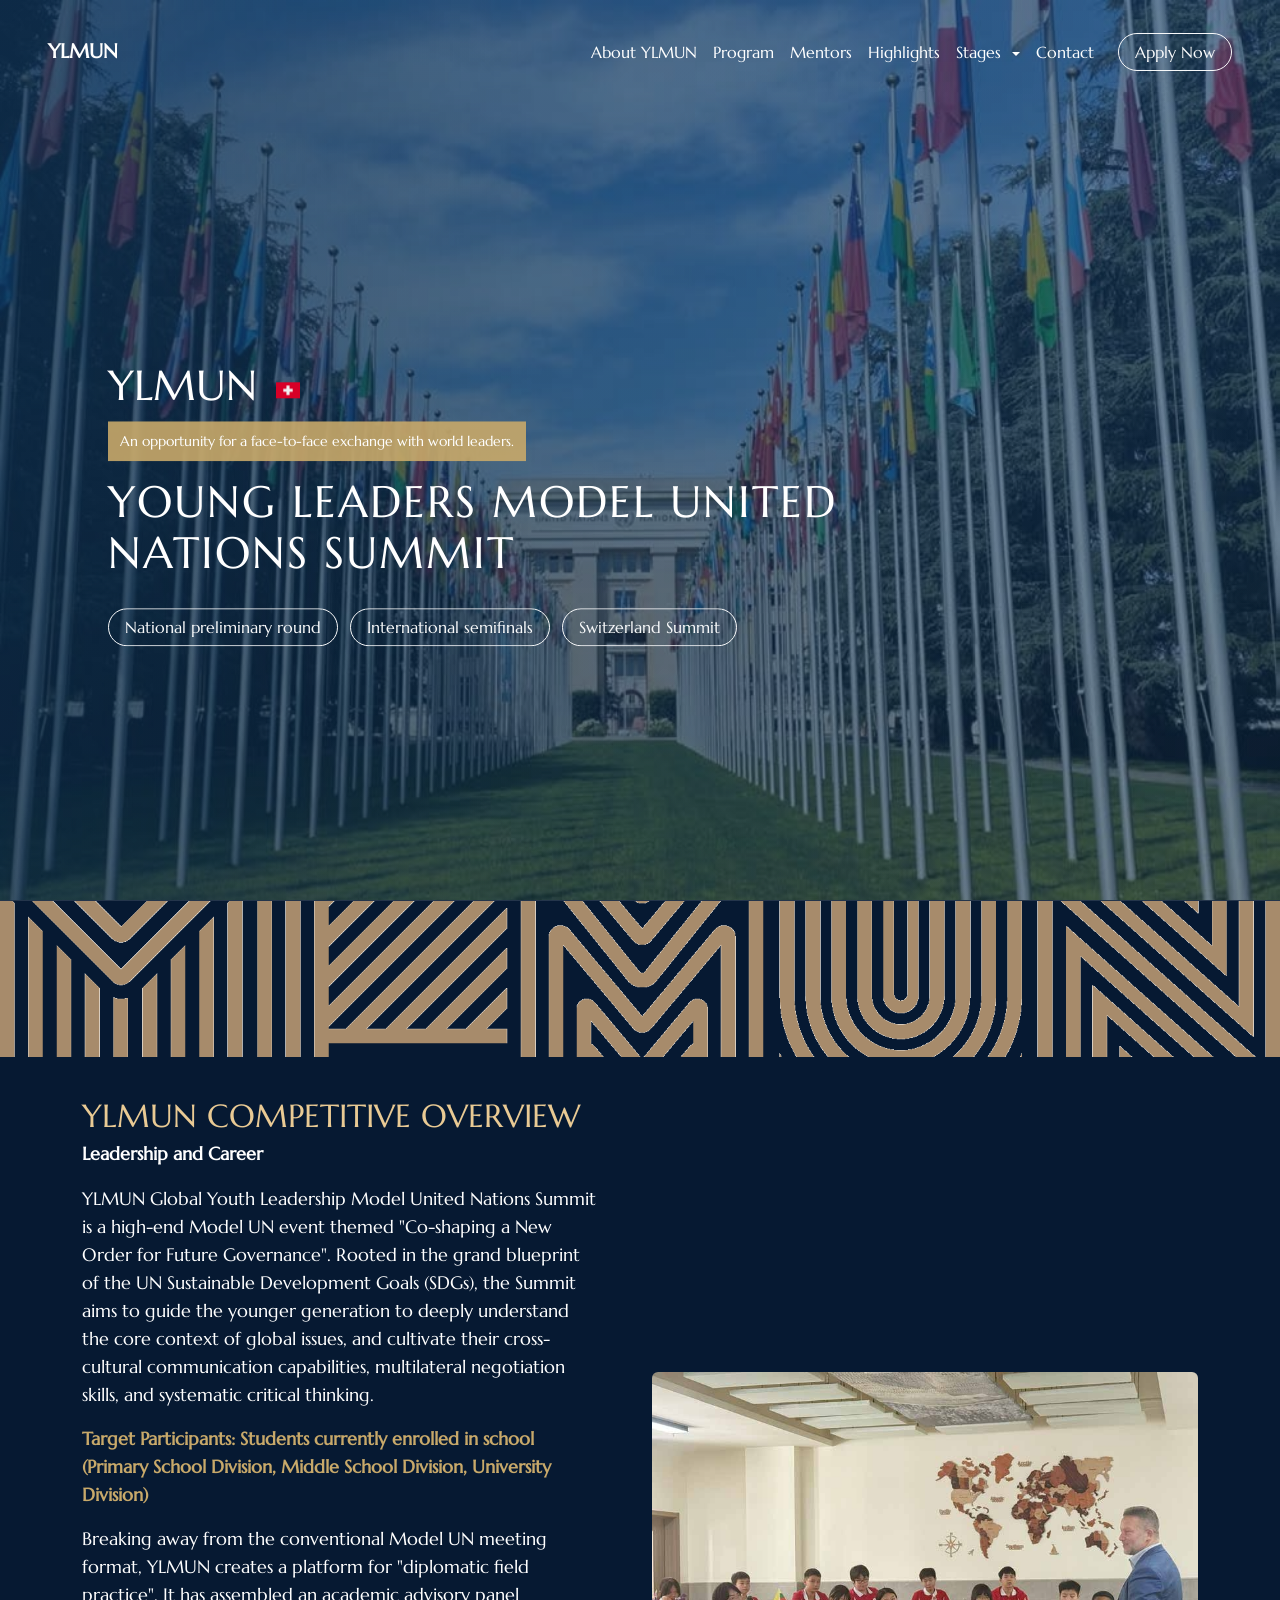
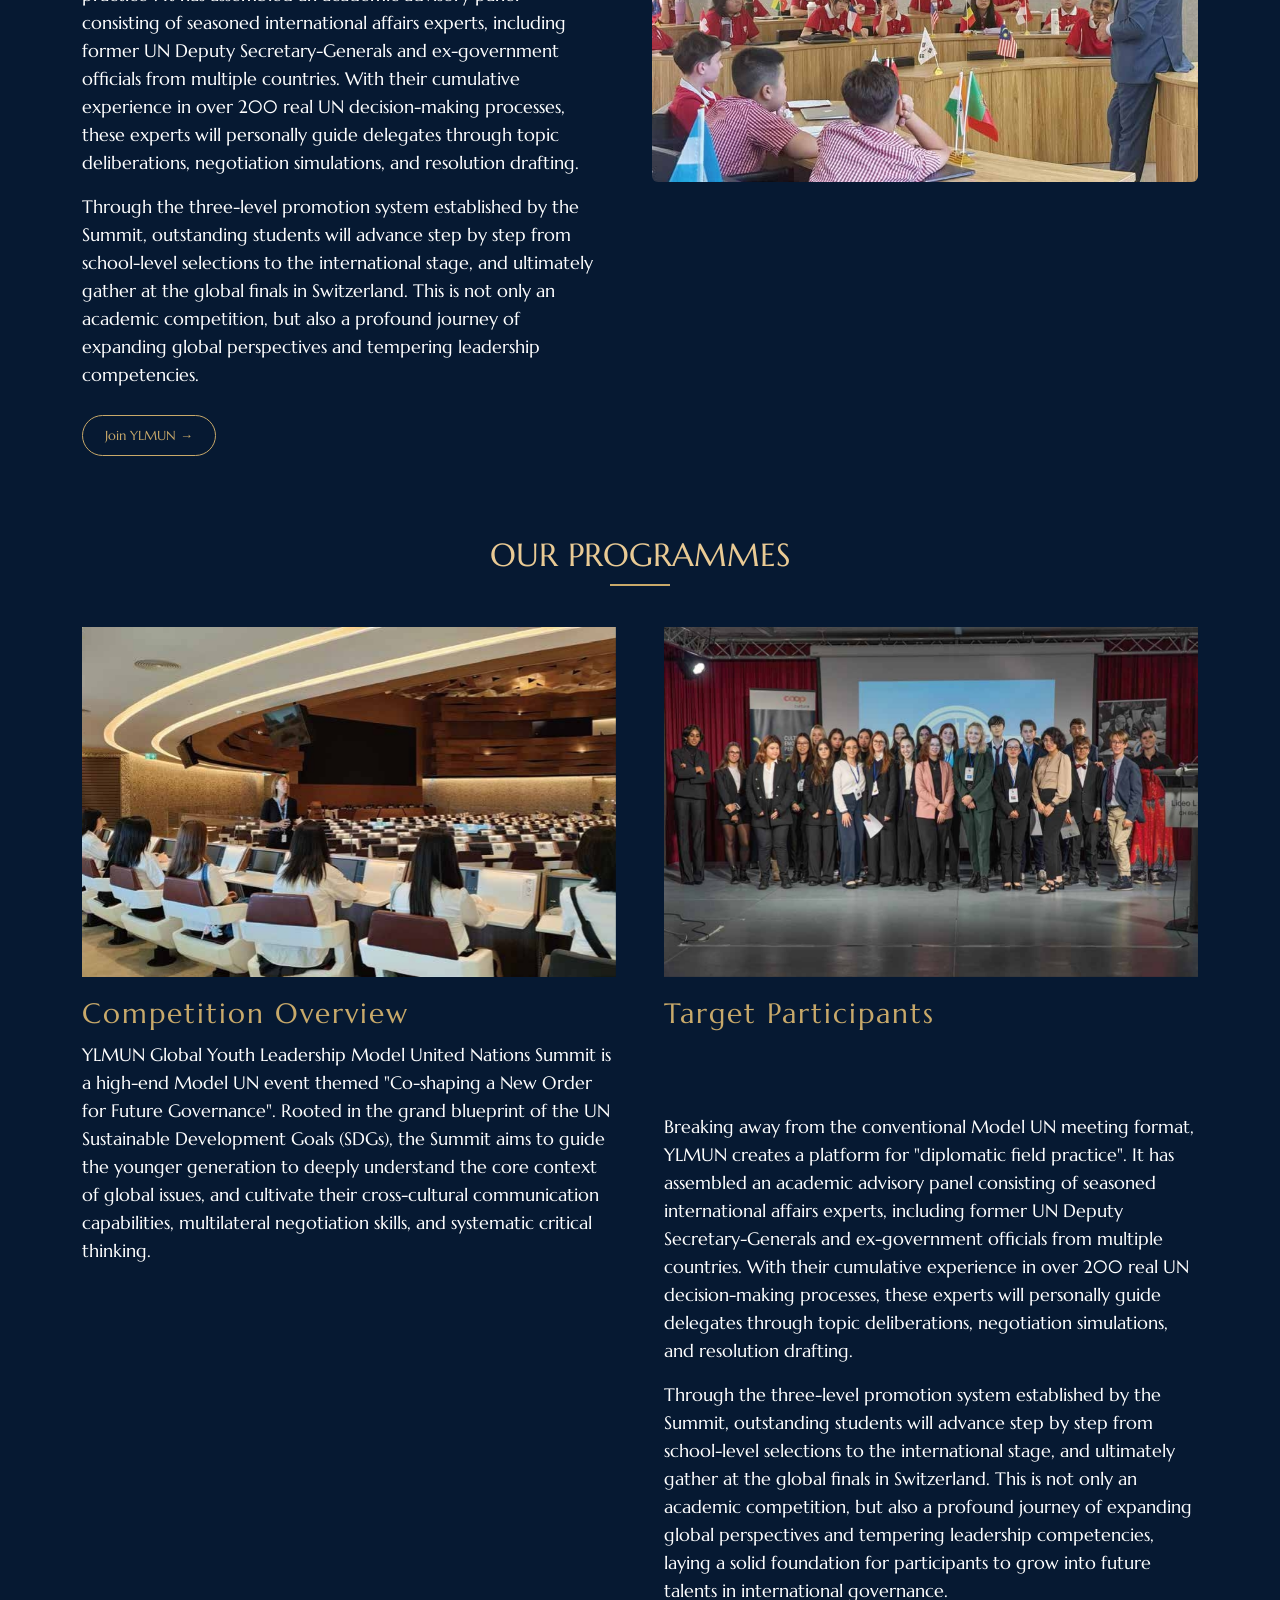
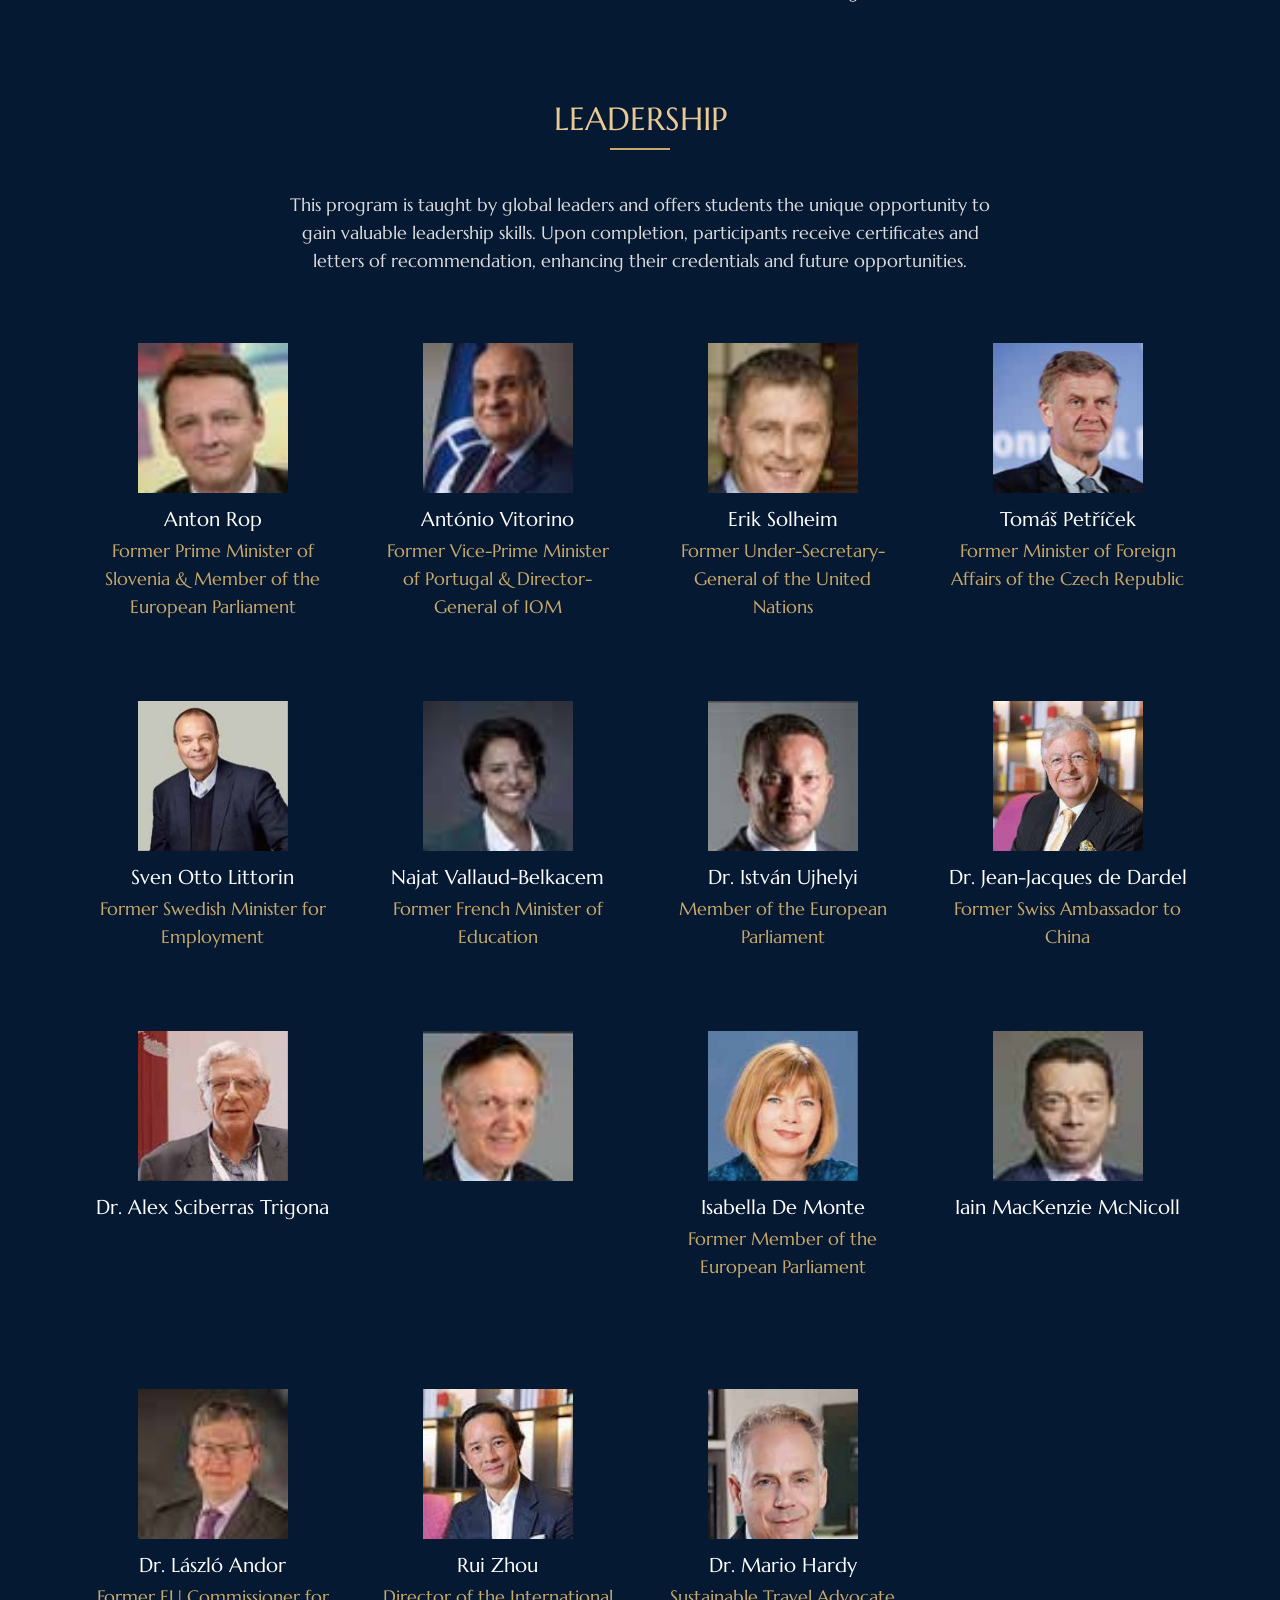
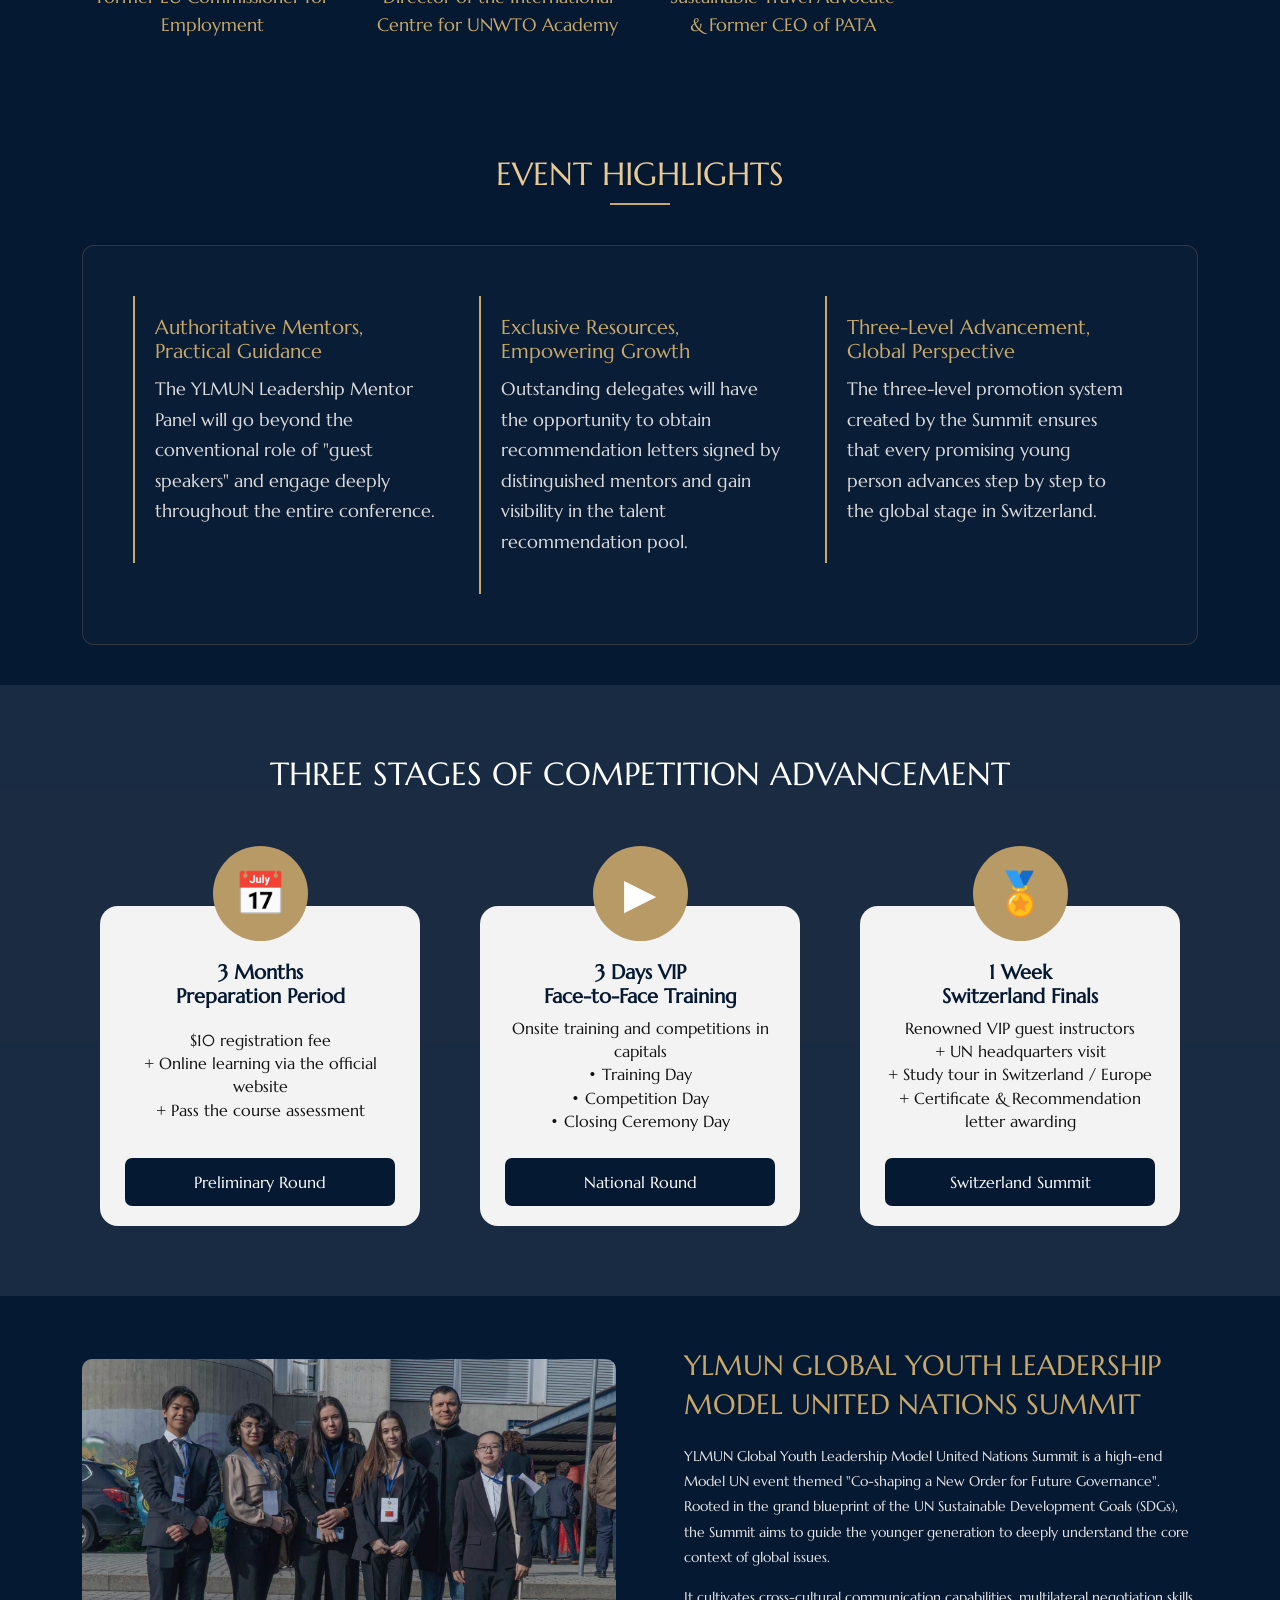
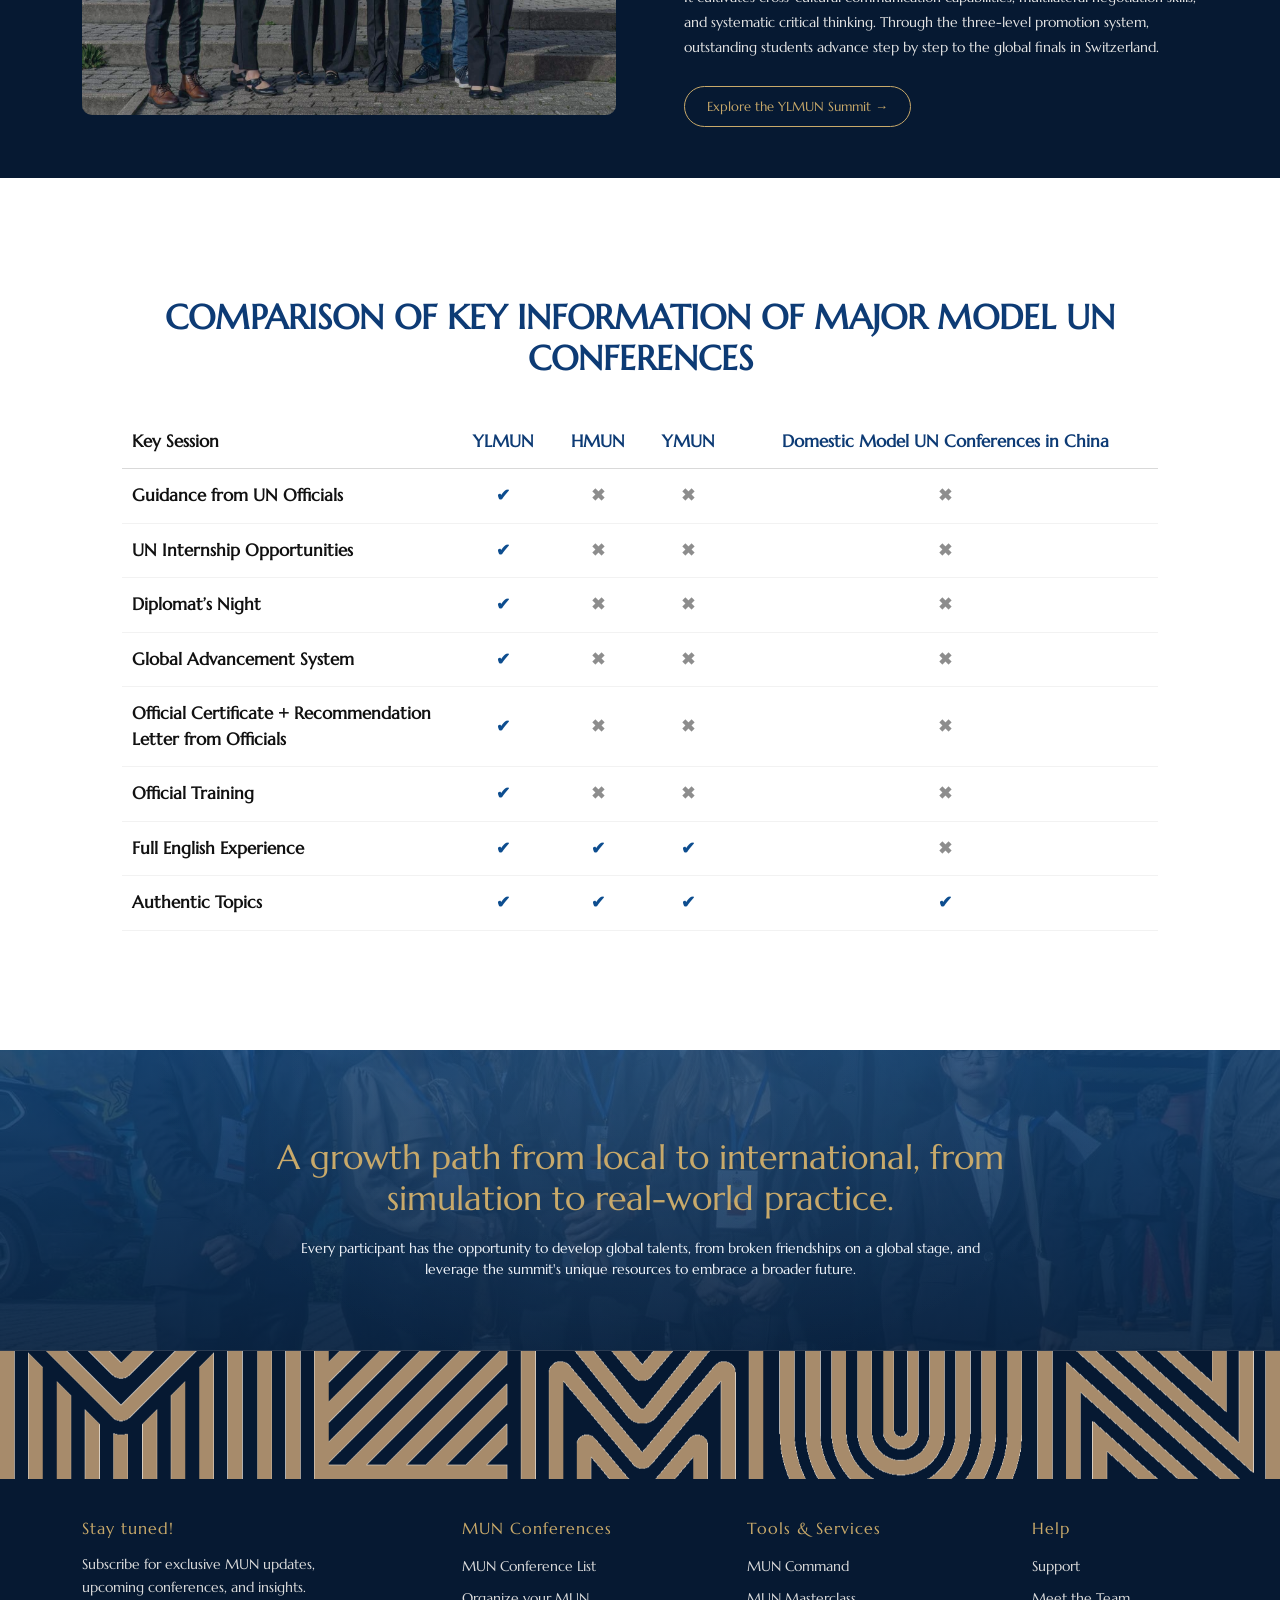
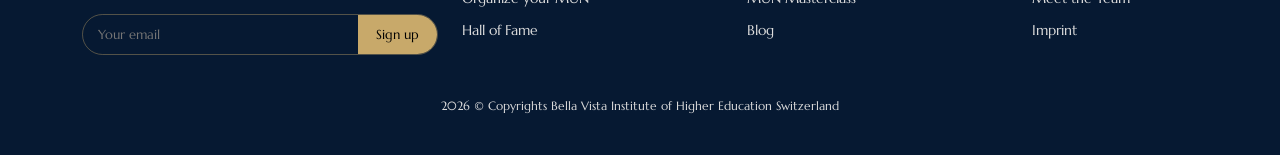
==== commit 645b6c54: "banner image add" ====
--- a/index.html
+++ b/index.html
@@ -154,7 +154,7 @@
             <!-- <video autoplay muted loop playsinline>
             <source src="https://cdn.coverr.co/videos/coverr-students-working-together-5172/1080p.mp4" type="video/mp4">
         </video> -->
-            <img src="../ylmun-new/images/ylmun-banner.jpg" alt="">
+            <img src="./images/ylmun-banner.jpg" alt="">
         </div>
 
         <!-- OVERLAY -->
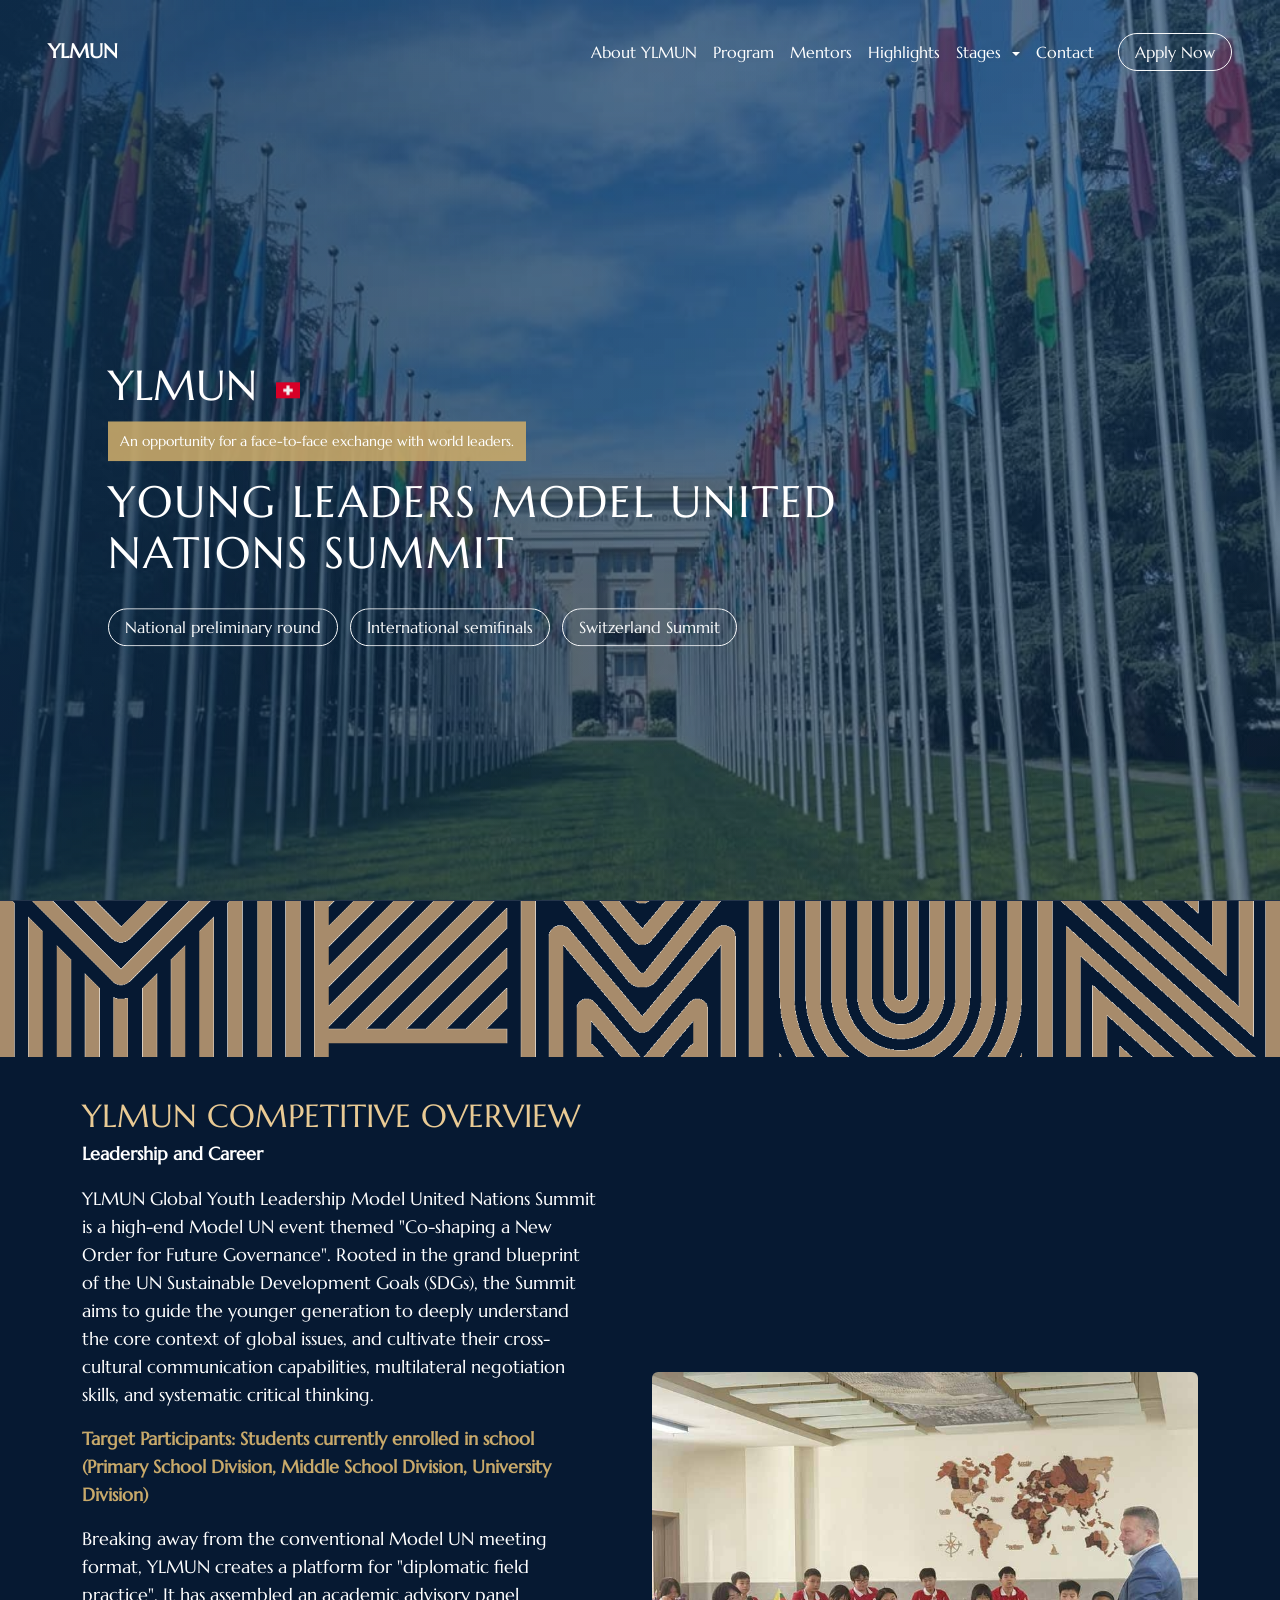
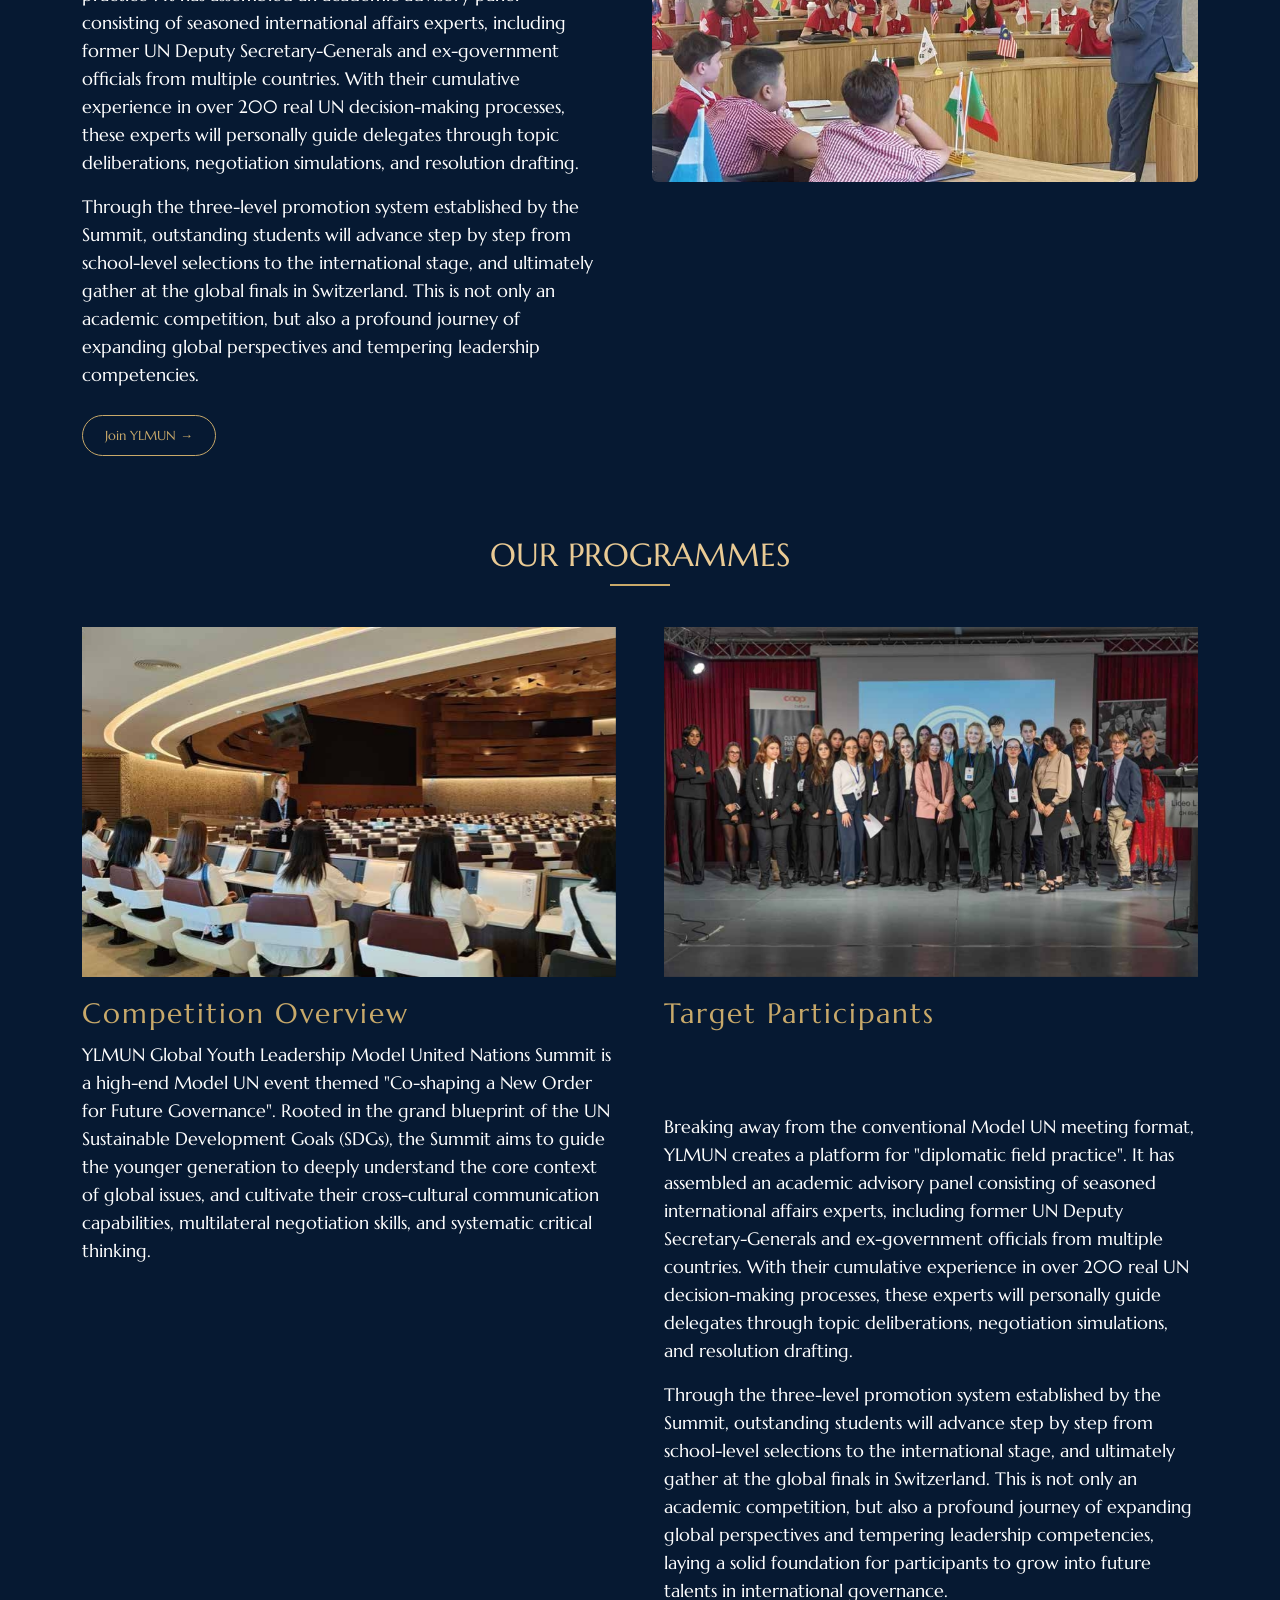
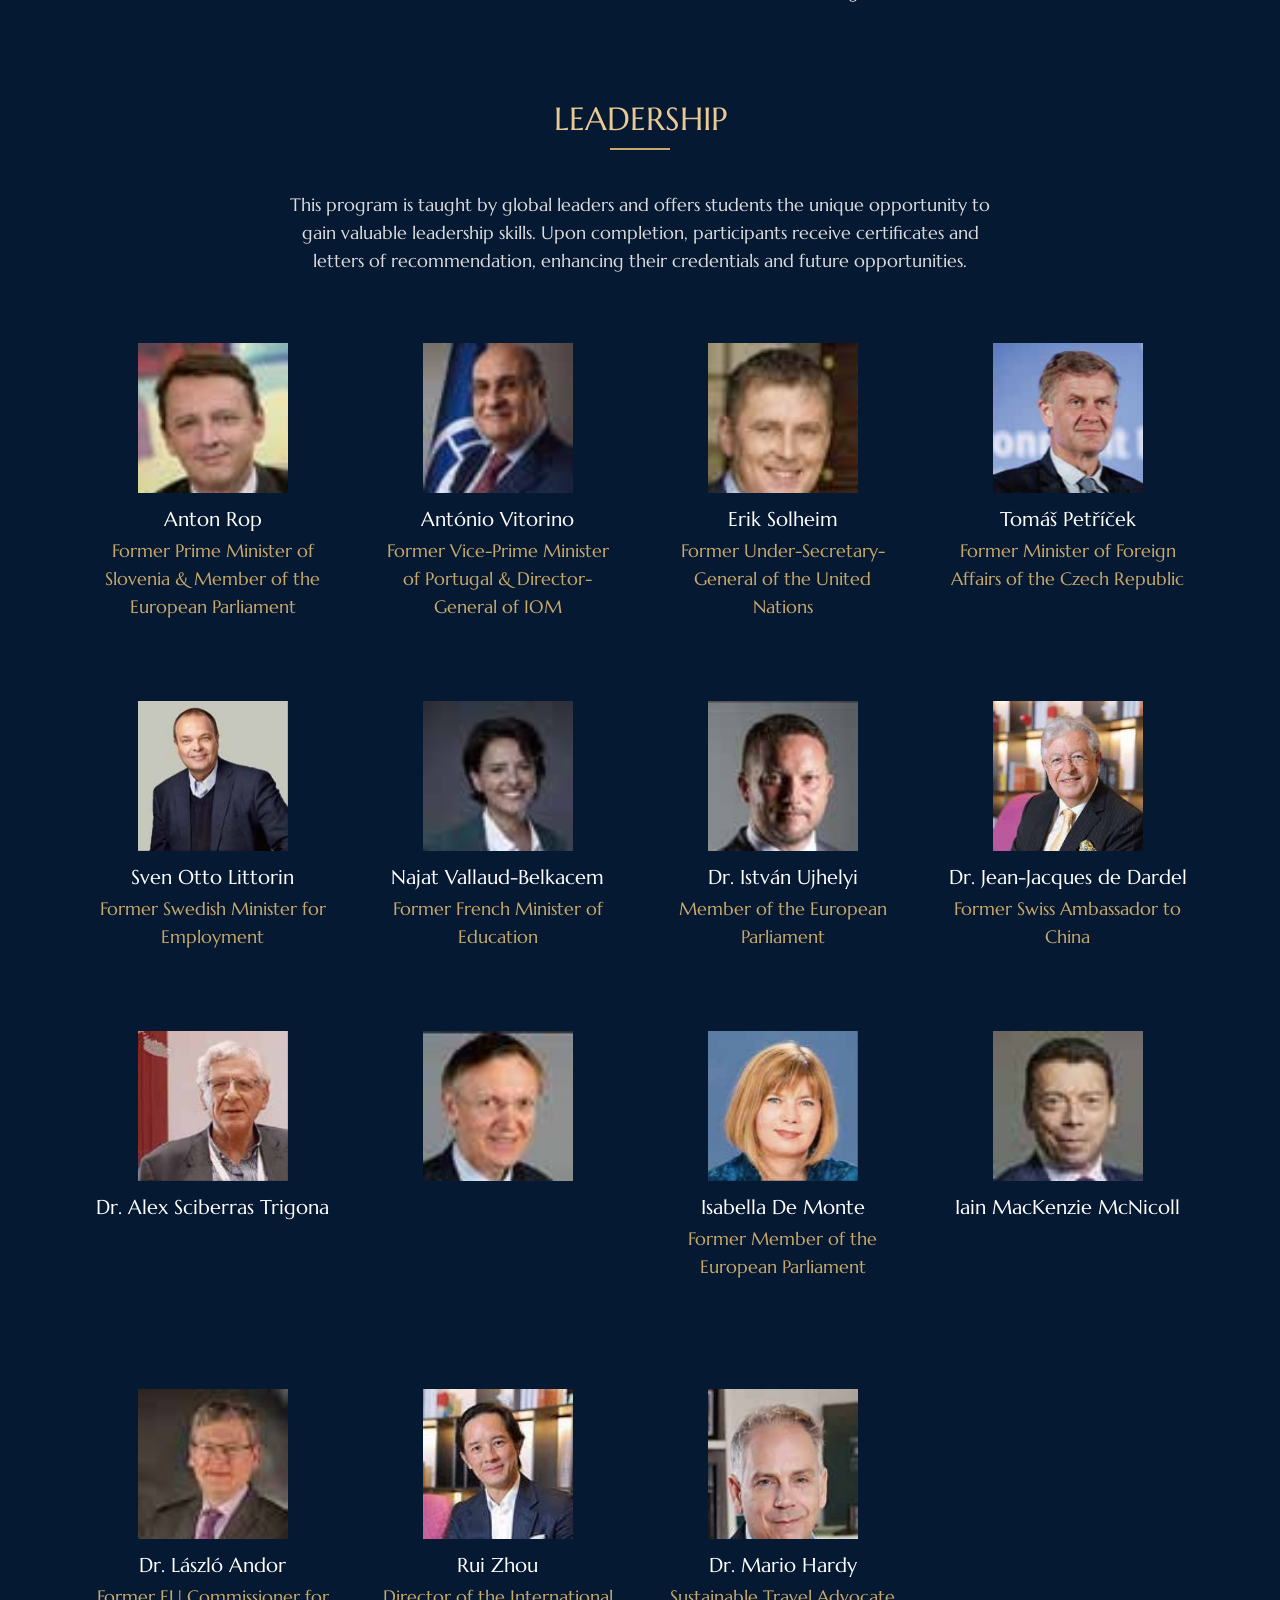
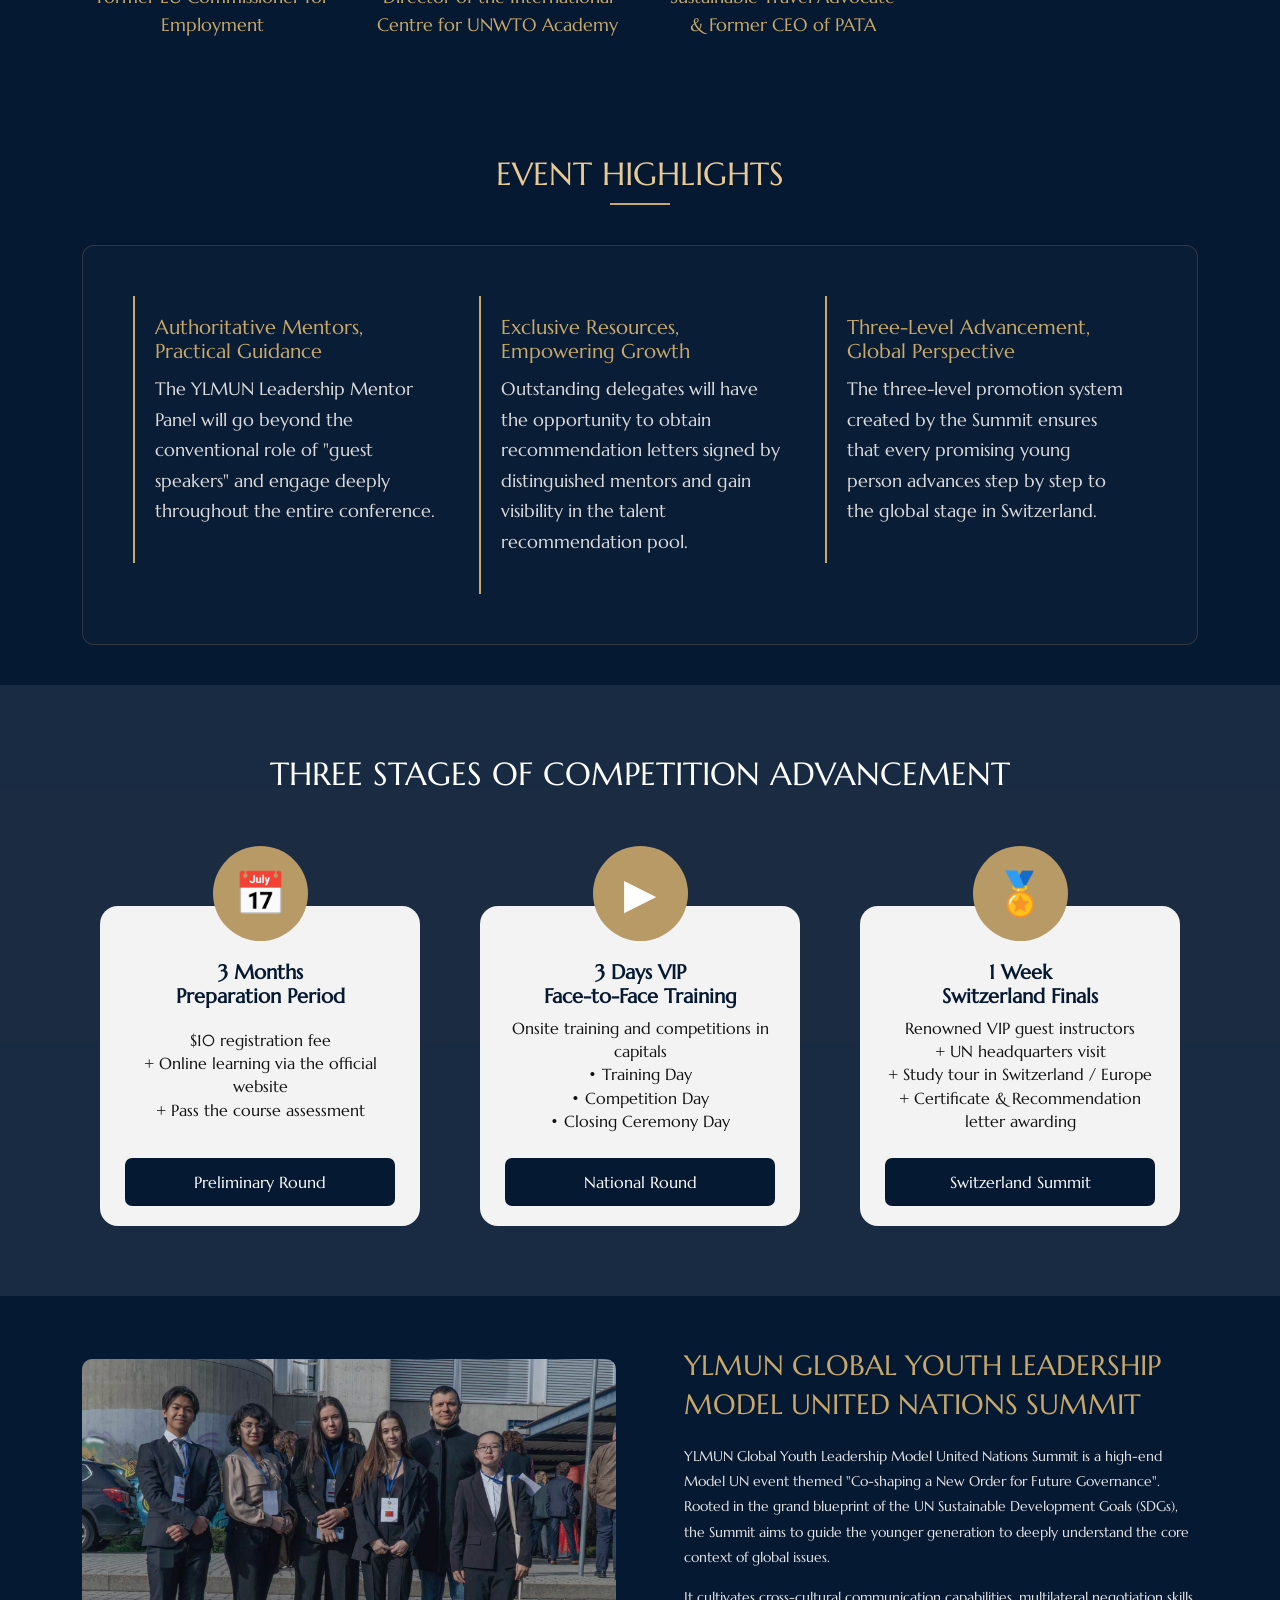
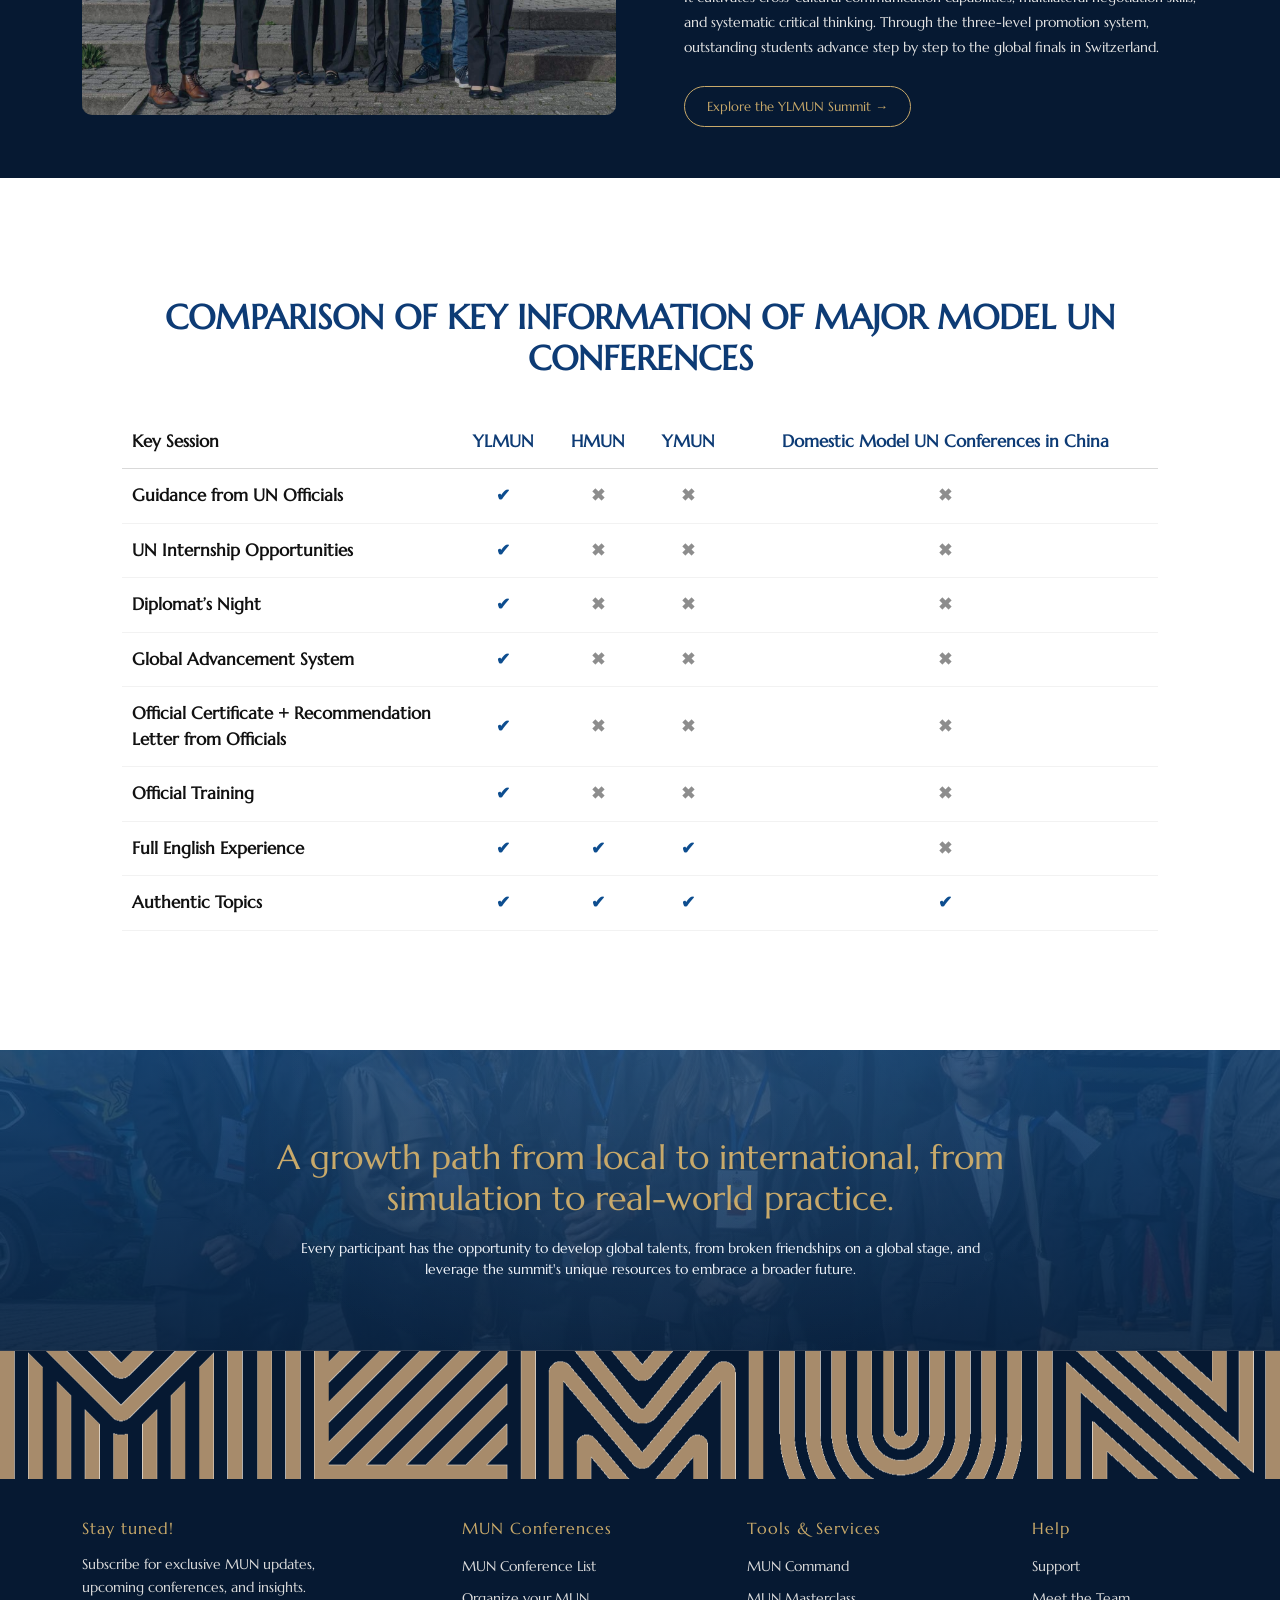
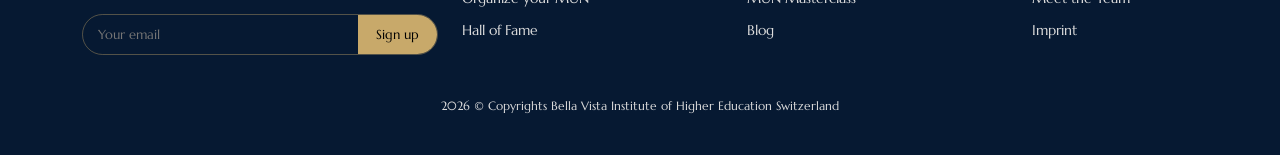
==== commit 87854ad6: "Added title in all pages" ====
--- a/index.html
+++ b/index.html
@@ -17,7 +17,7 @@
     <!-- Custom CSS -->
     <link rel="stylesheet" href="css/style.css">
 
-    <title>YLMUN</title>
+    <title>YLMUN | Global Youth Leadership Model United Nations Summit</title>
 </head>
 
 <body>
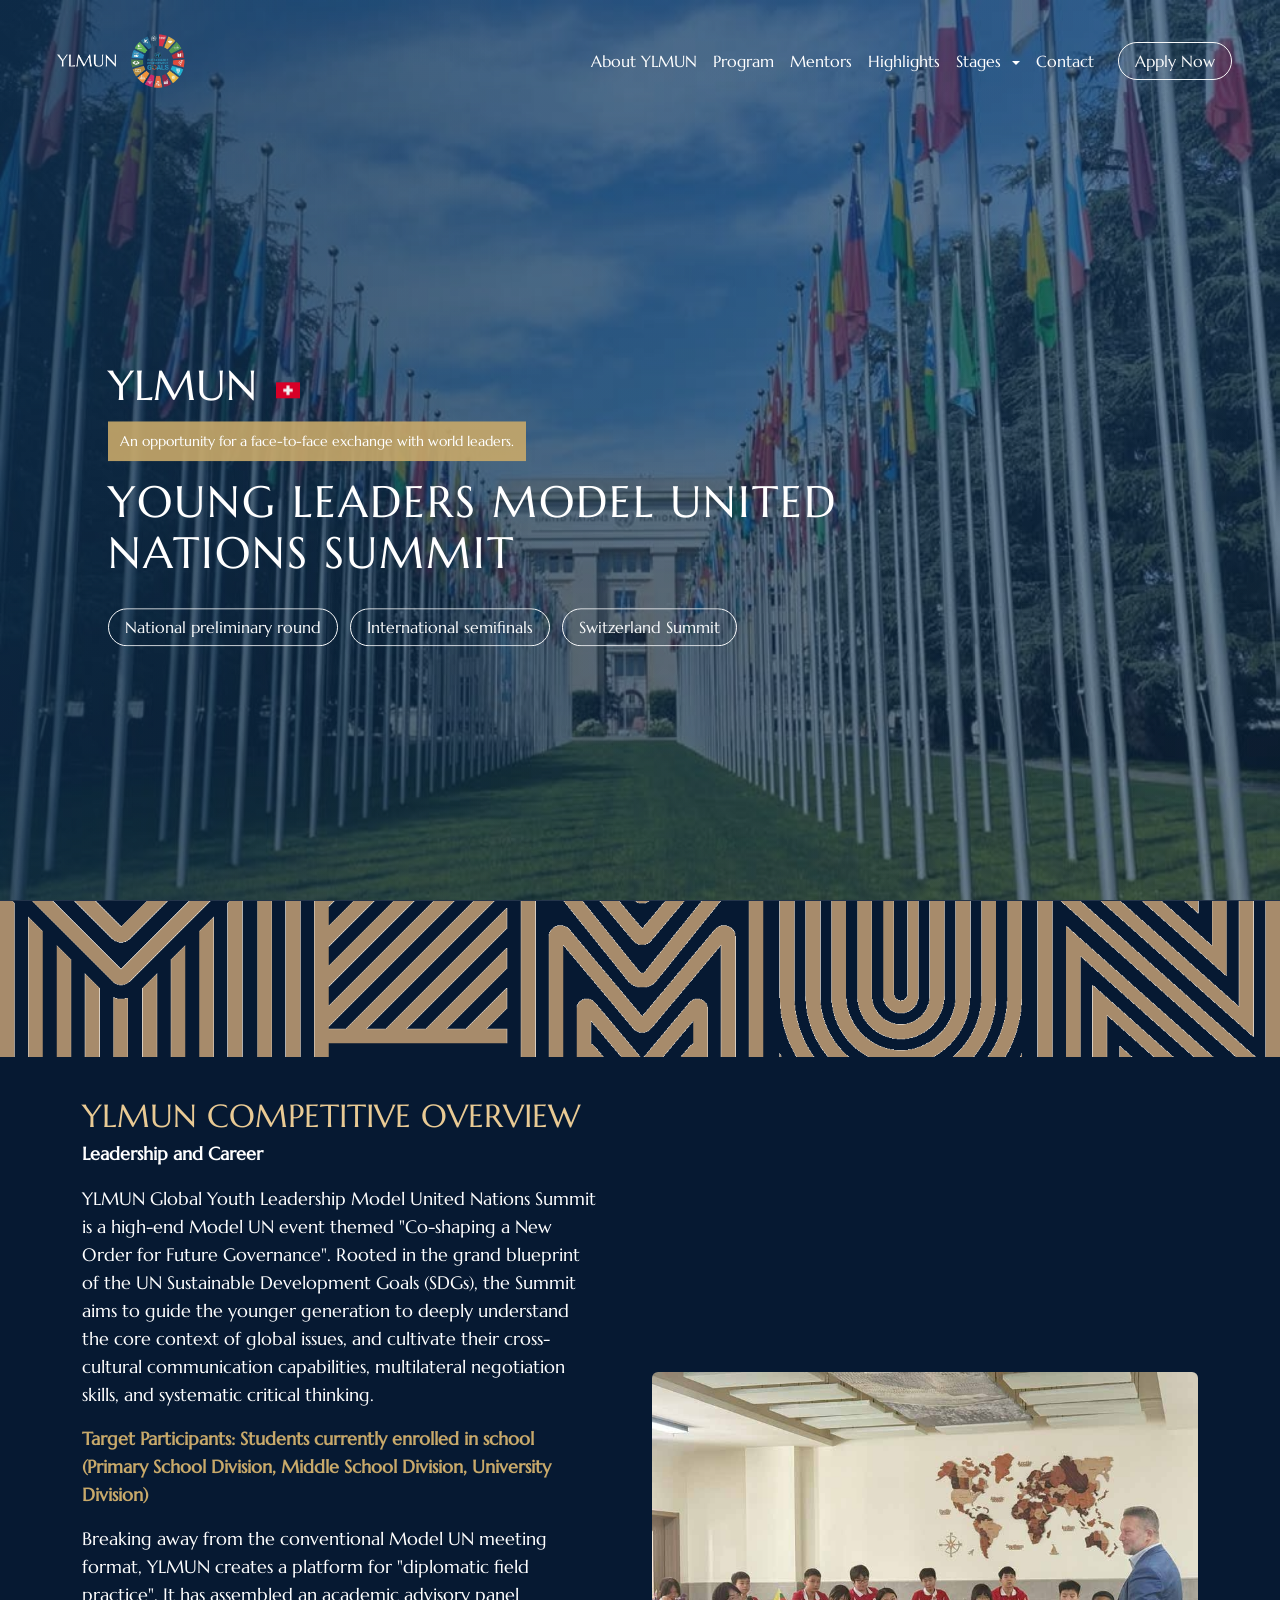
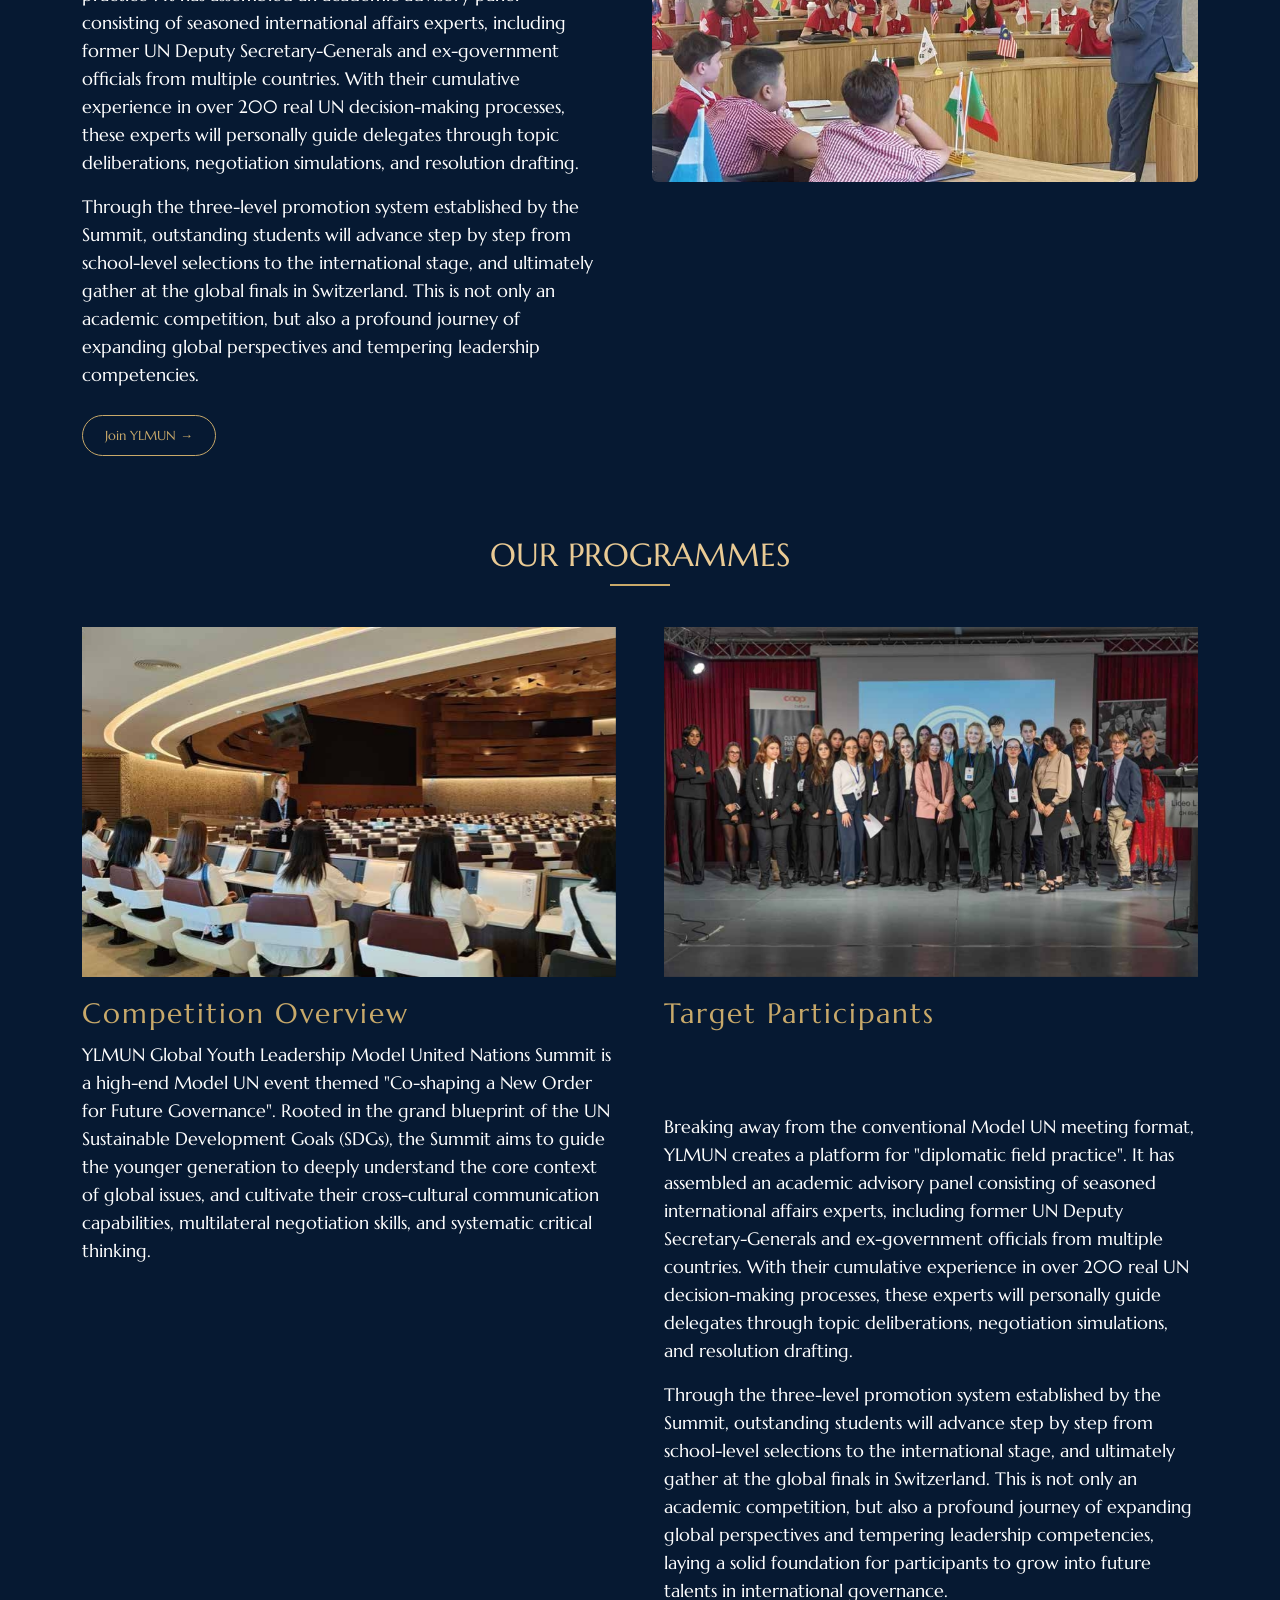
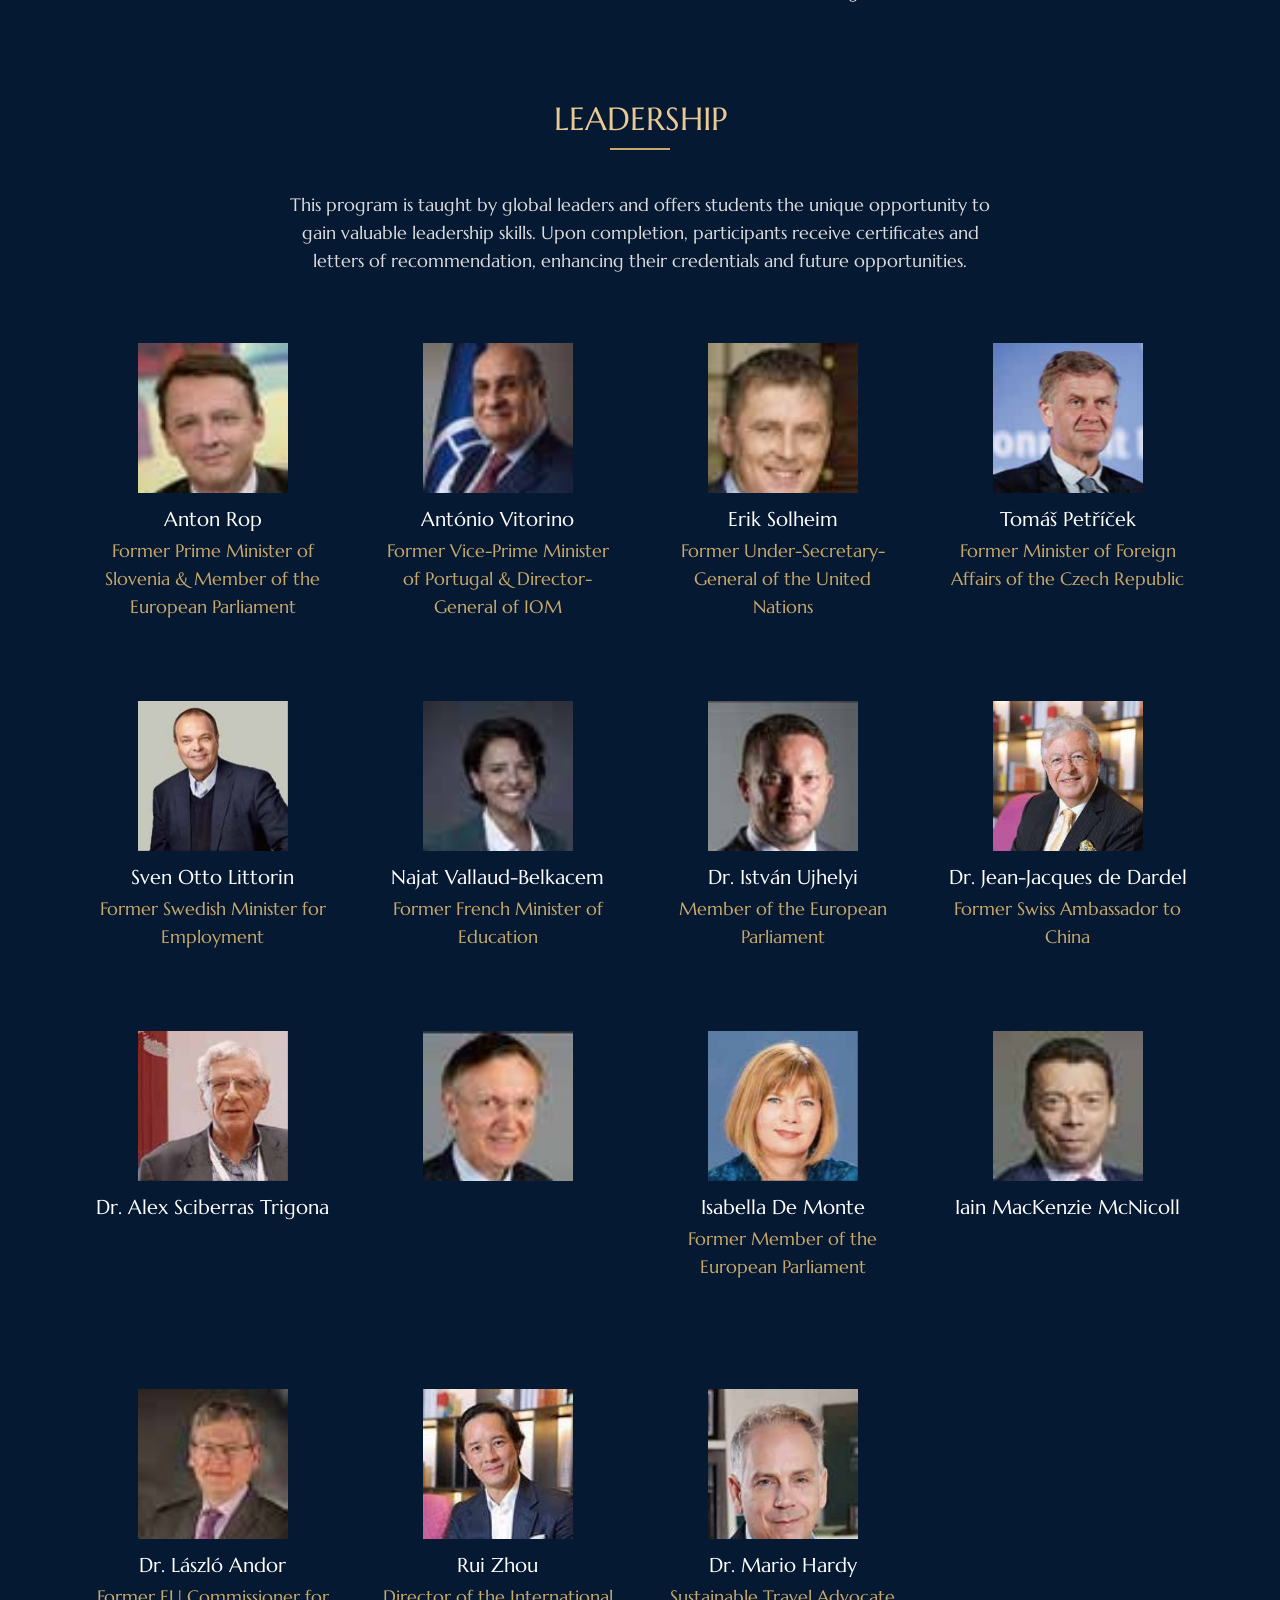
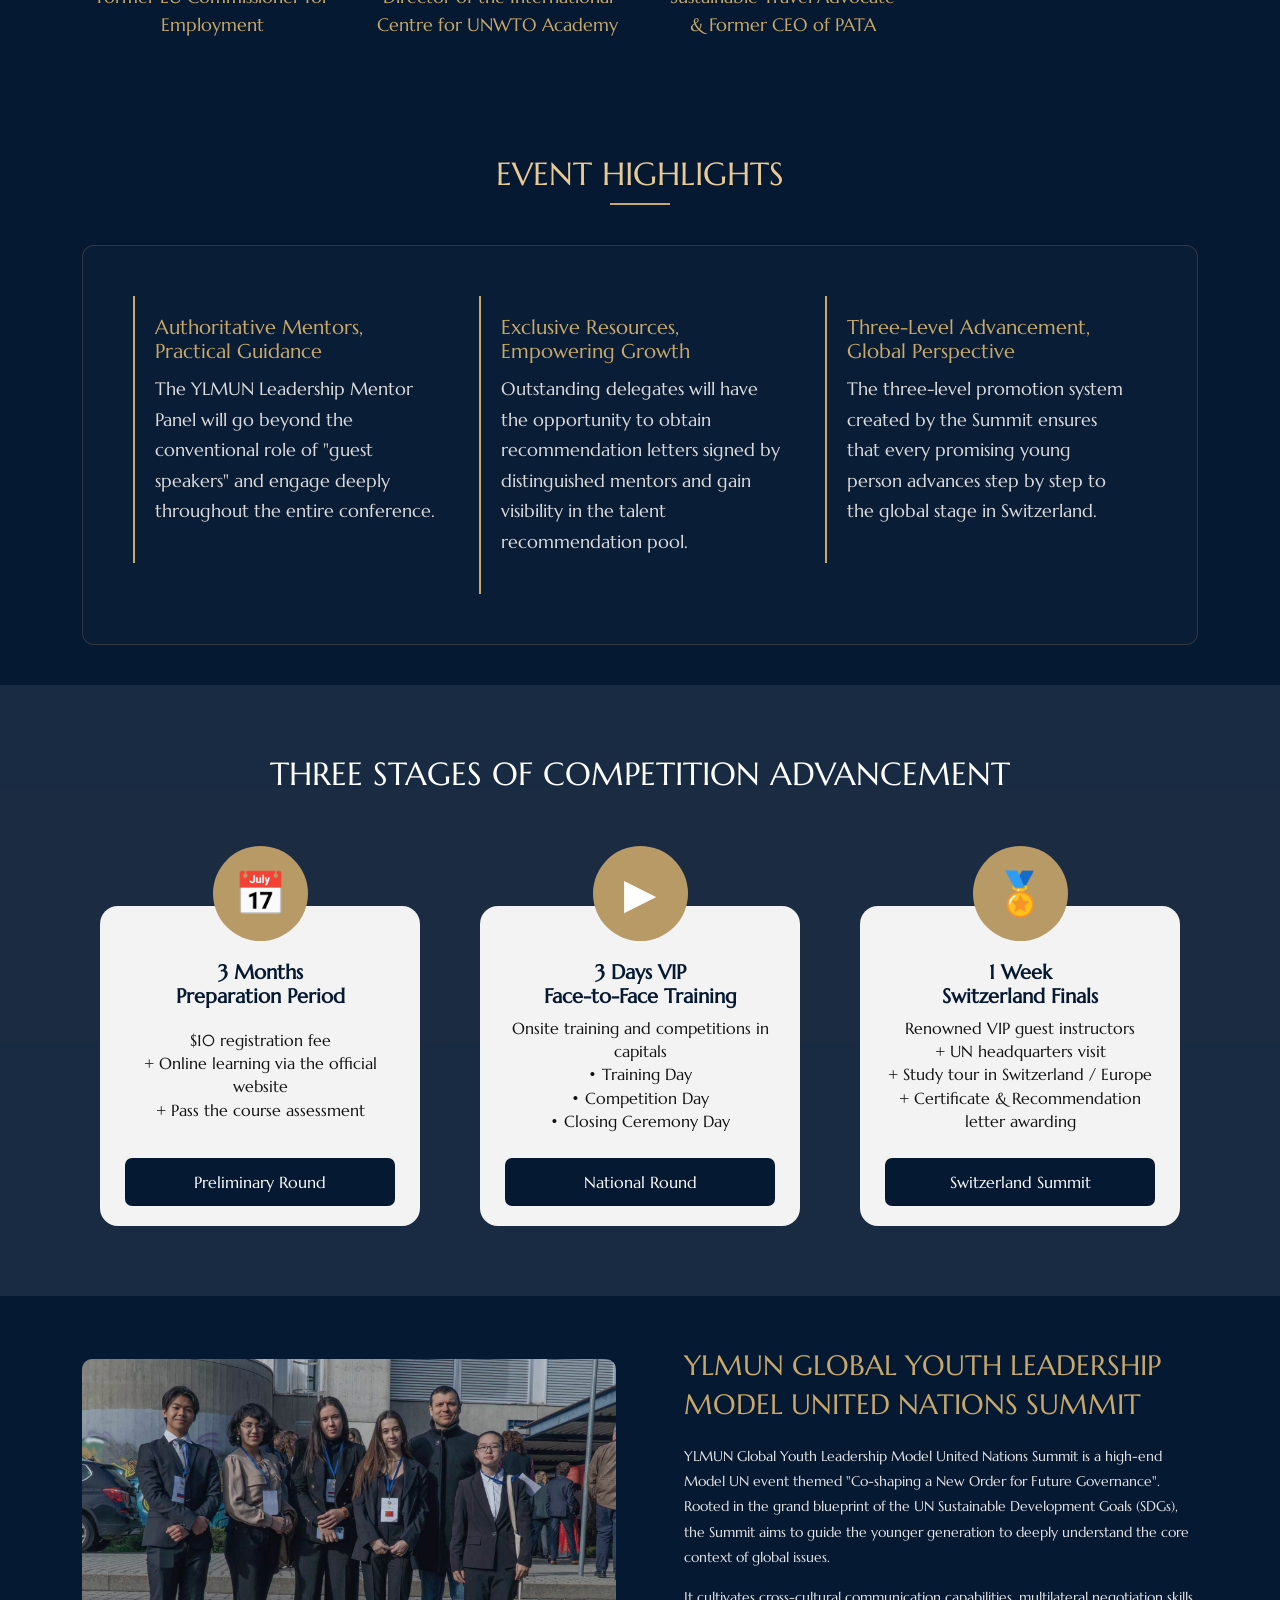
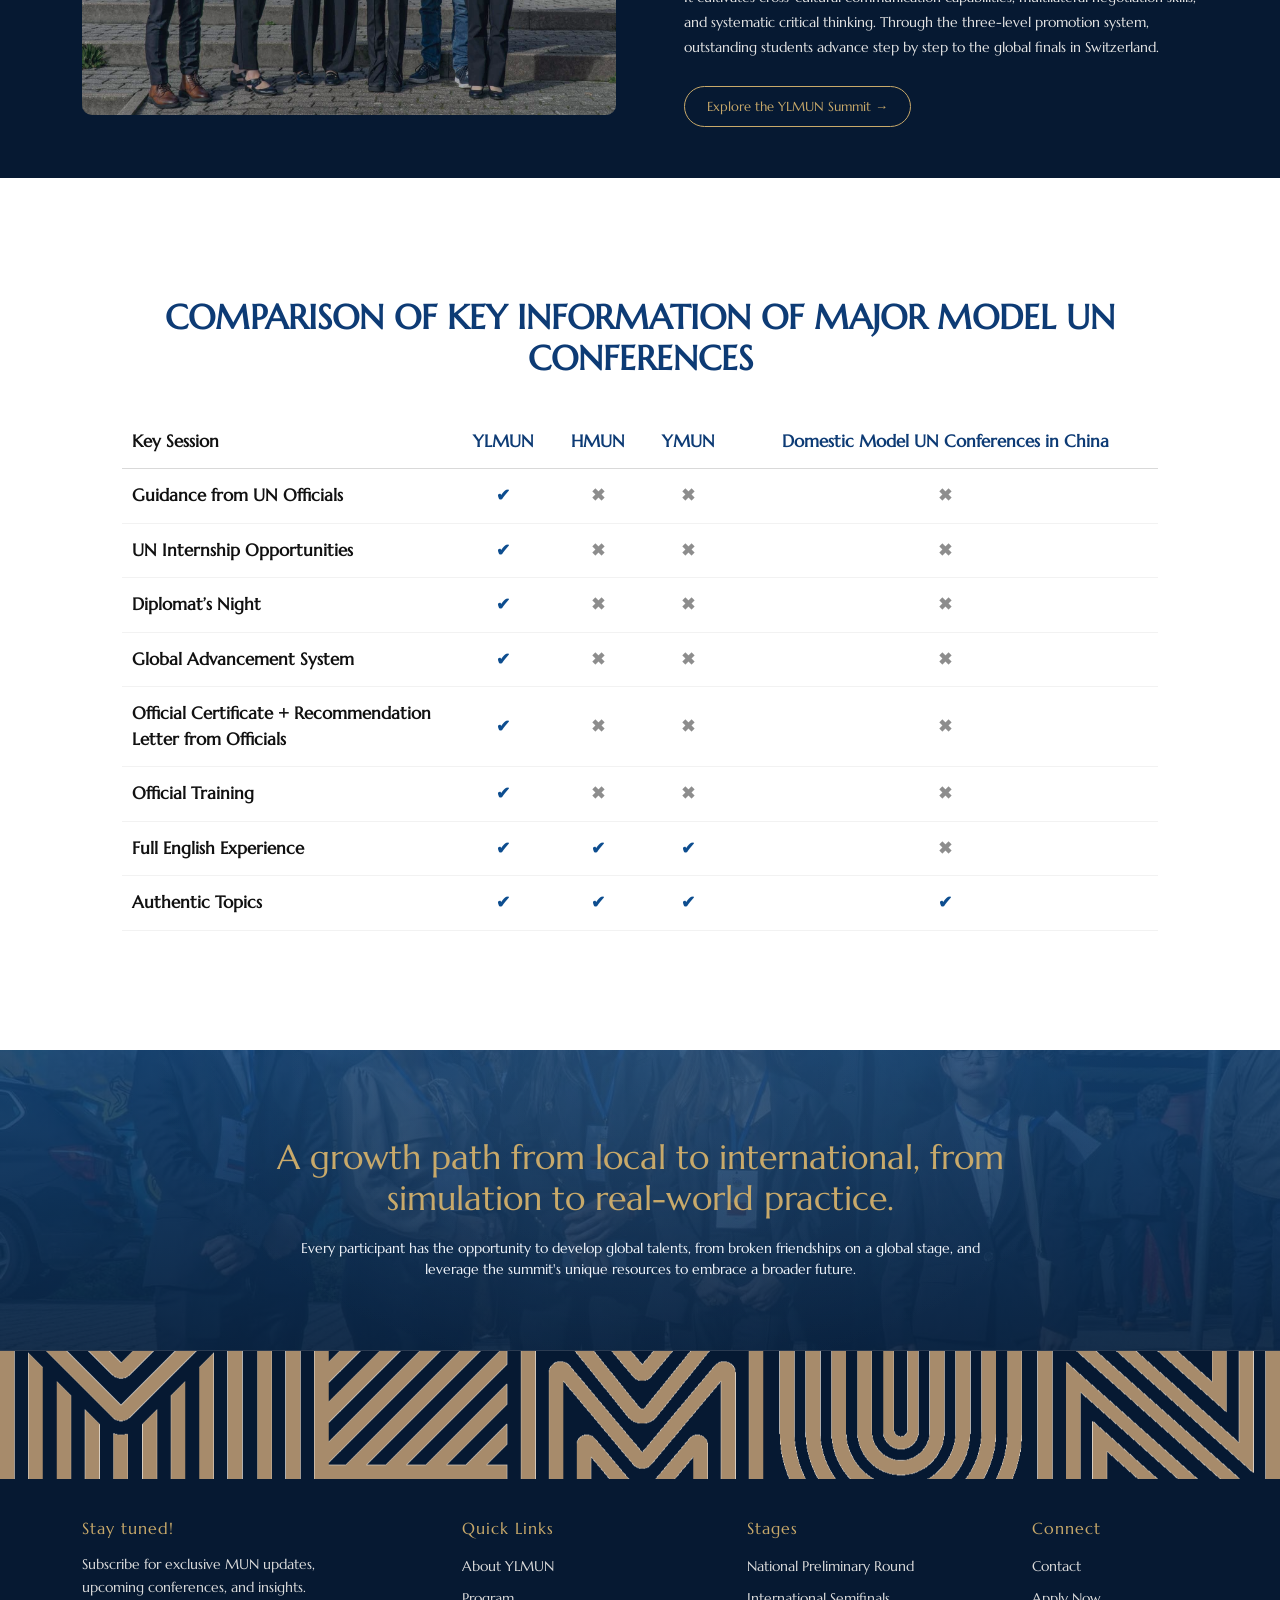
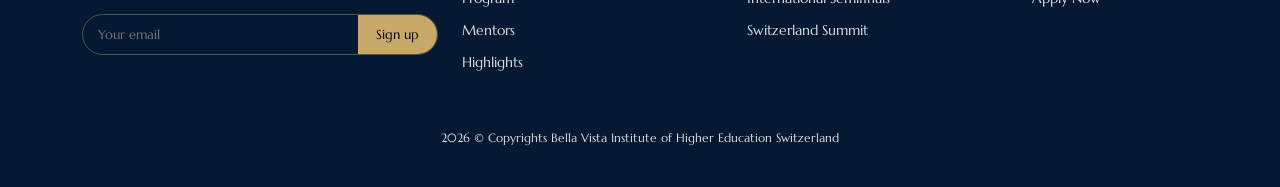
==== commit a55deb6f: "add logo in header" ====
--- a/index.html
+++ b/index.html
@@ -83,7 +83,7 @@
 
                 <!-- Logo -->
                 <a class="navbar-brand d-flex align-items-center" href="index.html">
-                    <span class="fw-bold">YLMUN</span>
+                    <img src="images/ylmun-logo.png" alt="YLMUN Logo" class="ylmun-header-logo">
                 </a>
 
                 <!-- Mobile Toggle -->
@@ -945,43 +945,40 @@
                 </div>
 
 
-                <!-- MUN Conferences -->
                 <div class="col-lg-3 col-md-6 footer-col">
 
-                    <h4>MUN Conferences</h4>
+                    <h4>Quick Links</h4>
 
                     <ul>
-                        <li><a href="#">MUN Conference List</a></li>
-                        <li><a href="#">Organize your MUN</a></li>
-                        <li><a href="#">Hall of Fame</a></li>
+                        <li><a href="index.html#about">About YLMUN</a></li>
+                        <li><a href="index.html#program">Program</a></li>
+                        <li><a href="index.html#mentors">Mentors</a></li>
+                        <li><a href="index.html#highlights">Highlights</a></li>
                     </ul>
 
                 </div>
 
 
-                <!-- Tools & Services -->
                 <div class="col-lg-3 col-md-6 footer-col">
 
-                    <h4>Tools &amp; Services</h4>
+                    <h4>Stages</h4>
 
                     <ul>
-                        <li><a href="#">MUN Command</a></li>
-                        <li><a href="#">MUN Masterclass</a></li>
-                        <li><a href="#">Blog</a></li>
+                        <li><a href="prelimanary-round.html">National Preliminary Round</a></li>
+                        <li><a href="international-semifinal.html">International Semifinals</a></li>
+                        <li><a href="switzerland-summit.html">Switzerland Summit</a></li>
                     </ul>
 
                 </div>
 
 
-                <!-- Help -->
                 <div class="col-lg-2 col-md-6 footer-col">
 
-                    <h4>Help</h4>
+                    <h4>Connect</h4>
 
                     <ul>
-                        <li><a href="#">Support</a></li>
-                        <li><a href="#">Meet the Team</a></li>
-                        <li><a href="#">Imprint</a></li>
+                        <li><a href="contact.html">Contact</a></li>
+                        <li><a href="contact.html#contact-form">Apply Now</a></li>
                     </ul>
 
                 </div>
--- a/css/style.css
+++ b/css/style.css
@@ -60,6 +60,20 @@
         top: 24px;
         left: 0;
         z-index: 999;
+    }
+
+    .main-header .navbar-brand {
+        padding: 0;
+        margin-right: 14px;
+    }
+
+    .ylmun-header-logo {
+        display: block;
+        width: 150px;
+        height: 58px;
+        max-width: 34vw;
+        object-fit: cover;
+        object-position: center;
     }
 
     /* LOGO */
@@ -1622,6 +1636,12 @@
         padding: 12px 0;
     }
 
+    .ylmun-header-logo {
+        width: 115px;
+        height: 44px;
+        max-width: 40vw;
+    }
+
     .main-header .navbar-toggler {
         border-color: rgba(200, 169, 106, 0.5);
         box-shadow: none;
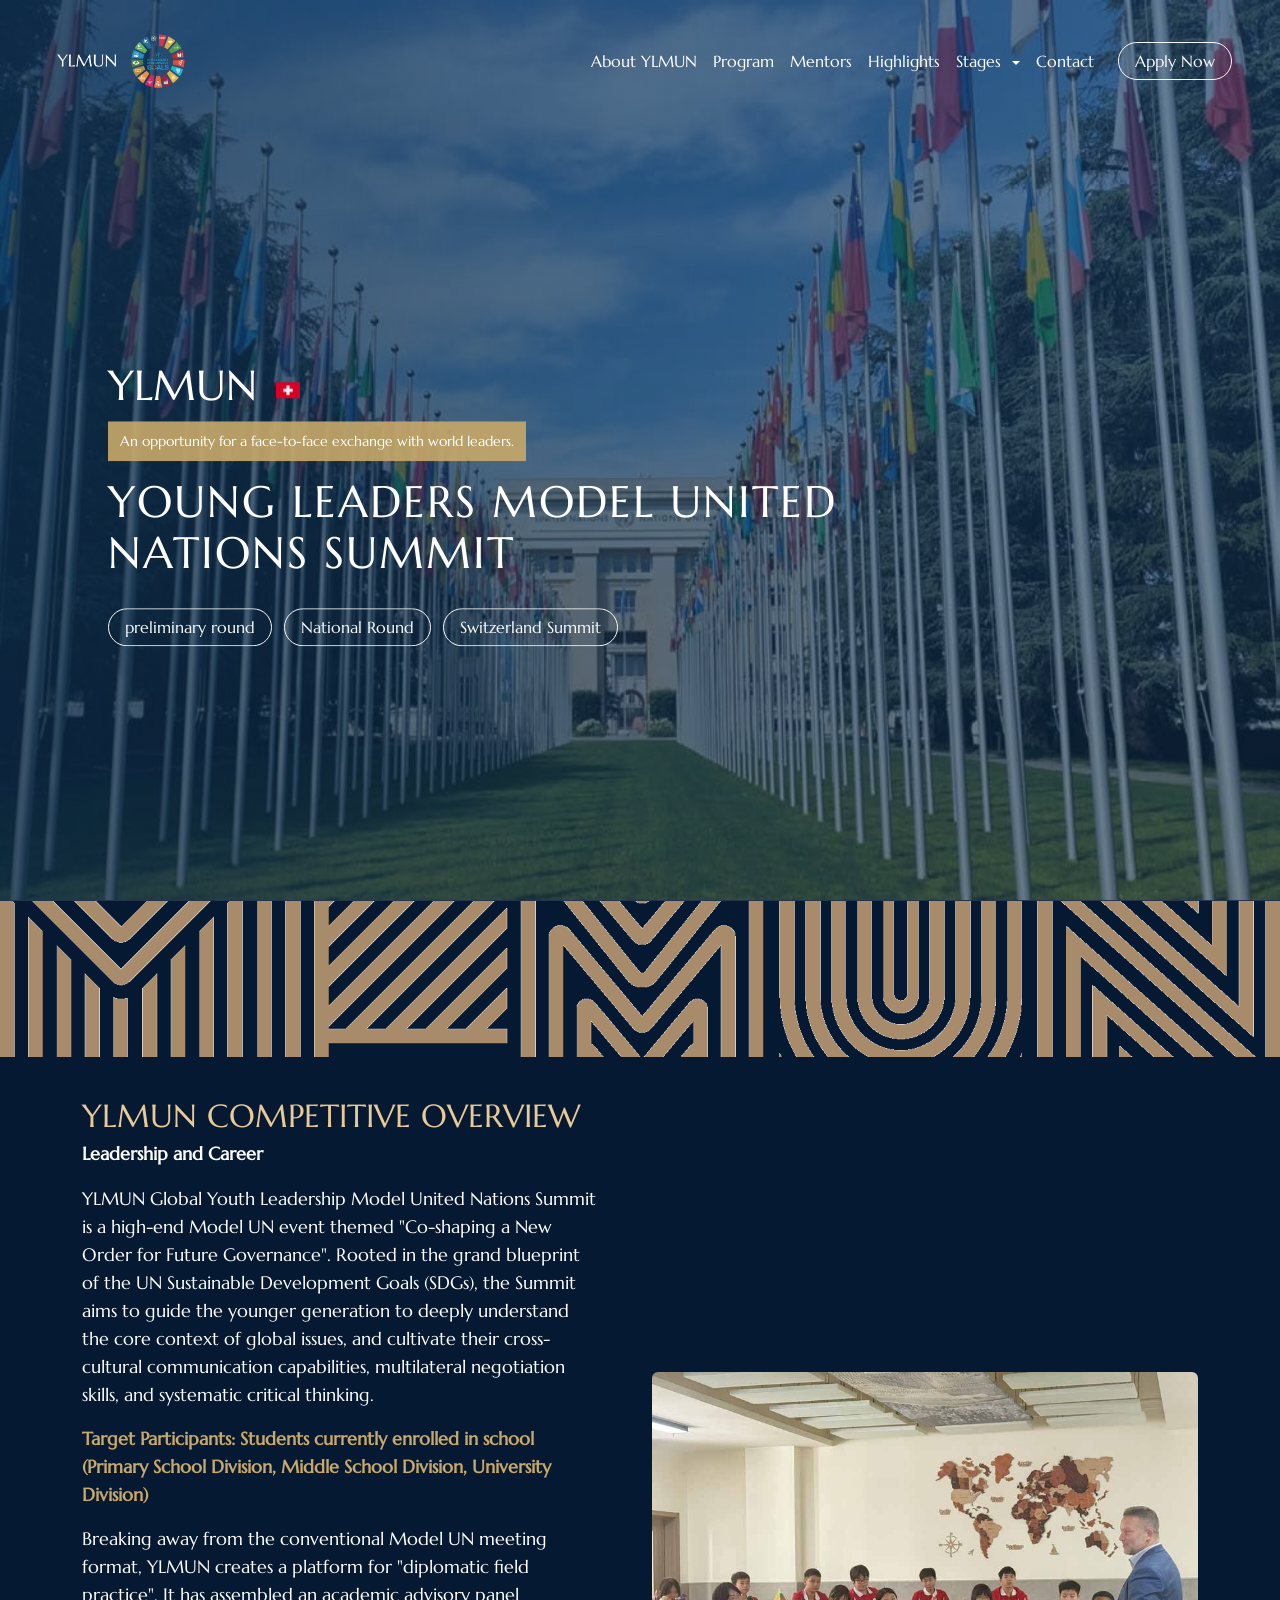
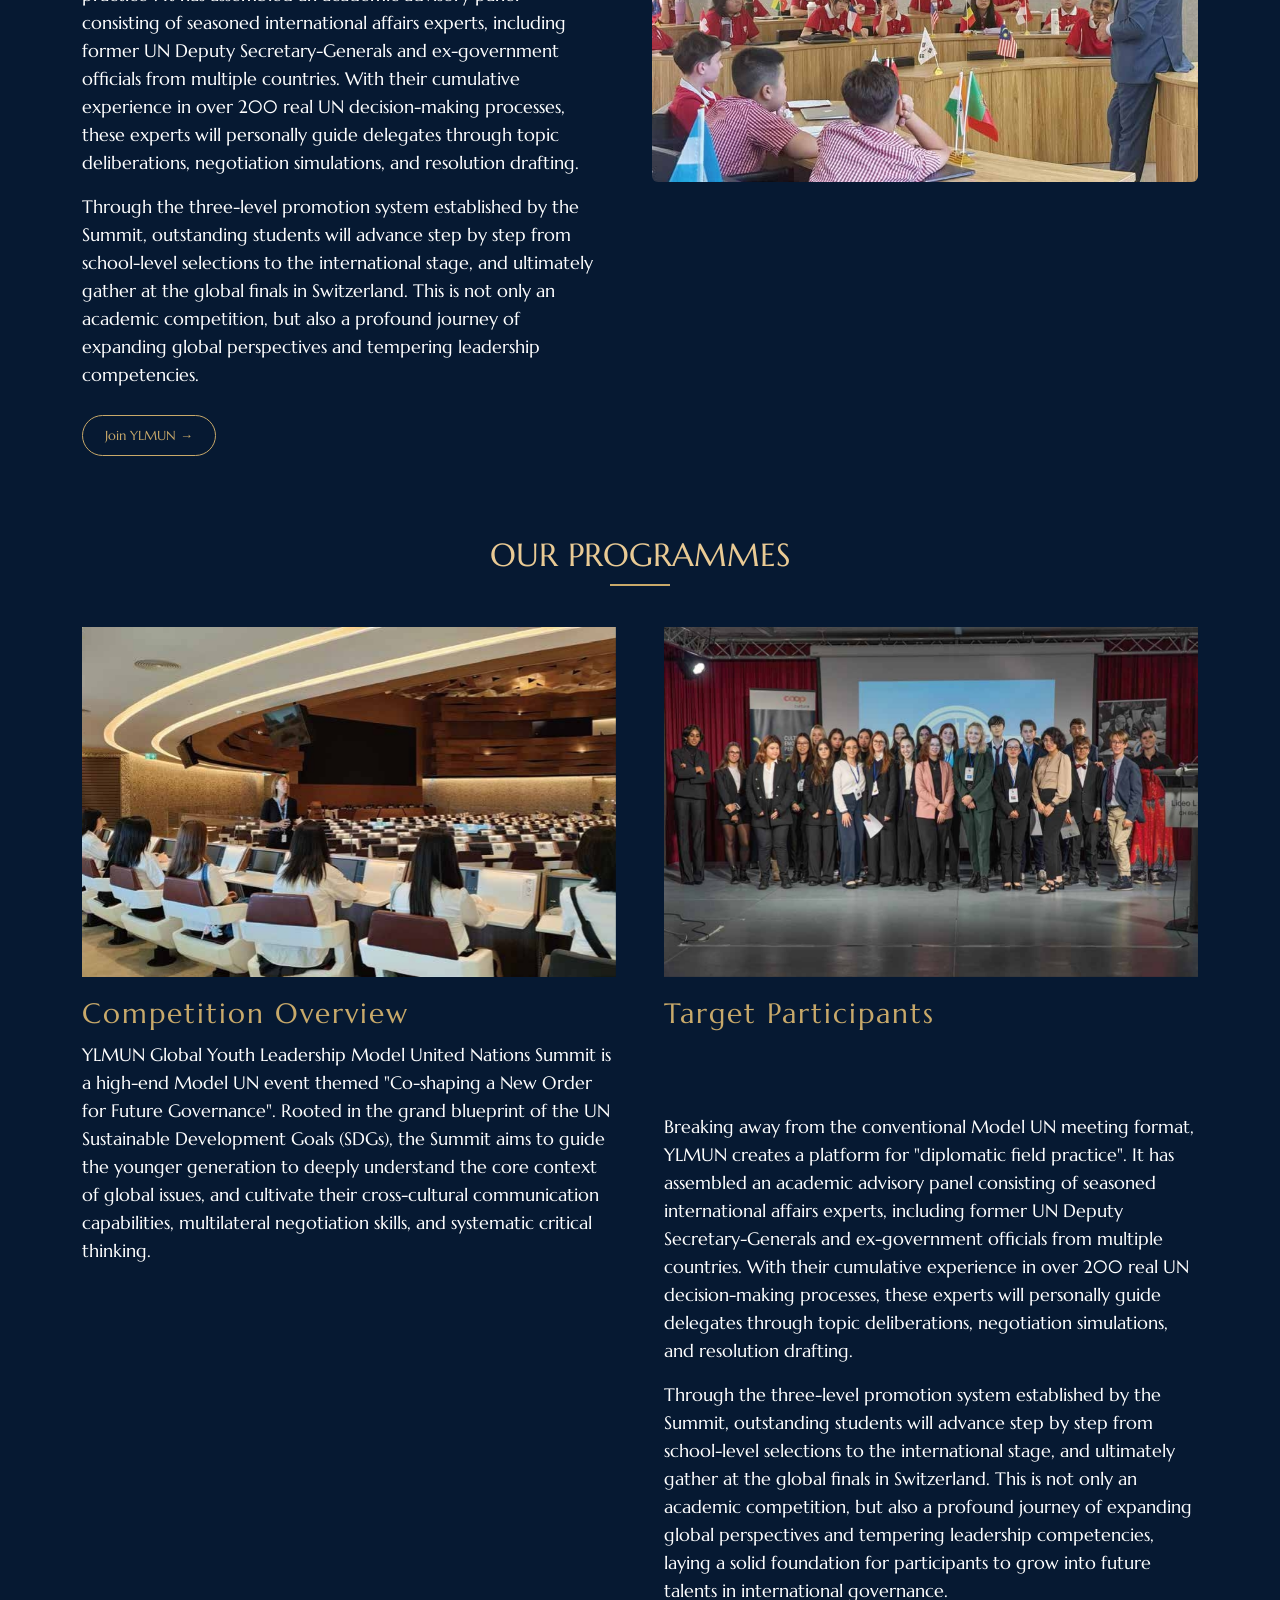
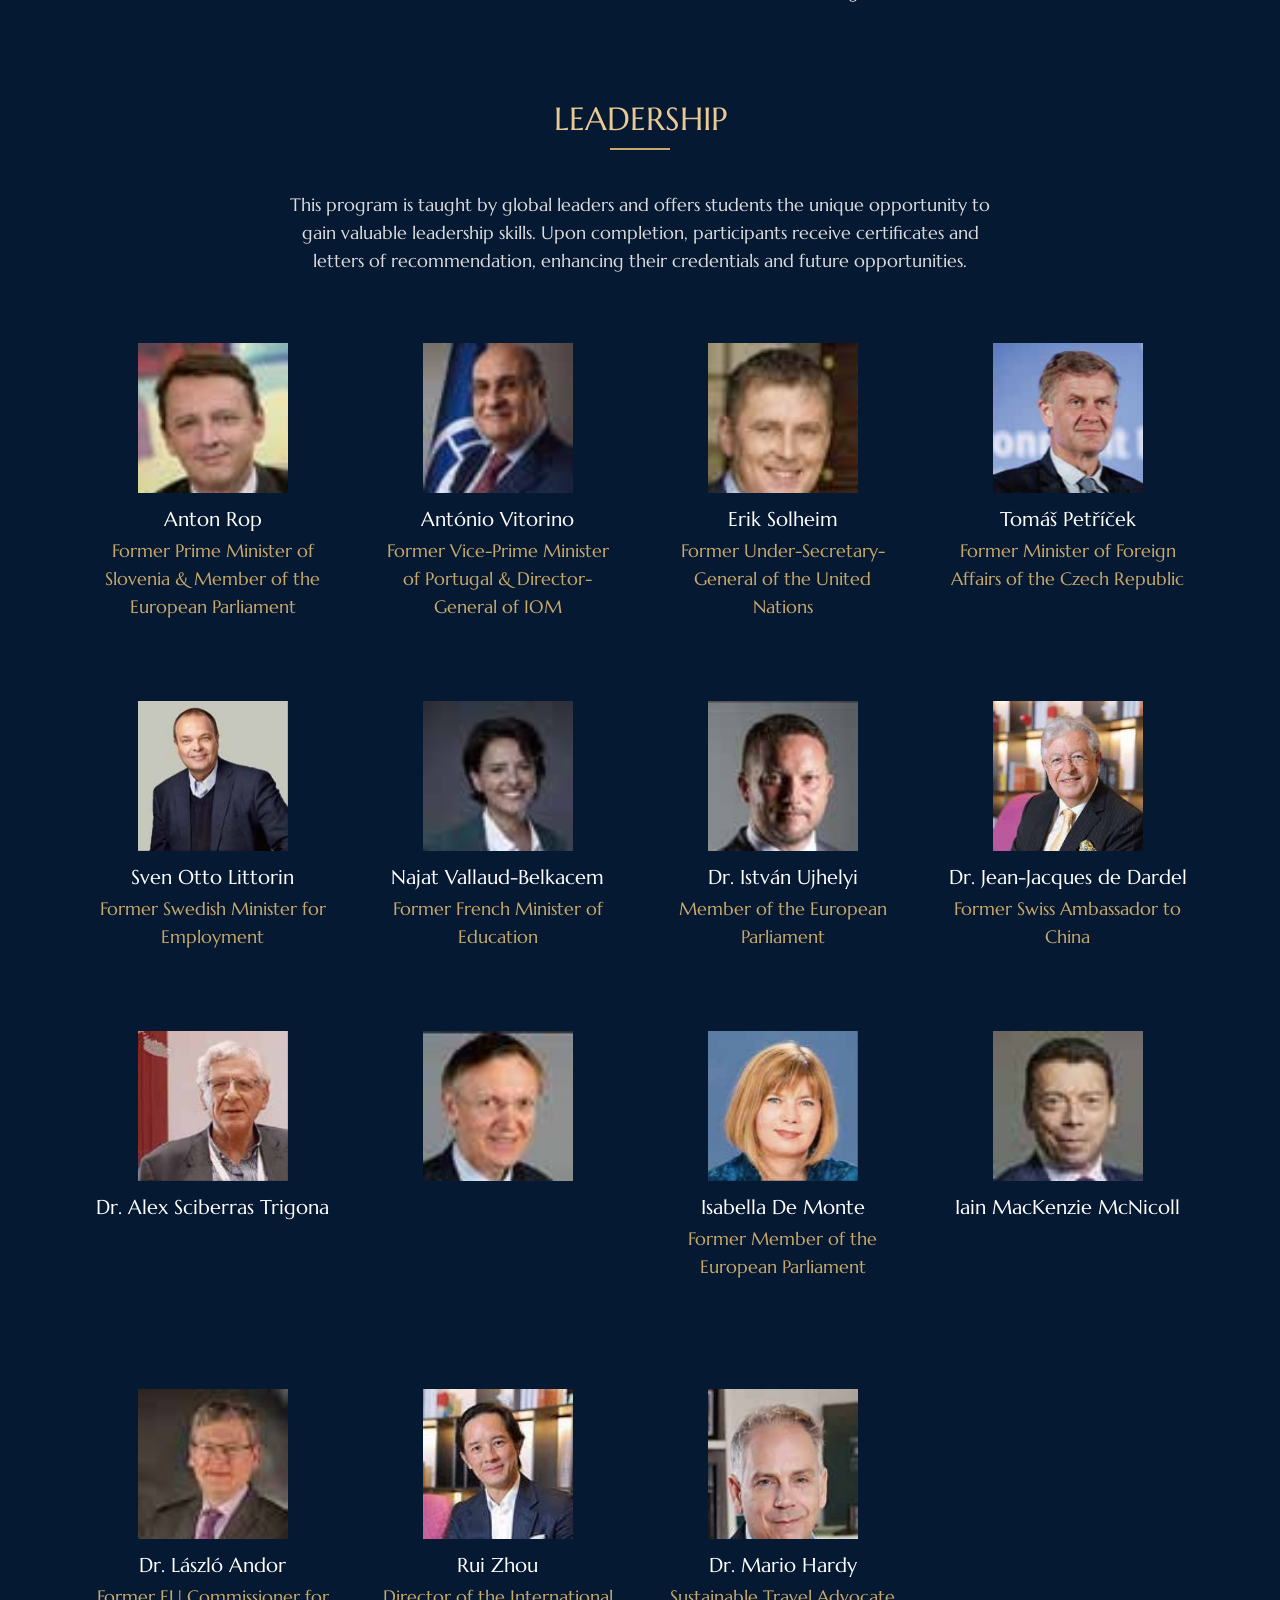
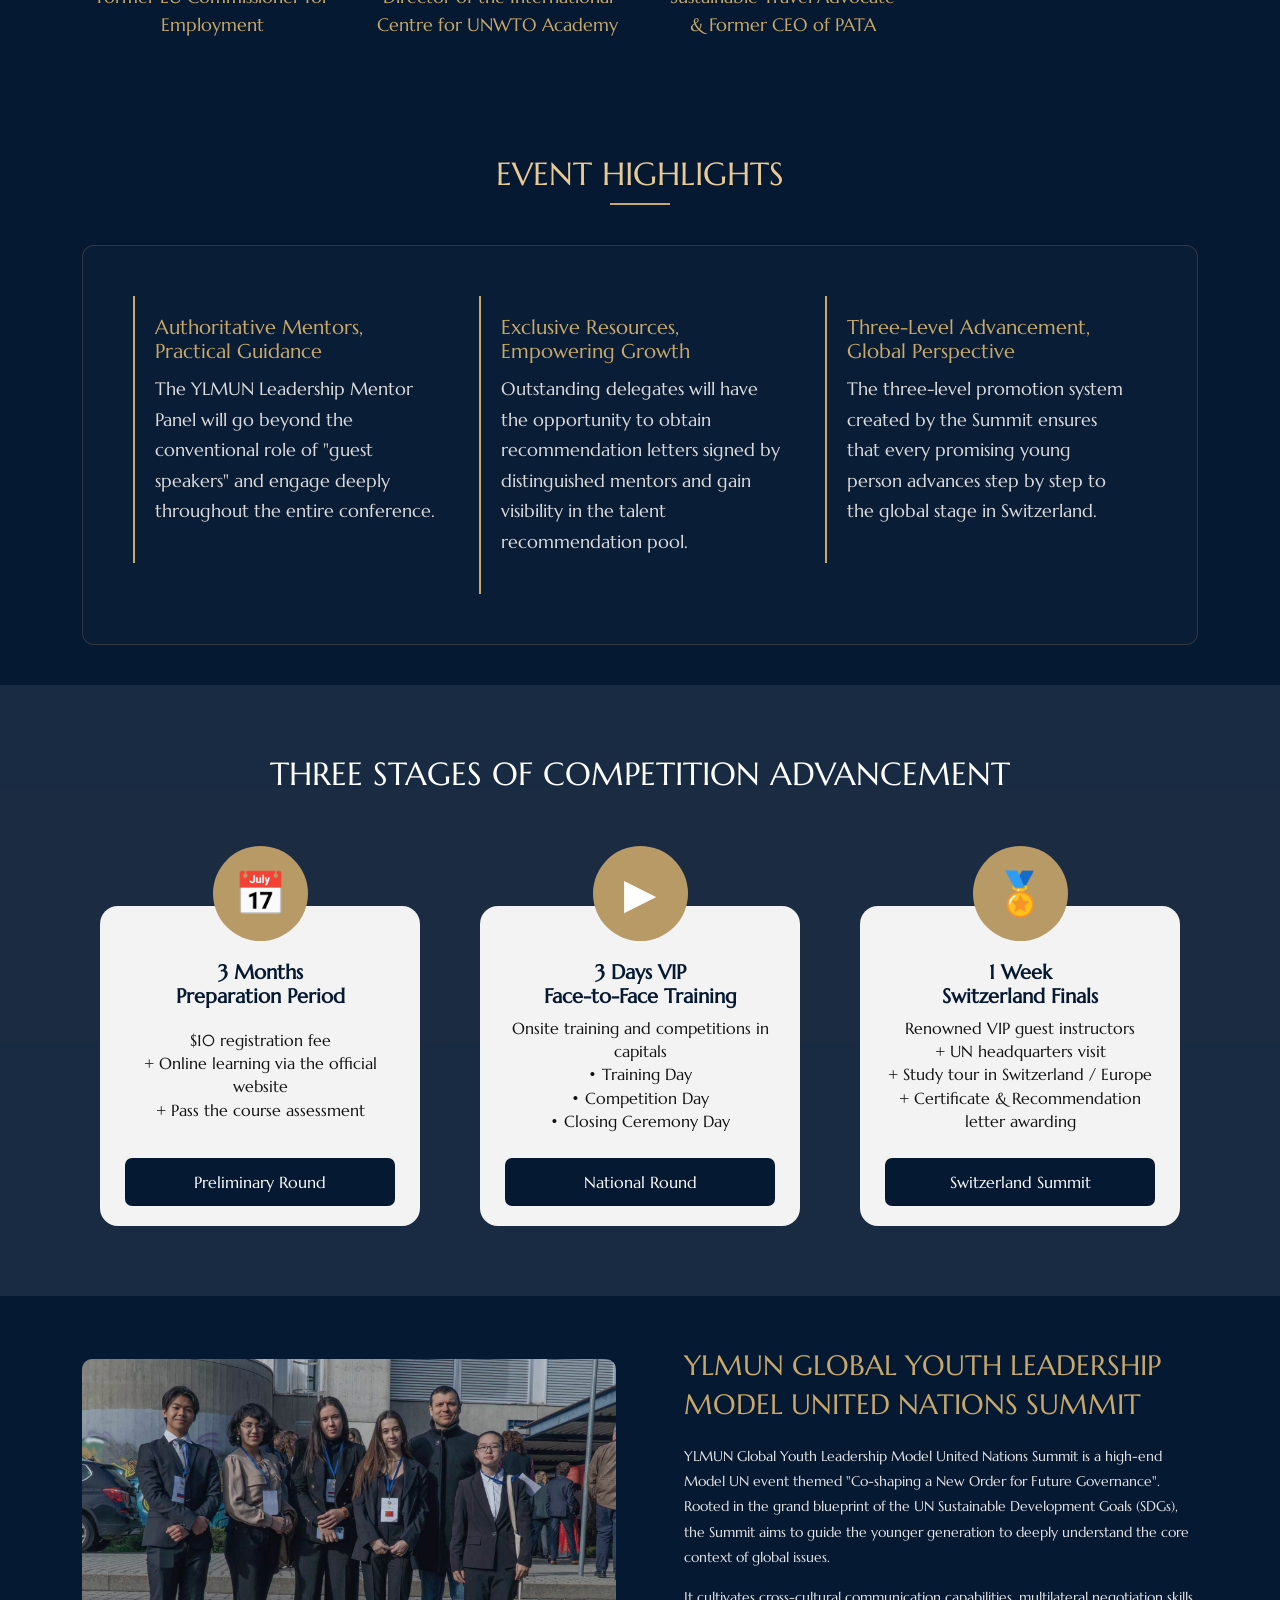
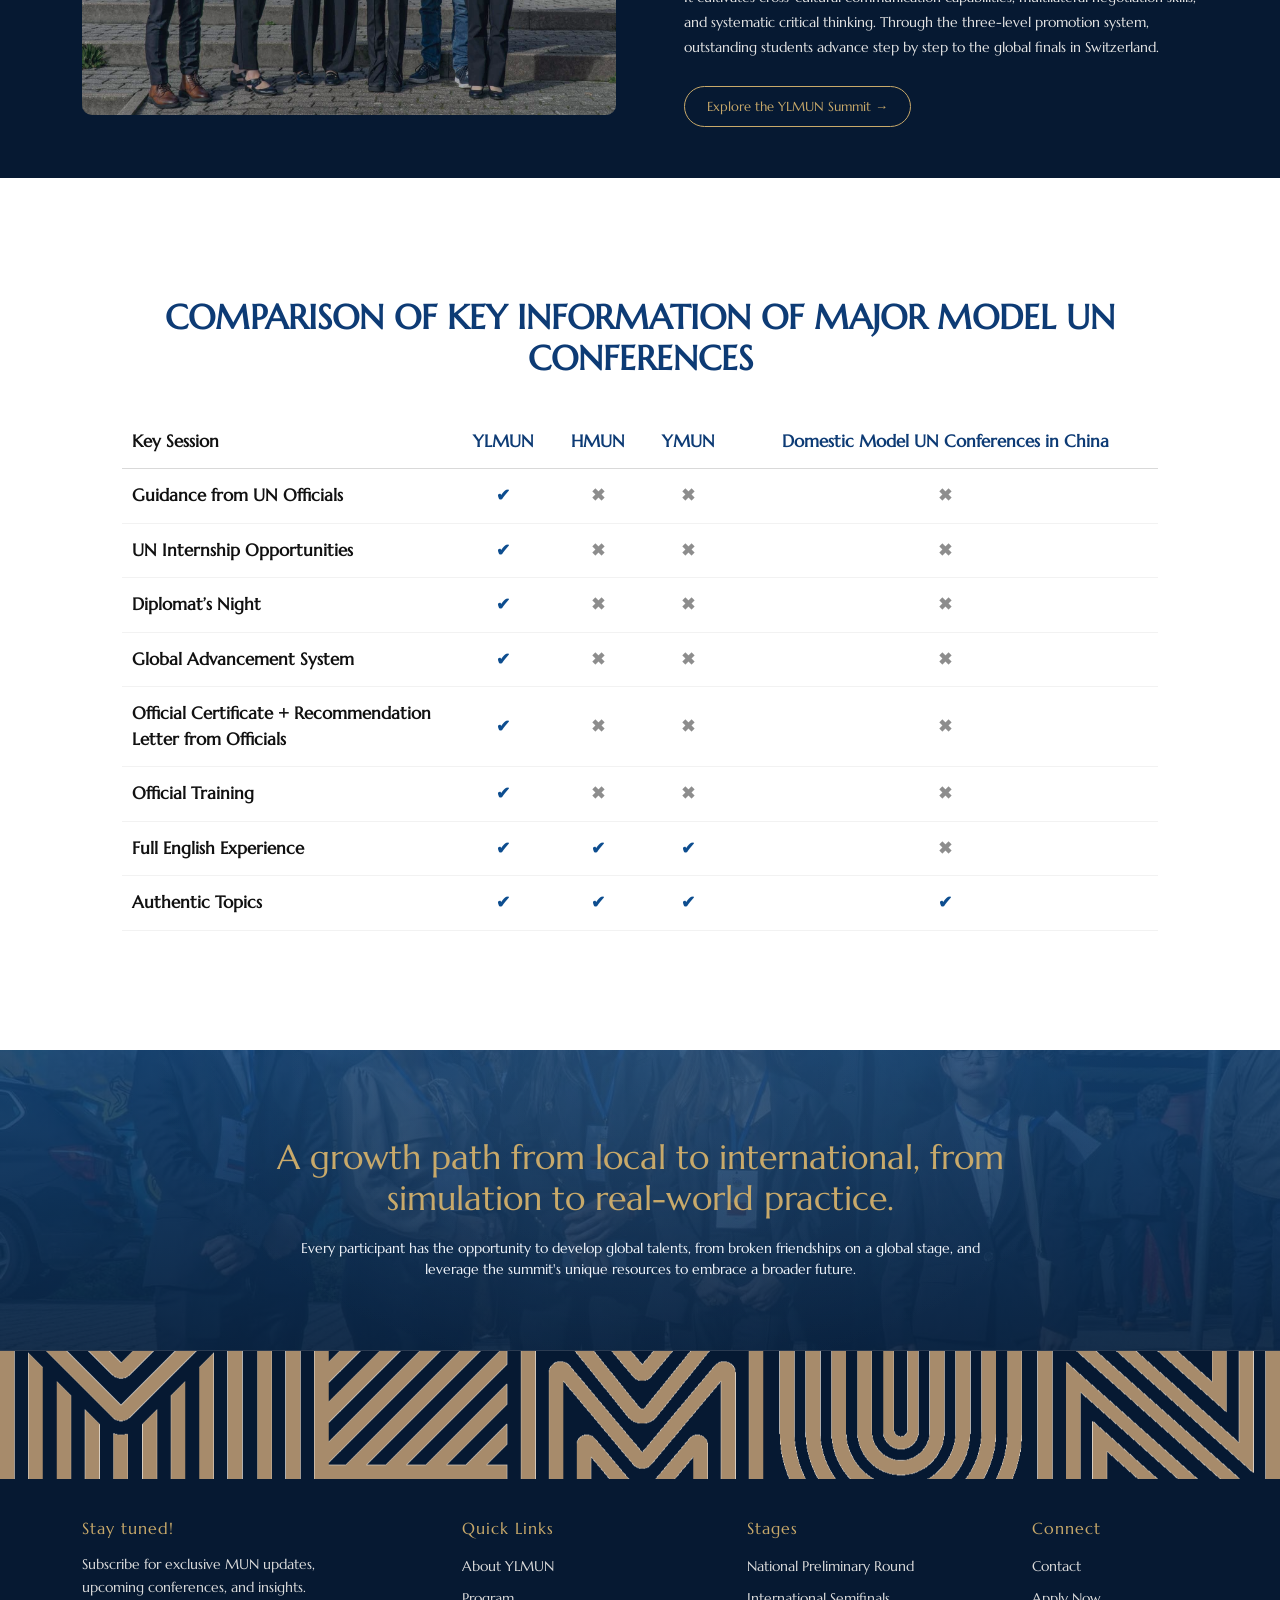
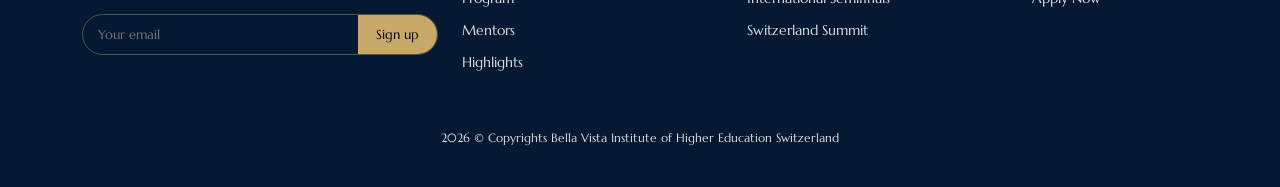
==== commit aed785ec: "added button text" ====
--- a/index.html
+++ b/index.html
@@ -186,10 +186,10 @@
 
             <div class="hero-buttons">
                 <a href="./prelimanary-round.html" class="btn btn-outline-light rounded-pill px-3">
-                    National preliminary round
+                     preliminary round
                 </a>
                 <a href="./international-semifinal.html" class="btn btn-outline-light rounded-pill px-3">
-                    International semifinals
+                    National Round
                 </a>
                 <a href="./switzerland-summit.html" class="btn btn-outline-light rounded-pill px-3">
                     Switzerland Summit
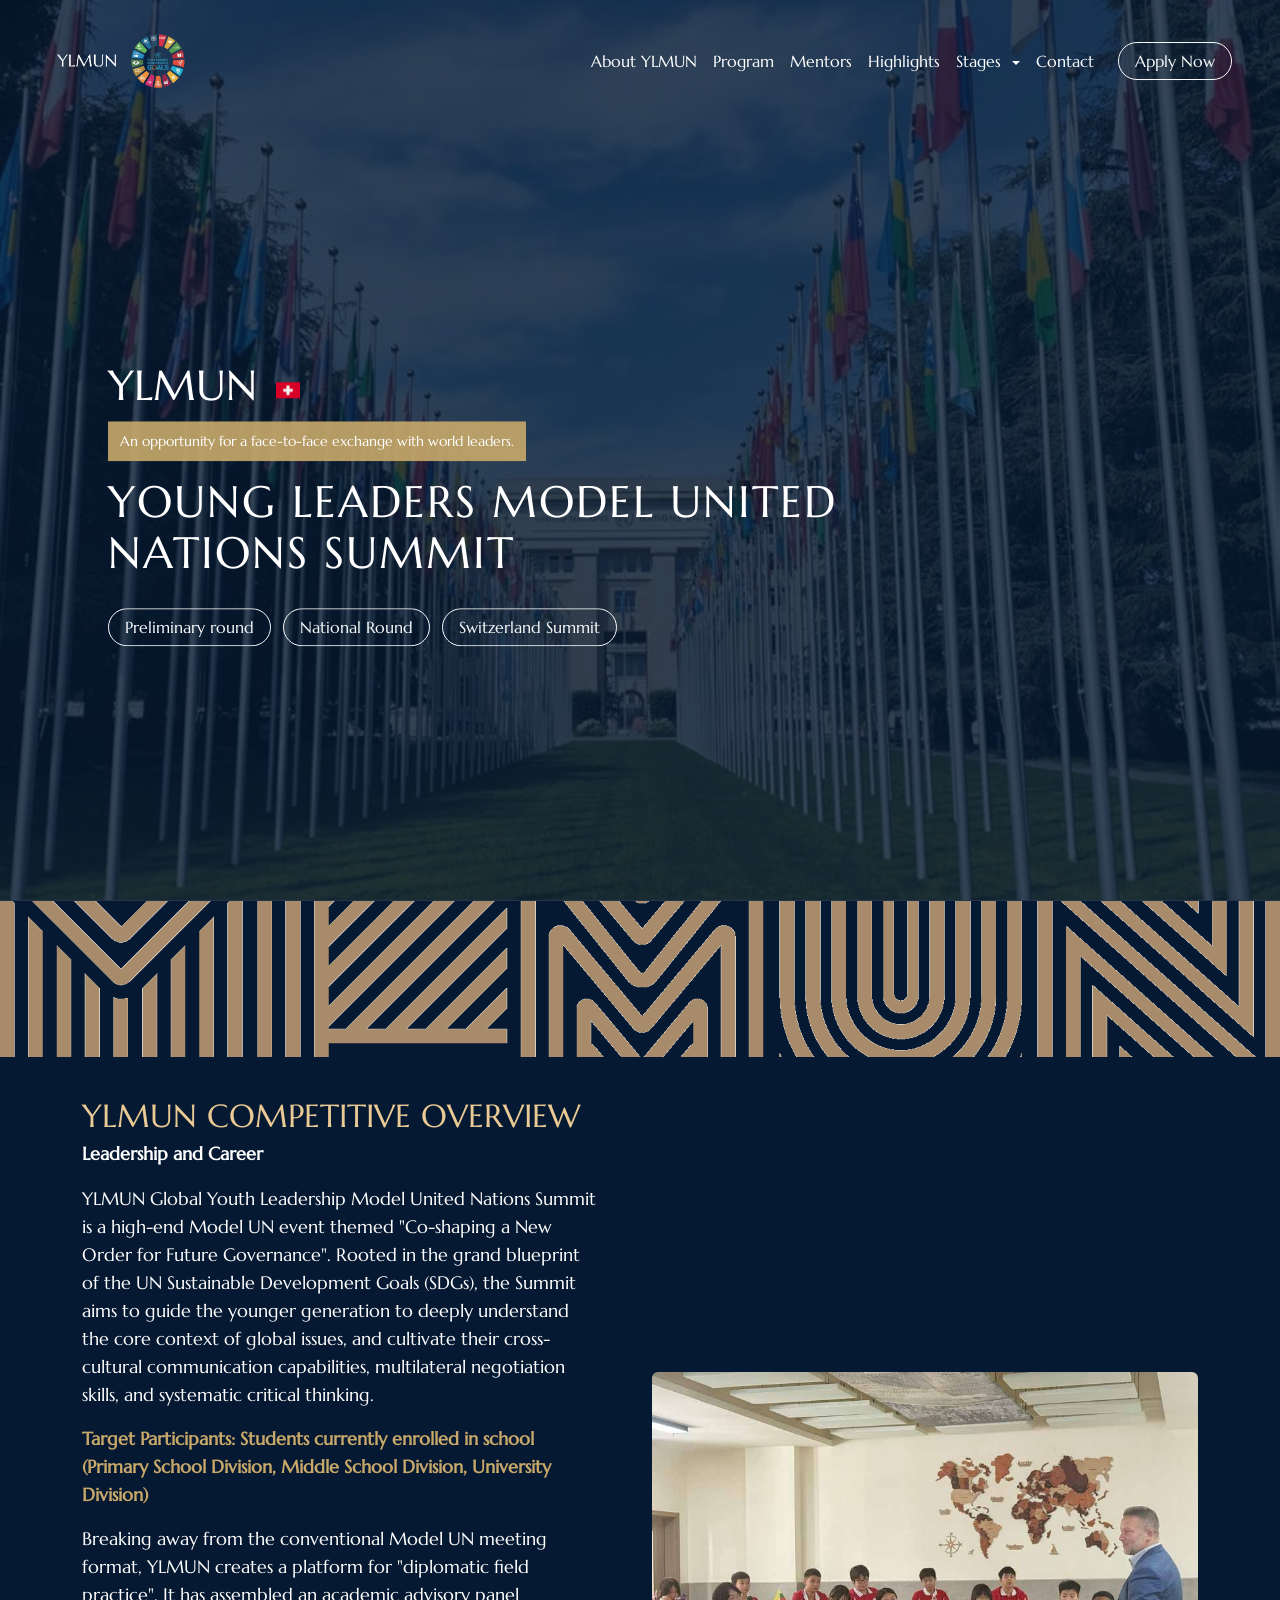
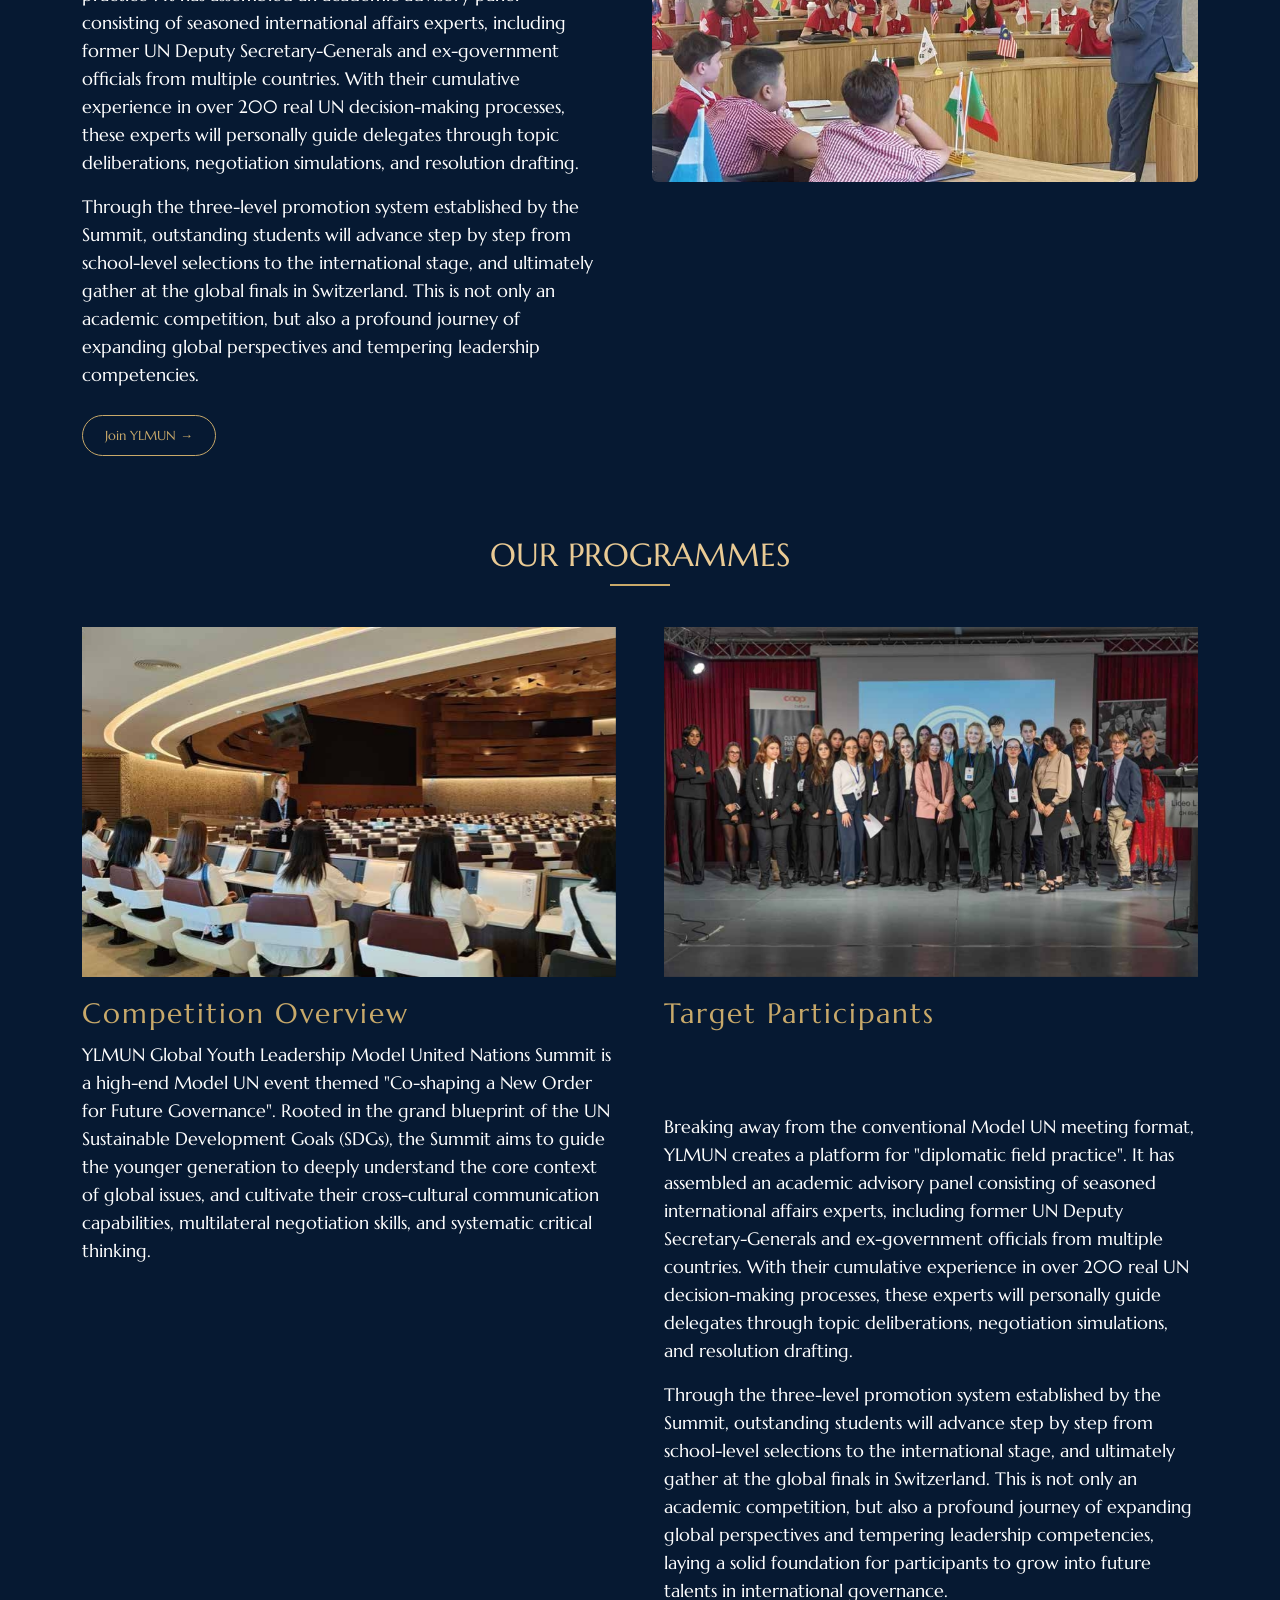
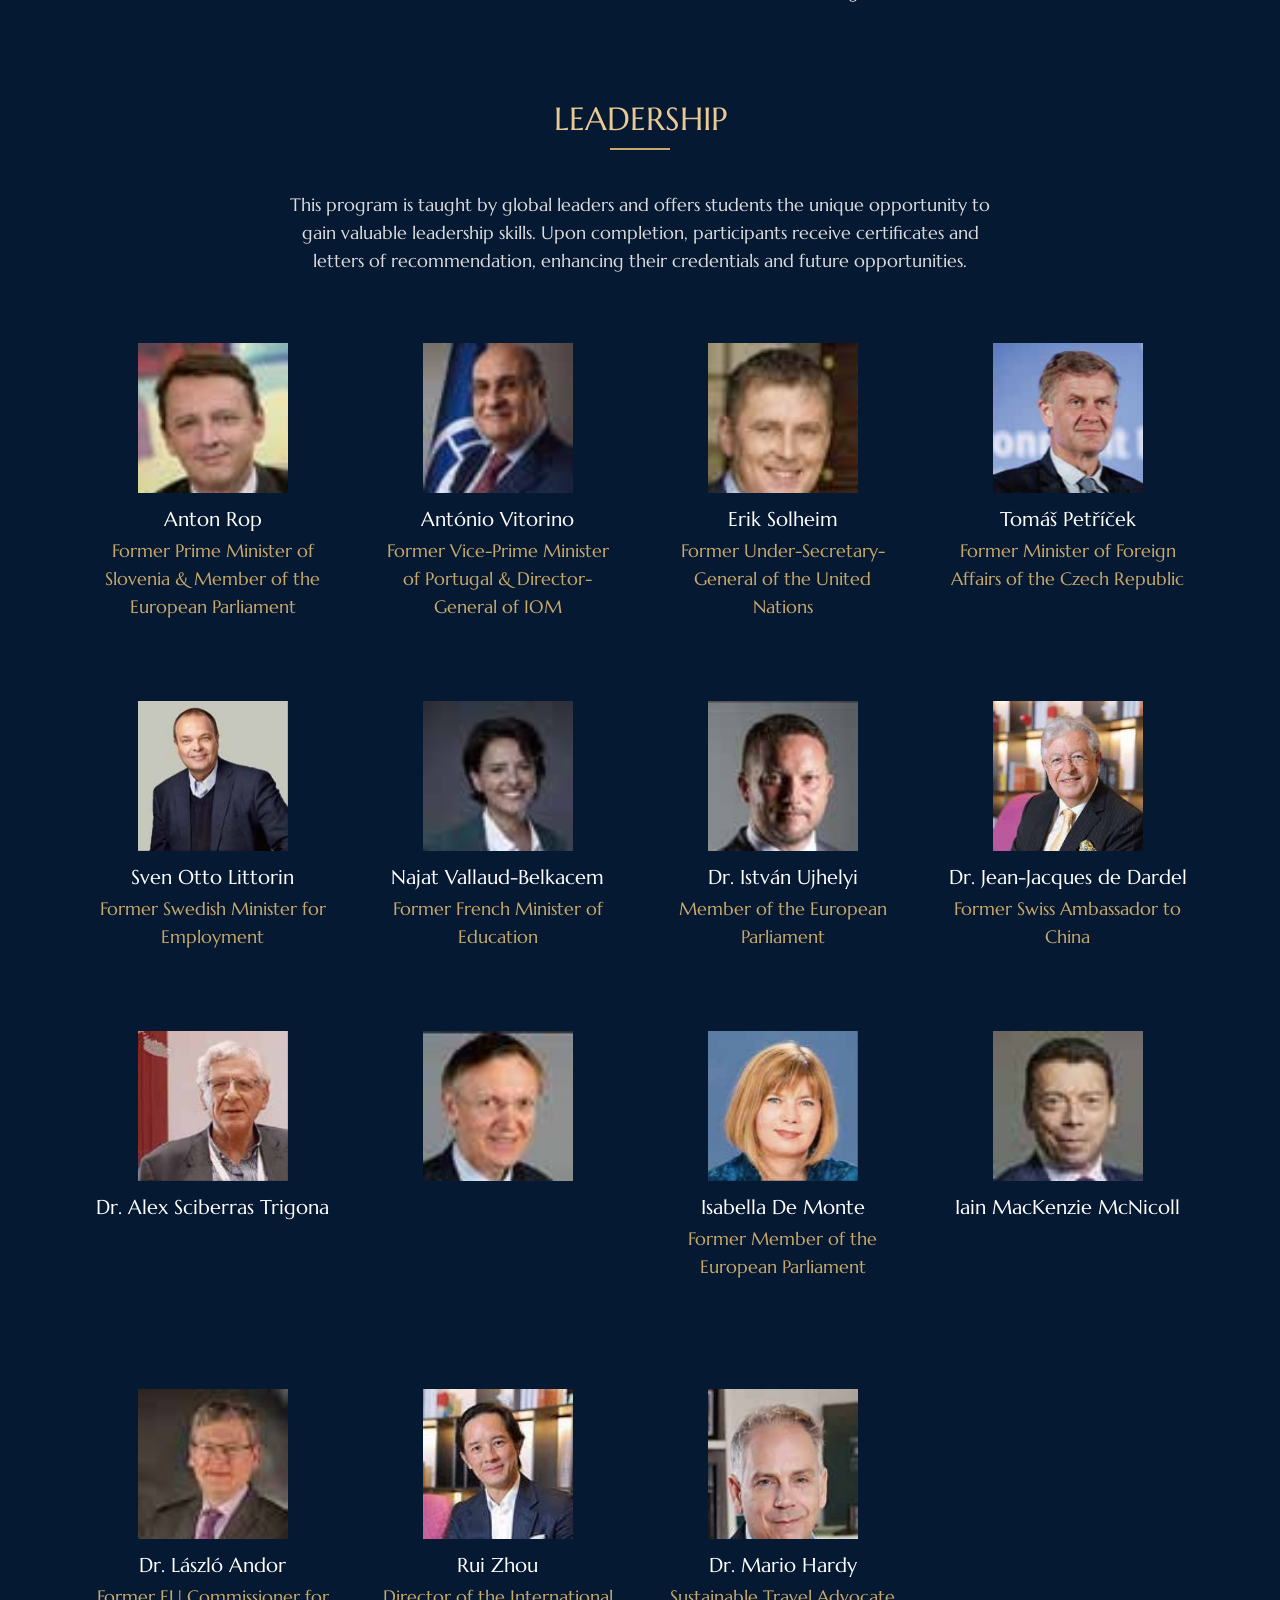
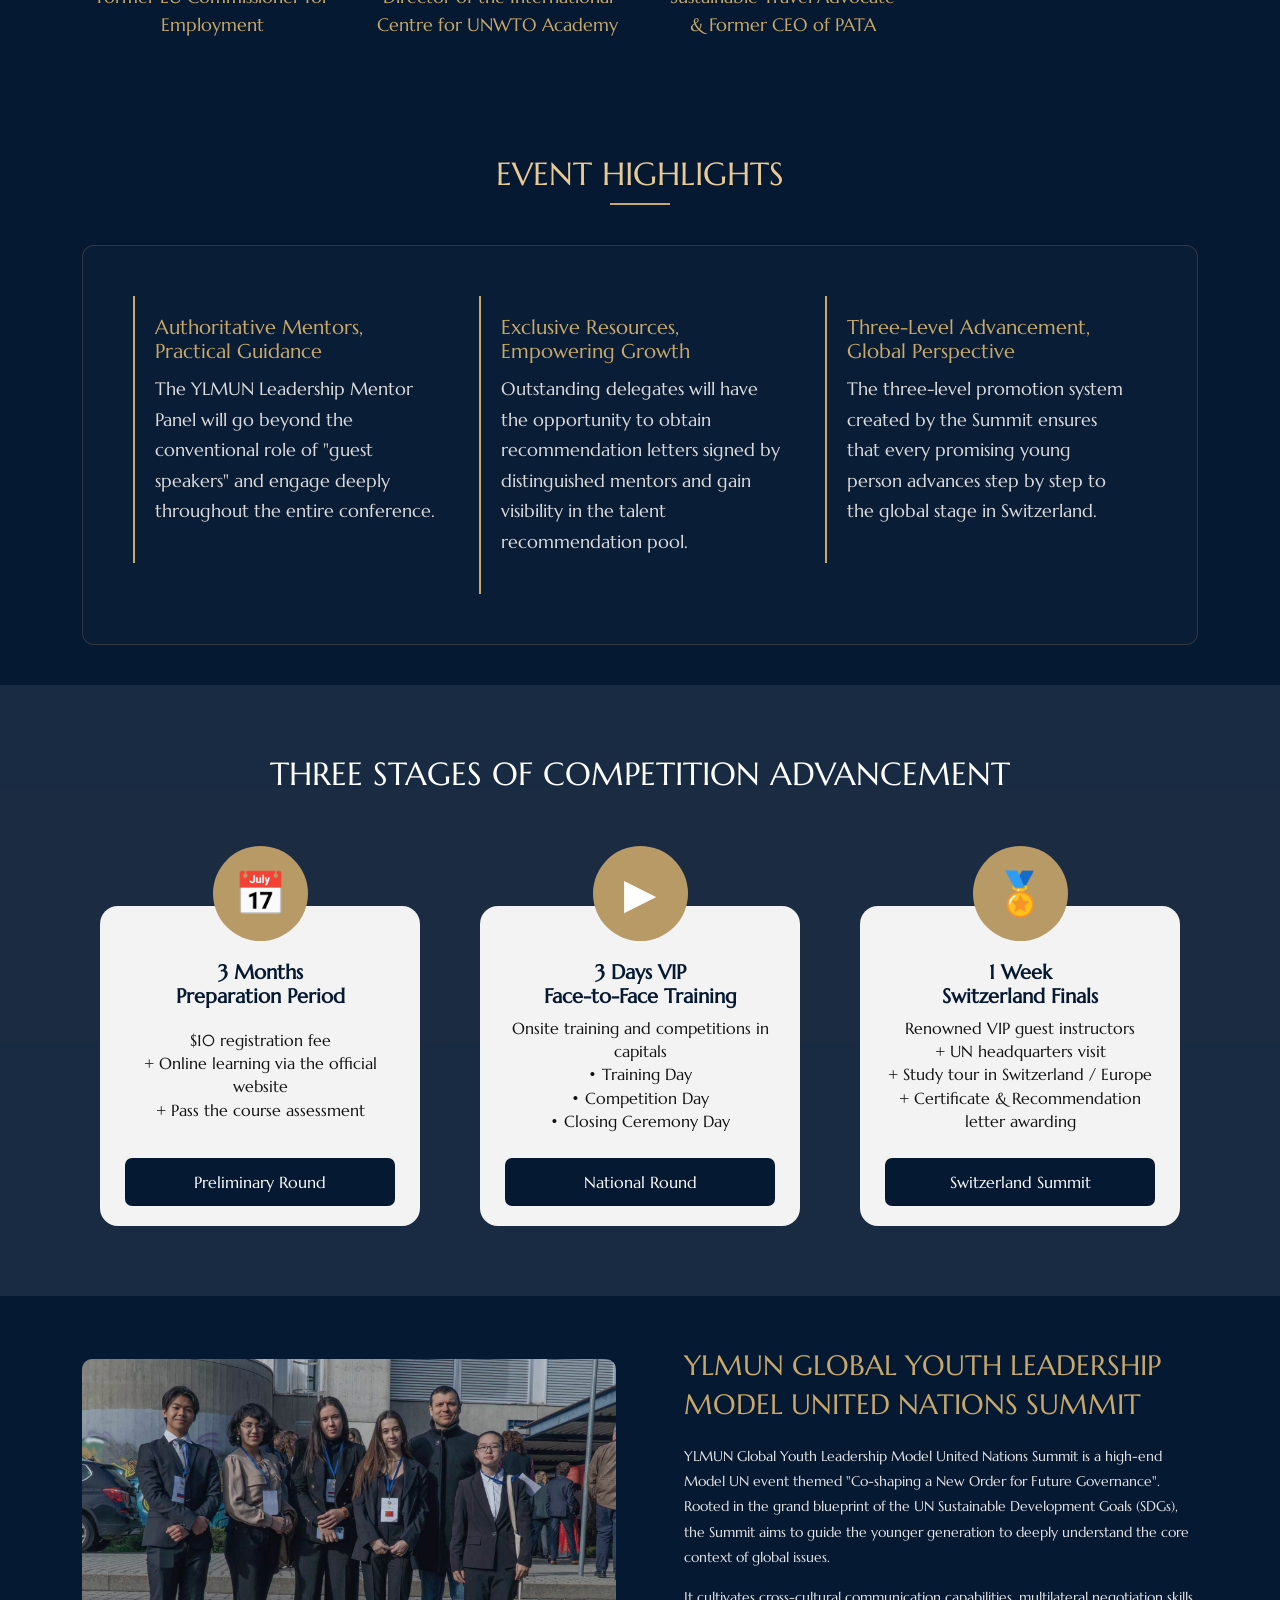
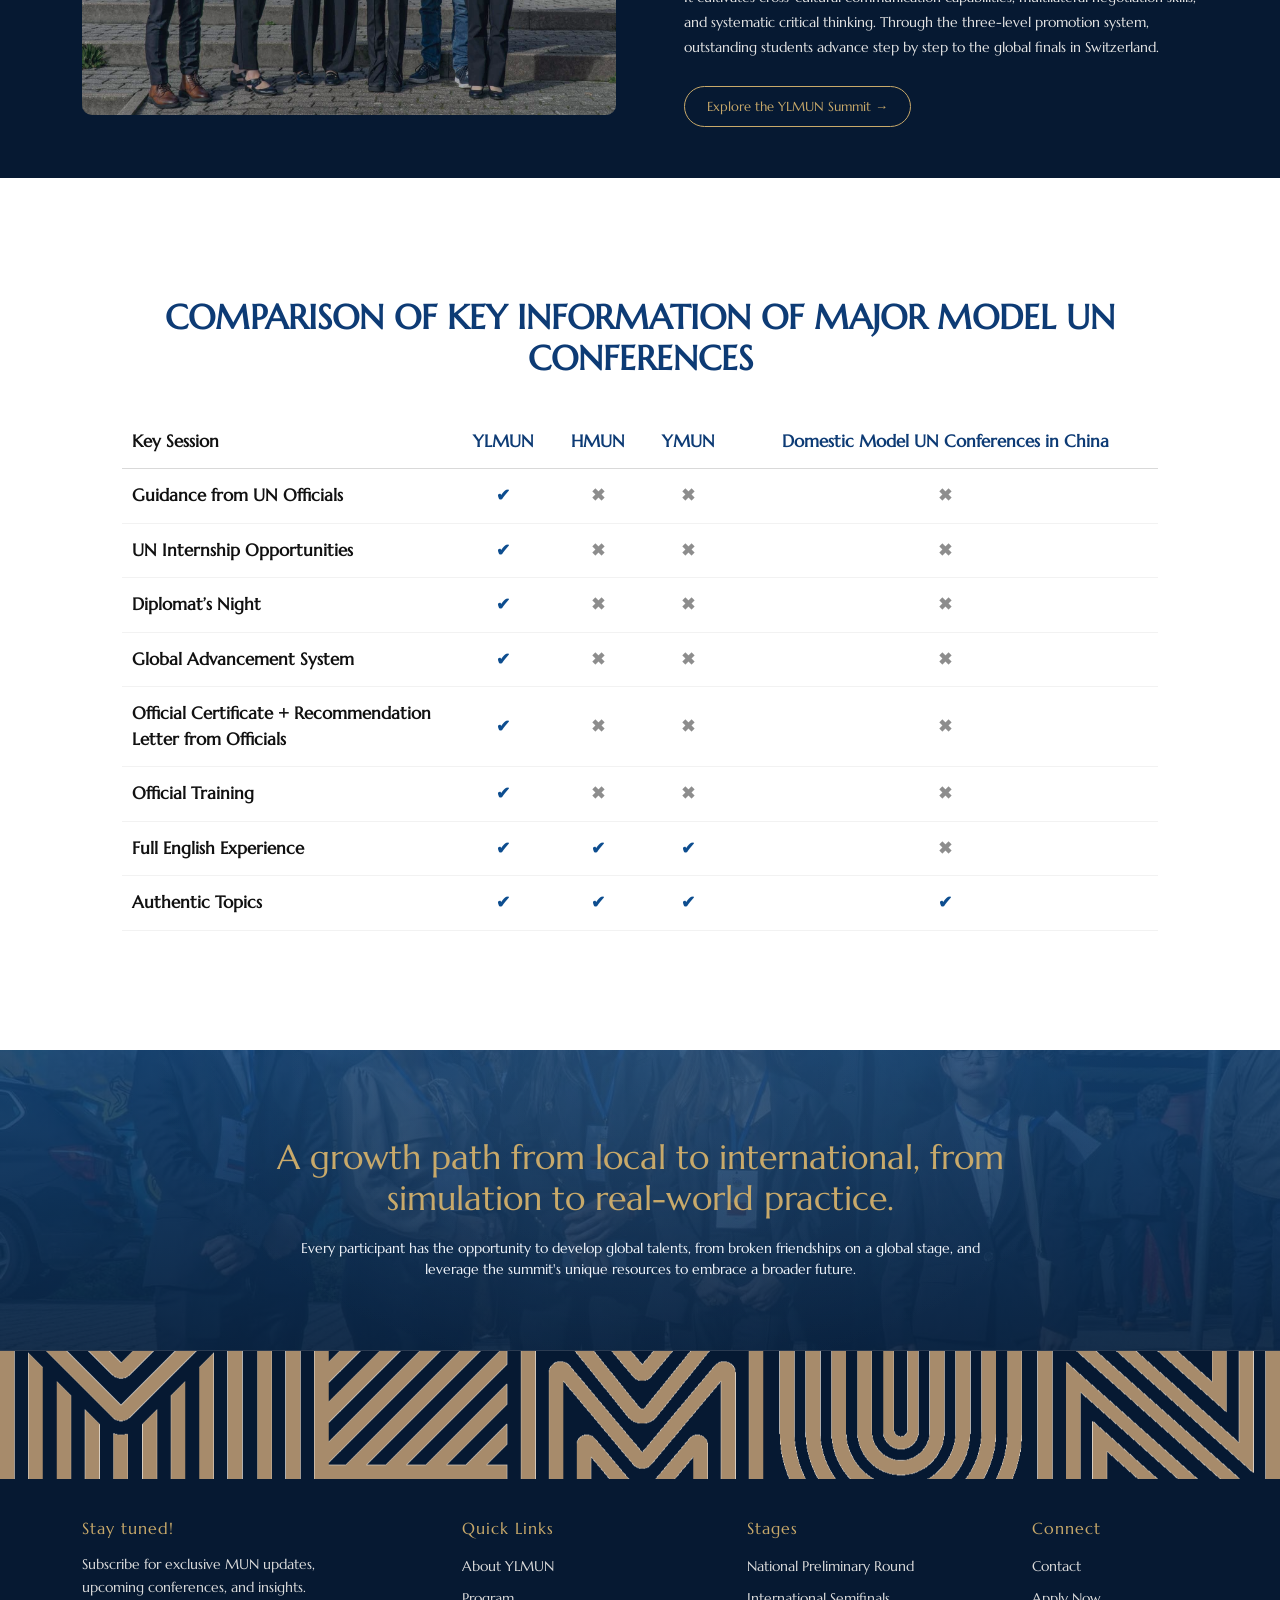
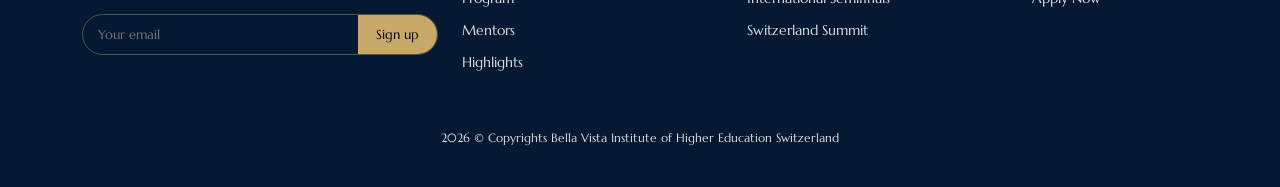
==== commit 4921e704: "button text change" ====
--- a/index.html
+++ b/index.html
@@ -120,8 +120,8 @@
                                 Stages
                             </a>
                             <ul class="dropdown-menu">
-                                <li><a class="dropdown-item" href="prelimanary-round.html">National Preliminary Round</a></li>
-                                <li><a class="dropdown-item" href="international-semifinal.html">International Semifinals</a></li>
+                                <li><a class="dropdown-item" href="prelimanary-round.html">Preliminary round</a></li>
+                                <li><a class="dropdown-item" href="international-semifinal.html">National Round</a></li>
                                 <li><a class="dropdown-item" href="switzerland-summit.html">Switzerland Summit</a></li>
                             </ul>
                         </li>
@@ -186,7 +186,7 @@
 
             <div class="hero-buttons">
                 <a href="./prelimanary-round.html" class="btn btn-outline-light rounded-pill px-3">
-                     preliminary round
+                     Preliminary round
                 </a>
                 <a href="./international-semifinal.html" class="btn btn-outline-light rounded-pill px-3">
                     National Round
--- a/css/style.css
+++ b/css/style.css
@@ -179,10 +179,11 @@
     .hero-overlay {
         position: absolute;
         inset: 0;
-        background: linear-gradient(
+        /* background: linear-gradient(
             rgba(11, 42, 71, 0.85),
             rgba(11, 42, 71, 0.65)
-        );
+        ); */
+       background-color: rgb(6 25 50 / 80%);
     }
 
     /* LOGOS */
@@ -263,11 +264,11 @@
     }
 
     /* HOME HERO LOOK (banner only, no font-size/header changes) */
-    .hero:not(.inner-hero) .hero-overlay {
+    /* .hero:not(.inner-hero) .hero-overlay {
         background:
             linear-gradient(90deg, rgba(11, 42, 71, 0.72) 0%, rgba(11, 42, 71, 0.50) 42%, rgba(11, 42, 71, 0.40) 100%),
             linear-gradient(180deg, rgba(38, 93, 156, 0.42) 0%, rgba(11, 42, 71, 0.28) 100%);
-    }
+    } */
 
     .hero:not(.inner-hero) .home-hero-content {
         width: min(1220px, 92vw);
